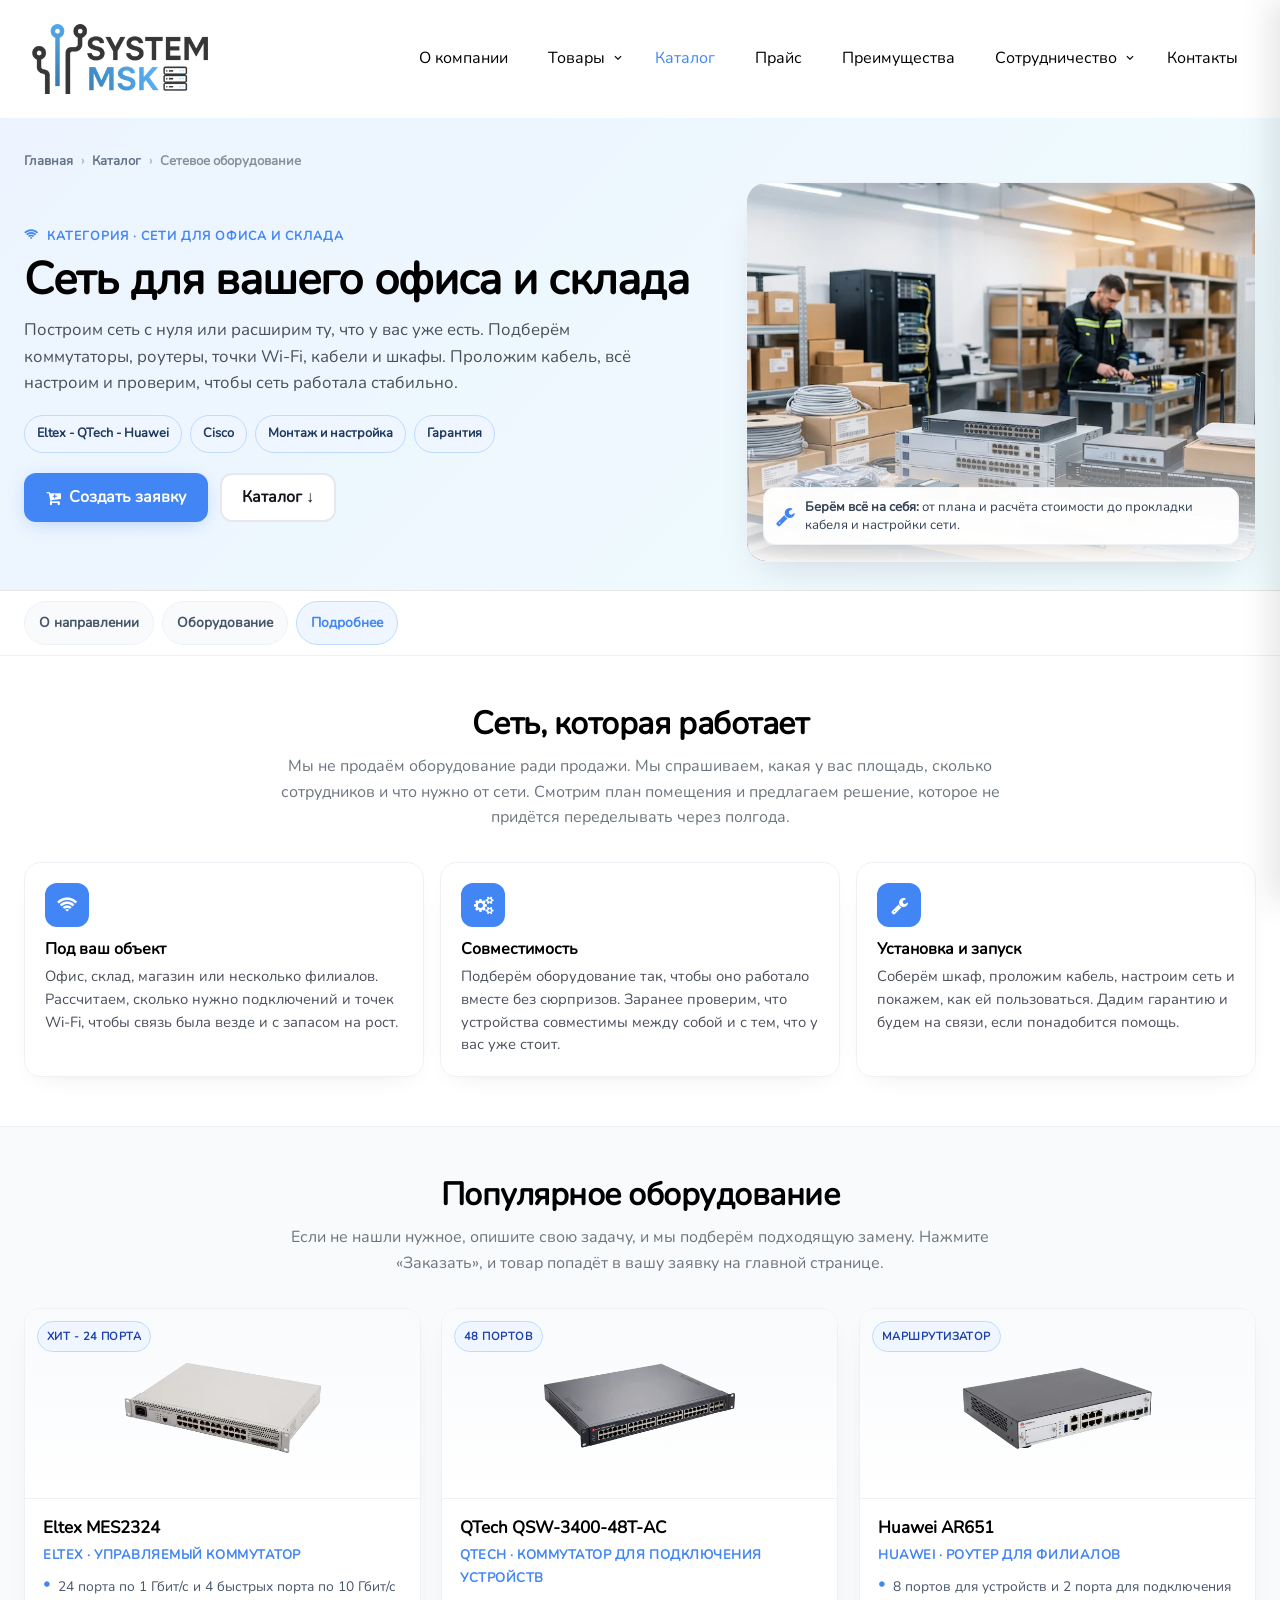
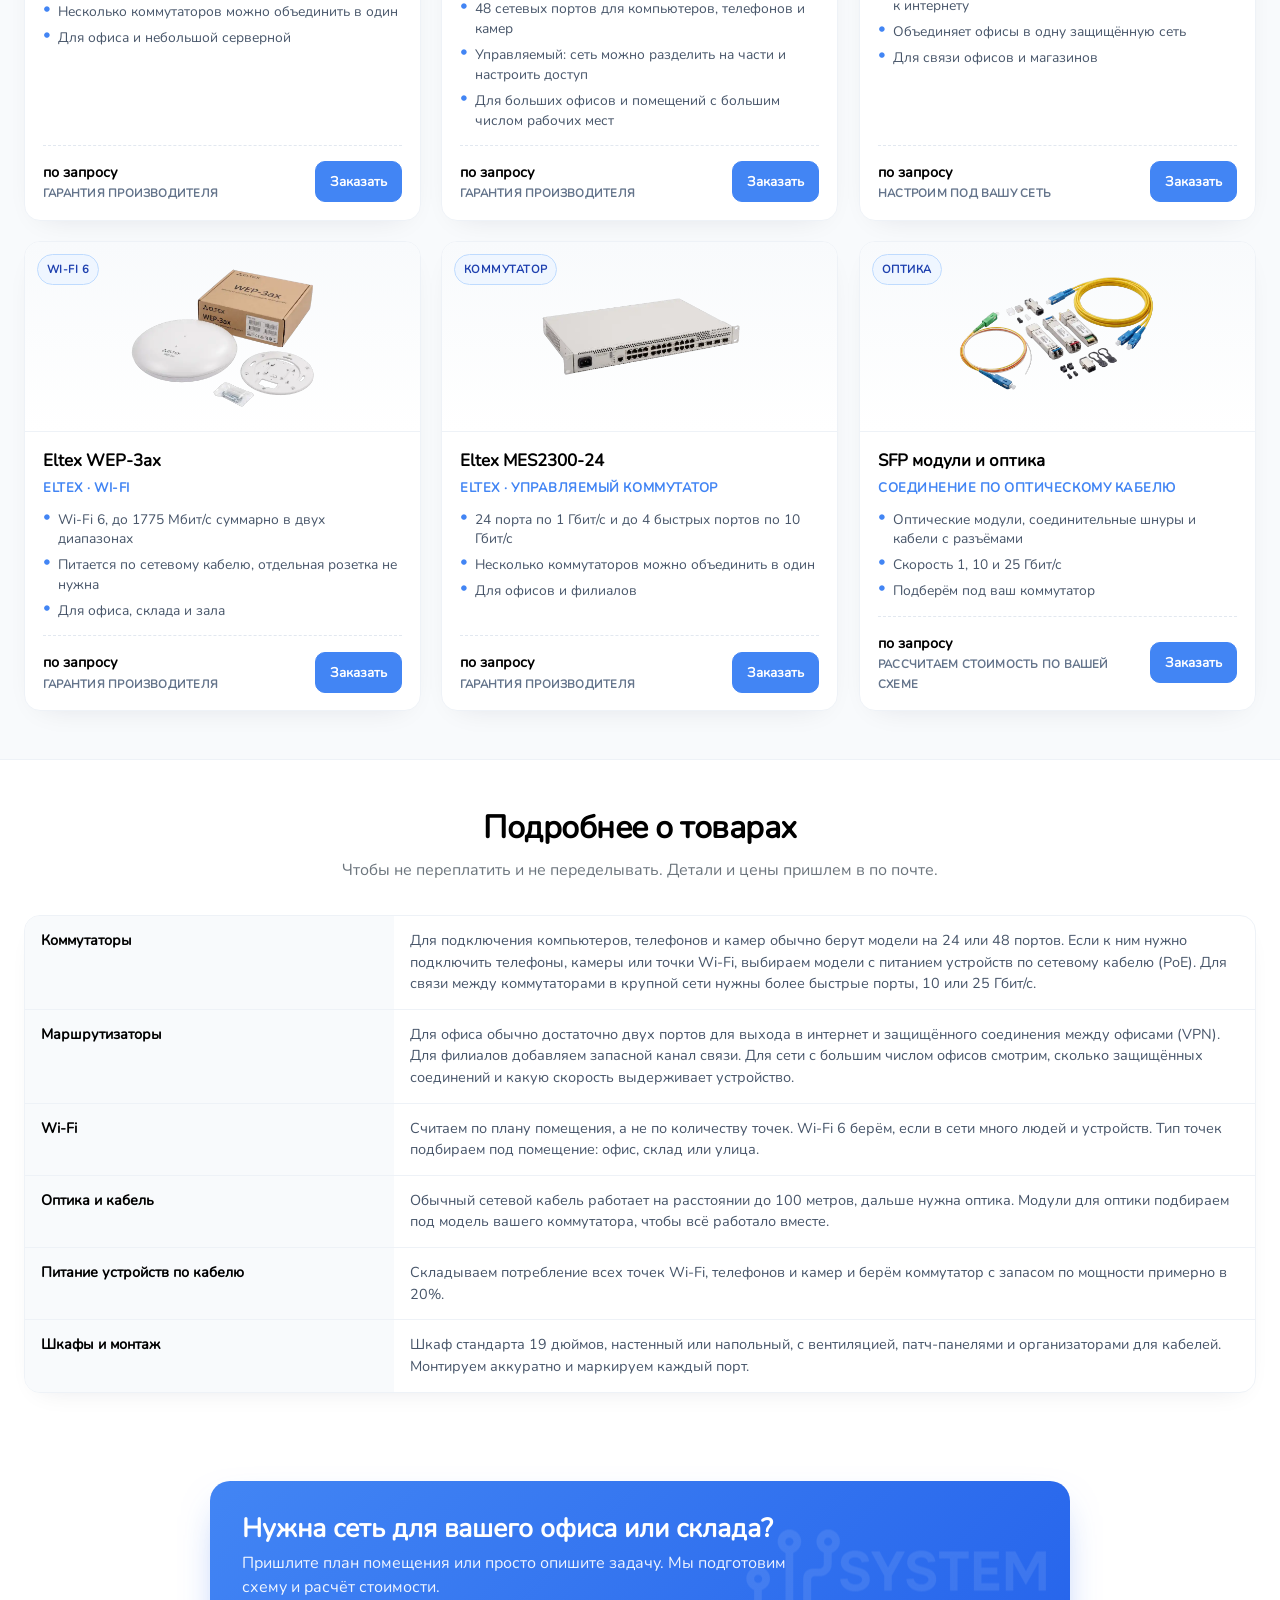
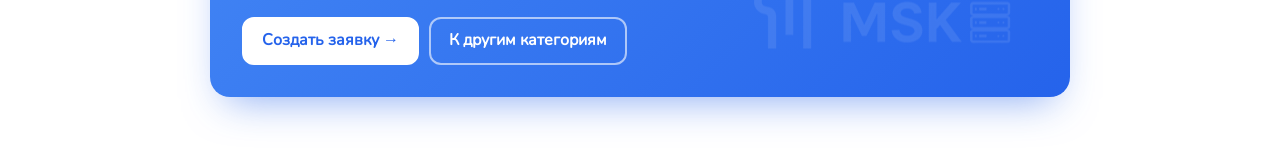
==== category-network.html @ f79fddb9 "Add files via upload" ====
﻿<!DOCTYPE html>
<html lang="ru" class="page--category">
<head>
  <meta charset="utf-8">
  <meta name="viewport" content="width=device-width, initial-scale=1">
  <title>Сетевое оборудование - System MSK</title>
  <link rel="shortcut icon" type="image/x-icon" href="images/Favicon.png">
  <link rel="icon" type="image/x-icon" href="images/Favicon.png">
  <link rel="preload" href="/fonts/bebas-neue-v16-latin-regular.woff2" as="font" type="font/woff2" crossorigin>
  <link rel="preload" href="/fonts/nunito-v32-cyrillic-ext_latin-regular.woff2" as="font" type="font/woff2" crossorigin>
  <link rel="stylesheet" href="css/styles.css">
  <link rel="stylesheet" href="fonts/icomoon/style.css" media="print" onload="this.media='all'">
  <noscript><link rel="stylesheet" href="fonts/icomoon/style.css"></noscript>
  <meta name="description" content="Сетевое оборудование System MSK: коммутаторы, маршрутизаторы, Wi-Fi, оптика. Eltex, QTech, Huawei, Cisco. Подбор, поставка, монтаж и настройка.">
</head>
<body class="page page--category">

  <header class="header" data-header role="banner">
    <div class="l-container header__inner">
      <h1 class="header__logo">
        <a class="header__logo-link" href="index.php">
          <img class="header__logo-image" src="images/logo.webp" alt="System MSK">
        </a>
      </h1>
      <nav class="header__nav" role="navigation" aria-label="Главное меню">
        <ul class="header__list" data-clone-nav>
          <li class="header__item"><a class="header__link" href="index.php#about">О компании</a></li>
          <li class="header__item header__item--has-children">
            <a class="header__link" href="index.php#products" data-slide="3">Товары</a>
            <ul class="header__dropdown">
              <li><a class="header__dropdown-link" href="category-servers.html">Серверное оборудование</a></li>
              <li><a class="header__dropdown-link" href="category-components.html">Комплектующие</a></li>
              <li><a class="header__dropdown-link" href="category-office.html">Оргтехника</a></li>
              <li><a class="header__dropdown-link" href="category-network.html">Сетевое оборудование</a></li>
              <li><a class="header__dropdown-link" href="category-software.html">ПО</a></li>
            </ul>
          </li>
          <li class="header__item"><a class="header__link header__link--active" href="catalog.html" aria-current="page">Каталог</a></li>
          <li class="header__item"><a class="header__link" href="images/ПРАЙС.xlsx">Прайс</a></li>
          <li class="header__item"><a class="header__link" href="index.php#features">Преимущества</a></li>
          <li class="header__item header__item--has-children">
            <a class="header__link" href="index.php#partners">Сотрудничество</a>
            <ul class="header__dropdown">
              <li><a class="header__dropdown-link" href="index.php#partners">Партнёры</a></li>
              <li><a class="header__dropdown-link" href="index.php#clients">Клиенты</a></li>
            </ul>
          </li>
          <li class="header__item"><a class="header__link" href="index.php#contact">Контакты</a></li>
        </ul>
      </nav>
      <button class="header__burger" type="button" data-menu-toggle aria-label="Открыть меню">
        <span class="icon-menu" aria-hidden="true"></span>
      </button>
    </div>
  </header>

  <aside class="mobile-menu" data-mobile-menu>
    <div class="mobile-menu__header">
      <button class="mobile-menu__close" type="button" data-menu-close aria-label="Закрыть меню">
        <span class="icon-close2" aria-hidden="true"></span>
      </button>
    </div>
    <div class="mobile-menu__body" data-mobile-menu-body></div>
  </aside>
  <div class="mobile-menu__overlay" data-menu-overlay></div>

  <main>

    <section class="cat-hero--servers">
      <div class="l-container">
        <div class="cat-crumbs">
          <a href="index.php">Главная</a><span>›</span>
          <a href="catalog.html">Каталог</a><span>›</span>
          <span style="color:#0f172a">Сетевое оборудование</span>
        </div>

        <div class="cat-hero-grid">
          <div>
            <span class="cat-hero__eyebrow"><span class="icon-wifi" aria-hidden="true"></span> Категория · Сети для офиса и склада</span>
            <h1 class="cat-hero__title">Сеть для вашего офиса и склада</h1>
            <p class="cat-hero__lead">Построим сеть с нуля или расширим ту, что у вас уже есть. Подберём коммутаторы, роутеры, точки Wi-Fi, кабели и шкафы. Проложим кабель, всё настроим и проверим, чтобы сеть работала стабильно.</p>
            <ul class="cat-hero__meta">
              <li>Eltex - QTech - Huawei</li>
              <li>Cisco</li>
              <li>Монтаж и настройка</li>
              <li>Гарантия</li>
            </ul>
            <div class="cat-hero__actions">
              <button class="button button--primary" type="button" data-catalog-order="Сетевое оборудование: запрос подбора"><span class="icon-cart-plus" aria-hidden="true"></span> Создать заявку</button>
              <a class="button" href="#models" style="background:#fff;border:2px solid #e6e8ee;color:#12151c;border-radius:12px">Каталог ↓</a>
            </div>
          </div>

          <div class="cat-hero__visual cat-hero__visual--cover">
            <img src="images/Catalog/category-network.webp" alt="Сетевое оборудование System MSK" loading="eager">
            <div class="cat-hero__note">
              <span class="icon-wrench" aria-hidden="true" style="font-size:20px;color:var(--color-primary)"></span>
              <span><strong>Берём всё на себя:</strong> от плана и расчёта стоимости до прокладки кабеля и настройки сети.</span>
            </div>
          </div>
        </div>
      </div>
    </section>

        <nav class="cat-nav" aria-label="Разделы категории">
      <div class="l-container">
        <div class="cat-nav__inner">
          <a class="cat-nav__link" href="#about-cat">О направлении</a>
          <a class="cat-nav__link" href="#models">Оборудование</a>
          <a class="cat-nav__link" href="#specs">Подробнее</a>
        </div>
      </div>
    </nav>

    <section class="cat-section" id="about-cat">
      <div class="l-container">
        <div class="cat-heading reveal">
          <h2>Сеть, которая работает</h2>
          <p>Мы не продаём оборудование ради продажи. Мы спрашиваем, какая у вас площадь, сколько сотрудников и что нужно от сети. Смотрим план помещения и предлагаем решение, которое не придётся переделывать через полгода.</p>
        </div>
        <div class="cat-kpi">
          <article class="cat-kpi__card reveal">
            <div class="cat-kpi__icon"><span class="icon-wifi" aria-hidden="true"></span></div>
            <h3 class="cat-kpi__title">Под ваш объект</h3>
            <p class="cat-kpi__text">Офис, склад, магазин или несколько филиалов. Рассчитаем, сколько нужно подключений и точек Wi-Fi, чтобы связь была везде и с запасом на рост.</p>
          </article>
          <article class="cat-kpi__card reveal" data-reveal-delay="100">
            <div class="cat-kpi__icon"><span class="icon-cogs" aria-hidden="true"></span></div>
            <h3 class="cat-kpi__title">Совместимость</h3>
            <p class="cat-kpi__text">Подберём оборудование так, чтобы оно работало вместе без сюрпризов. Заранее проверим, что устройства совместимы между собой и с тем, что у вас уже стоит.</p>
          </article>
          <article class="cat-kpi__card reveal" data-reveal-delay="200">
            <div class="cat-kpi__icon"><span class="icon-wrench" aria-hidden="true"></span></div>
            <h3 class="cat-kpi__title">Установка и запуск</h3>
            <p class="cat-kpi__text">Соберём шкаф, проложим кабель, настроим сеть и покажем, как ей пользоваться. Дадим гарантию и будем на связи, если понадобится помощь.</p>
          </article>
        </div>
      </div>
    </section>

    <section class="cat-section cat-section--muted" id="models">
      <div class="l-container">
        <div class="cat-heading reveal">
          <h2>Популярное оборудование</h2>
          <p>Если не нашли нужное, опишите свою задачу, и мы подберём подходящую замену. Нажмите «Заказать», и товар попадёт в вашу заявку на главной странице.</p>
        </div>

        <div class="models-grid">

          <article class="model-card reveal">
            <div class="model-card__media">
              <span class="model-card__badge">Хит - 24 порта</span>
              <img src="images/Catalog/category-network--Eltex MES2324.webp" alt="Eltex MES2324" loading="lazy">
            </div>
            <div class="model-card__body">
              <h3 class="model-card__title">Eltex MES2324</h3>
              <p class="model-card__vendor">ELTEX · УПРАВЛЯЕМЫЙ КОММУТАТОР</p>
              <ul class="model-card__specs">
                <li>24 порта по 1 Гбит/с и 4 быстрых порта по 10 Гбит/с</li>
                <li>Несколько коммутаторов можно объединить в один</li>
                <li>Для офиса и небольшой серверной</li>
              </ul>
              <div class="model-card__foot">
                <div class="model-card__price">по запросу <small>Гарантия производителя</small></div>
                <button class="model-card__btn" type="button" data-catalog-order="Сетевое оборудование: Eltex MES2324">Заказать</button>
              </div>
            </div>
          </article>

          <article class="model-card reveal" data-reveal-delay="100">
            <div class="model-card__media">
              <span class="model-card__badge">48 портов</span>
              <img src="images/Catalog/category-network--QTech QSW-3400-48T-AC.webp" alt="QTech QSW-3400" loading="lazy">
            </div>
            <div class="model-card__body">
              <h3 class="model-card__title">QTech QSW-3400-48T-AC</h3>
              <p class="model-card__vendor">QTECH · КОММУТАТОР ДЛЯ ПОДКЛЮЧЕНИЯ УСТРОЙСТВ</p>
              <ul class="model-card__specs">
                <li>48 сетевых портов для компьютеров, телефонов и камер</li>
                <li>Управляемый: сеть можно разделить на части и настроить доступ</li>
                <li>Для больших офисов и помещений с большим числом рабочих мест</li>
              </ul>
              <div class="model-card__foot">
                <div class="model-card__price">по запросу <small>Гарантия производителя</small></div>
                <button class="model-card__btn" type="button" data-catalog-order="Сетевое оборудование: QTech QSW-3400-48T">Заказать</button>
              </div>
            </div>
          </article>

          <article class="model-card reveal" data-reveal-delay="200">
            <div class="model-card__media">
              <span class="model-card__badge">Маршрутизатор</span>
              <img src="images/Catalog/category-network--Huawei AR651.webp" alt="Huawei AR651" loading="lazy">
            </div>
            <div class="model-card__body">
              <h3 class="model-card__title">Huawei AR651</h3>
              <p class="model-card__vendor">HUAWEI · РОУТЕР ДЛЯ ФИЛИАЛОВ</p>
              <ul class="model-card__specs">
                <li>8 портов для устройств и 2 порта для подключения к интернету</li>
                <li>Объединяет офисы в одну защищённую сеть</li>
                <li>Для связи офисов и магазинов</li>
              </ul>
              <div class="model-card__foot">
                <div class="model-card__price">по запросу <small>Настроим под вашу сеть</small></div>
                <button class="model-card__btn" type="button" data-catalog-order="Сетевое оборудование: Huawei AR651">Заказать</button>
              </div>
            </div>
          </article>

          <article class="model-card reveal">
            <div class="model-card__media">
              <span class="model-card__badge">Wi-Fi 6</span>
              <img src="images/Catalog/category-network--Eltex WEP-3ax.webp" alt="Eltex WEP-3ax" loading="lazy">
            </div>
            <div class="model-card__body">
              <h3 class="model-card__title">Eltex WEP-3ax</h3>
              <p class="model-card__vendor">ELTEX · WI-FI</p>
              <ul class="model-card__specs">
                <li>Wi-Fi 6, до 1775 Мбит/с суммарно в двух диапазонах</li>
                <li>Питается по сетевому кабелю, отдельная розетка не нужна</li>
                <li>Для офиса, склада и зала</li>
              </ul>
              <div class="model-card__foot">
                <div class="model-card__price">по запросу <small>Гарантия производителя</small></div>
                <button class="model-card__btn" type="button" data-catalog-order="Сетевое оборудование: Eltex WEP-3ax">Заказать</button>
              </div>
            </div>
          </article>

          <article class="model-card reveal" data-reveal-delay="100">
            <div class="model-card__media">
              <span class="model-card__badge">Коммутатор</span>
              <img src="images/Catalog/category-network--Eltex MES2300-24.webp" alt="SFP модули и патч-панели" loading="lazy">
            </div>
            <div class="model-card__body">
              <h3 class="model-card__title">Eltex MES2300-24</h3>
              <p class="model-card__vendor">ELTEX · УПРАВЛЯЕМЫЙ КОММУТАТОР</p>
              <ul class="model-card__specs">
                <li>24 порта по 1 Гбит/с и до 4 быстрых портов по 10 Гбит/с</li>
                <li>Несколько коммутаторов можно объединить в один</li>
                <li>Для офисов и филиалов</li>
              </ul>
              <div class="model-card__foot">
                <div class="model-card__price">по запросу <small>Гарантия производителя</small></div>
                <button class="model-card__btn" type="button" data-catalog-order="Сетевое оборудование: SFP и оптика">Заказать</button>
              </div>
            </div>
          </article>

          <article class="model-card reveal" data-reveal-delay="200">
            <div class="model-card__media">
              <span class="model-card__badge">Оптика</span>
              <img src="images/Catalog/category-network--SFP.webp" alt="Шкафы и монтаж" loading="lazy">
            </div>
            <div class="model-card__body">
              <h3 class="model-card__title">SFP модули и оптика</h3>
              <p class="model-card__vendor">СОЕДИНЕНИЕ ПО ОПТИЧЕСКОМУ КАБЕЛЮ</p>
              <ul class="model-card__specs">
                <li>Оптические модули, соединительные шнуры и кабели с разъёмами</li>
                <li>Скорость 1, 10 и 25 Гбит/с</li>
                <li>Подберём под ваш коммутатор</li>
              </ul>
              <div class="model-card__foot">
                <div class="model-card__price">по запросу <small>Рассчитаем стоимость по вашей схеме</small></div>
                <button class="model-card__btn" type="button" data-catalog-order="Сетевое оборудование: шкафы и монтаж">Заказать</button>
              </div>
            </div>
          </article>

        </div>
      </div>
    </section>

    <section class="cat-section" id="specs">
      <div class="l-container">
        <div class="cat-heading reveal">
          <h2>Подробнее о товарах</h2>
          <p>Чтобы не переплатить и не переделывать. Детали и цены пришлем в по почте.</p>
        </div>

        <div class="specs-wrap reveal">
          <table class="specs-table">
            <tbody>
              <tr>
                <th>Коммутаторы</th>
                <td>Для подключения компьютеров, телефонов и камер обычно берут модели на 24 или 48 портов. Если к ним нужно подключить телефоны, камеры или точки Wi-Fi, выбираем модели с питанием устройств по сетевому кабелю (PoE). Для связи между коммутаторами в крупной сети нужны более быстрые порты, 10 или 25 Гбит/с.</td>
              </tr>
              <tr>
                <th>Маршрутизаторы</th>
                <td>Для офиса обычно достаточно двух портов для выхода в интернет и защищённого соединения между офисами (VPN). Для филиалов добавляем запасной канал связи. Для сети с большим числом офисов смотрим, сколько защищённых соединений и какую скорость выдерживает устройство.</td>
              </tr>
              <tr>
                <th>Wi-Fi</th>
                <td>Считаем по плану помещения, а не по количеству точек. Wi-Fi 6 берём, если в сети много людей и устройств. Тип точек подбираем под помещение: офис, склад или улица.</td>
              </tr>
              <tr>
                <th>Оптика и кабель</th>
                <td>Обычный сетевой кабель работает на расстоянии до 100 метров, дальше нужна оптика. Модули для оптики подбираем под модель вашего коммутатора, чтобы всё работало вместе.</td>
              </tr>
              <tr>
                <th>Питание устройств по кабелю</th>
                <td>Складываем потребление всех точек Wi-Fi, телефонов и камер и берём коммутатор с запасом по мощности примерно в 20%.</td>
              </tr>
              <tr>
                <th>Шкафы и монтаж</th>
                <td>Шкаф стандарта 19 дюймов, настенный или напольный, с вентиляцией, патч-панелями и организаторами для кабелей. Монтируем аккуратно и маркируем каждый порт.</td>
              </tr>
            </tbody>
          </table>
        </div>
        <div class="specs-mob reveal" aria-label="Характеристики — мобильная версия">
          <div class="specs-mob__item"><button class="specs-mob__btn" type="button" aria-expanded="false">Коммутаторы</button><div class="specs-mob__panel"><div class="specs-mob__body">Для подключения компьютеров, телефонов и камер обычно берут модели на 24 или 48 портов. Если к ним нужно подключить телефоны, камеры или точки Wi-Fi, выбираем модели с питанием устройств по сетевому кабелю (PoE). Для связи между коммутаторами в крупной сети нужны более быстрые порты, 10 или 25 Гбит/с.</div></div></div>
          <div class="specs-mob__item"><button class="specs-mob__btn" type="button" aria-expanded="false">Маршрутизаторы</button><div class="specs-mob__panel"><div class="specs-mob__body">Для офиса обычно достаточно двух портов для выхода в интернет и защищённого соединения между офисами (VPN). Для филиалов добавляем запасной канал связи. Для сети с большим числом офисов смотрим, сколько защищённых соединений и какую скорость выдерживает устройство.</div></div></div>
          <div class="specs-mob__item"><button class="specs-mob__btn" type="button" aria-expanded="false">Wi-Fi</button><div class="specs-mob__panel"><div class="specs-mob__body">Считаем по плану помещения, а не по количеству точек. Wi-Fi 6 берём, если в сети много людей и устройств. Тип точек подбираем под помещение: офис, склад или улица.</div></div></div>
          <div class="specs-mob__item"><button class="specs-mob__btn" type="button" aria-expanded="false">Оптика и кабель</button><div class="specs-mob__panel"><div class="specs-mob__body">Обычный сетевой кабель работает на расстоянии до 100 метров, дальше нужна оптика. Модули для оптики подбираем под модель вашего коммутатора, чтобы всё работало вместе.</div></div></div>
          <div class="specs-mob__item"><button class="specs-mob__btn" type="button" aria-expanded="false">Питание устройств по кабелю</button><div class="specs-mob__panel"><div class="specs-mob__body">Складываем потребление всех точек Wi-Fi, телефонов и камер и берём коммутатор с запасом по мощности примерно в 20%.</div></div></div>
          <div class="specs-mob__item"><button class="specs-mob__btn" type="button" aria-expanded="false">Шкафы и монтаж</button><div class="specs-mob__panel"><div class="specs-mob__body">Шкаф стандарта 19 дюймов, настенный или напольный, с вентиляцией, патч-панелями и организаторами для кабелей. Монтируем аккуратно и маркируем каждый порт.</div></div></div>
        </div>
      </div>
    </section>

    <section class="cat-cta" id="cat-cta">
      <div class="l-container">
        <div class="cat-cta__card reveal">
          <div class="cat-cta__brand" aria-hidden="true"><img src="images/logo.webp" alt="" loading="lazy"></div>
          <div class="cat-cta__main">
            <h2>Нужна сеть для вашего офиса или склада?</h2>
            <p>Пришлите план помещения или просто опишите задачу. Мы подготовим схему и расчёт стоимости.
            <div class="cat-cta__actions"><button class="button" type="button" data-catalog-order="Сетевое оборудование: нужен расчет сети" style="background:#fff;color:#2563eb;border-color:#fff">Создать заявку →</button>
              <a class="button" href="catalog.html" style="background:transparent;border:2px solid rgba(255,255,255,.6);color:#fff">К другим категориям</a></div>
          </div>
</div>
      </div>
    </section>

  </main>

  <script src="js/app.js" defer></script>
  <script>
  (() => {
    const LS_KEY = 'systemamsk_catalog_category';
    const go = (cat) => {
      try { localStorage.setItem(LS_KEY, cat); } catch {}
      location.href = 'index.php?category=' + encodeURIComponent(cat) + '#contact';
    };
    document.addEventListener('DOMContentLoaded', () => {
      document.querySelectorAll('[data-catalog-order]').forEach(btn => {
        btn.addEventListener('click', () => go(btn.getAttribute('data-catalog-order') || 'Сетевое оборудование'));
      });
      document.querySelectorAll('.specs-mob__btn').forEach(btn => {
        btn.addEventListener('click', () => {
          const item = btn.closest('.specs-mob__item');
          const panel = item.querySelector('.specs-mob__panel');
          const open = item.classList.toggle('specs-mob__item--open');
          btn.setAttribute('aria-expanded', open ? 'true' : 'false');
          panel.style.maxHeight = open ? panel.scrollHeight + 'px' : '0';
        });
      });
      const links = Array.from(document.querySelectorAll('.cat-nav__link[href^=\"#\"]'));
      const ids = links.map(a => a.getAttribute('href').slice(1));
      const obs = new IntersectionObserver(entries => {
        entries.forEach(e => {
          if (!e.isIntersecting) return;
          links.forEach(a => a.classList.toggle('cat-nav__link--active', a.getAttribute('href') === '#' + e.target.id));
        });
      }, { rootMargin: '-45% 0px -50% 0px', threshold: 0 });
      ids.forEach(id => { const el = document.getElementById(id); if (el) obs.observe(el); });
    });
  })();
  </script>
</body>
</html>
---- css/styles.css ----
/* =============================================================================
   System MSK — основные стили (BEM)
   ----------------------------------------------------------------------------
   Структура файла:
     1.  Переменные и сброс
     2.  Базовая типографика и утилиты
     3.  Сетка (.l-grid)
     4.  Кнопка (.button)
     5.  Шапка / навигация (.header)
     6.  Мобильное меню (.mobile-menu)
     7.  Hero-секция (.hero)
     8.  Секция «О компании» (.about)
     9.  Карусель товаров (.products + .carousel + .product-card)
    10.  Преимущества (.features) и аккордеон (.accordion)
    11.  Партнёры и клиенты (.partners, .clients, .logo-card)
    12.  Контакты и форма (.contact, .form)
    13.  Анимация появления (.reveal)
    14.  Адаптив
   ========================================================================== */
/* opt ----------------------------------------------------- */
@font-face {
  font-family: 'Bebas Neue';
  font-style: normal;
  font-weight: 400;
  font-display: swap;
  src: url('../fonts/bebas-neue-v16-latin-regular.woff2') format('woff2'); 
}

@font-face {
  font-family: 'Nunito';
  font-style: normal;
  font-weight: 400;
  font-display: swap;
  src: url('../fonts/nunito-v32-cyrillic-ext_latin-regular.woff2') format('woff2');
}

@media (max-width: 480px) {
  #captcha-container {
    transform: scale(0.85);
    transform-origin: top left;
  }
}
@media (max-width: 480px) {
  .form__submit {
    width: 90%;      /* если раньше было 100% */
  }
}



/* 0. HoneyPOT ----------------------------------------------------- */

.form__label--hp {
  position: absolute;
  left: -9999px;
  top: -9999px;
  width: 1px;
  height: 1px;
  overflow: hidden;
  opacity: 0;
  pointer-events: none;
}

/* 0.1. Куки ----------------------------------------------------- */

.cookie-banner {
  position: fixed;
  right: 24px;
  bottom: 24px;
  z-index: 1000;
  max-width: 380px;
  width: calc(100% - 48px);
  display: none;
}

.cookie-banner--visible {
  display: block;
  animation: cookie-banner-in .35s ease both;
}

.cookie-banner__inner {
  background: #fff;
  border-radius: 16px;
  padding: 24px;
  box-shadow: 0 16px 40px rgba(15, 23, 42, .16);
}

.cookie-banner__title {
  margin: 0 0 8px;
  font-size: 20px;
  font-weight: 700;
}

.cookie-banner__text {
  margin: 0 0 20px;
  font-size: 14px;
  line-height: 1.5;
  color: #6b7280;
}

.cookie-banner__accept {
  width: 100%;
  justify-content: center;
}

.cookie-banner__hint {
  margin: 12px 0 0;
  font-size: 12px;
  line-height: 1.4;
  color: #9aa1b1;
}

@keyframes cookie-banner-in {
  from { opacity: 0; transform: translateY(12px); }
  to   { opacity: 1; transform: translateY(0); }
}

@media (max-width: 480px) {
  .cookie-banner {
    left: 12px;
    right: 12px;
    bottom: 12px;
    width: auto;
    max-width: none;
  }

  .cookie-banner__inner {
    padding: 14px 16px;
    border-radius: 12px;
  }

  .cookie-banner__title {
    font-size: 14px;
    margin: 0 0 4px;
  }

  .cookie-banner__text {
    font-size: 11px;
    line-height: 1.35;
    margin: 0 0 12px;
  }

  .cookie-banner__accept {
    padding: 8px 16px;
    font-size: 13px;
    min-height: auto;
  }

  .cookie-banner__hint {
    font-size: 10px;
    line-height: 1.3;
    margin: 8px 0 0;
  }
}

/* 02.10 ----------------------------------------------------- */
.form__submit:disabled { opacity: .5; cursor: not-allowed; }
.form__hint { margin: 8px 0 0; font-size: 14px; line-height: 1.4; color: #6b7280; }



/* 1. Переменные и сброс ----------------------------------------------------- */
:root {
  --color-primary: #4285f4;
  --color-primary-dark: #2563eb;
  --color-text: #212529;
  --color-muted: #6c757d;
  --color-bg: #ffffff;
  --color-border: #e6e6e6;
  --color-surface: rgba(255, 255, 255, 0.18);
  --color-surface-strong: rgba(255, 255, 255, 0.4);
  --color-overlay: rgba(0, 0, 0, 0.6);
  --color-dashed: rgba(11, 12, 14, 0.5);

  --header-height: 96px;

  --radius-sm: 8px;
  --radius-md: 16px;
  --radius-lg: 30px;

  --shadow-card: 0 4px 30px rgba(0, 0, 0, 0.1);
  --shadow-floating: 0 8px 24px rgba(0, 0, 0, 0.2);

  --font-base: "Nunito", -apple-system, BlinkMacSystemFont, "Segoe UI", Roboto,
    "Helvetica Neue", Arial, sans-serif;
  --font-display: "Bebas Neue", "Nunito", sans-serif;

  --container-width: 1280px;
  --container-padding: 24px;

  --transition-fast: 0.2s ease;
  --transition-base: 0.3s ease;
  --transition-slow: 0.5s ease-in-out;
}

*,
*::before,
*::after {
  box-sizing: border-box;
}

html {
  overflow-x: hidden;
  scroll-behavior: smooth;
}

html.page--catalog,
html.page--category {
  overflow-x: clip;
}

body {
  margin: 0;
  font-family: var(--font-base);
  font-size: 1rem;
  line-height: 1.7;
  color: var(--color-text);
  background: var(--color-bg);
  overflow-x: hidden;
}

/* Только для новых страниц (каталог/категории) — чинит "два скрола" и
   не ломает position: sticky у .cat-nav. clip не создаёт скролл-контейнер
   в отличие от hidden, фолбэк visible для очень старых браузеров. */
body.page--catalog,
body.page--category {
  overflow-x: visible;
  overflow-x: clip;
}

img,
svg,
video,
iframe {
  max-width: 100%;
  display: block;
}

button {
  font-family: inherit;
  cursor: pointer;
}

a {
  color: var(--color-primary);
  text-decoration: none;
  transition: color var(--transition-base);
}

a:hover {
  color: var(--color-primary-dark);
}

::selection {
  background: #000;
  color: #fff;
}


/* 2. Базовая типографика и утилиты ----------------------------------------- */
h1,
h2,
h3,
h4,
h5,
h6 {
  font-family: var(--font-base);
  margin: 0 0 0.6em;
  color: #000;
  line-height: 1.25;
}

p {
  margin: 0 0 1rem;
}

ul {
  margin: 0;
  padding: 0;
  list-style: none;
}

.is-hidden {
  display: none !important;
}

.visually-hidden {
  position: absolute !important;
  clip: rect(1px, 1px, 1px, 1px);
  width: 1px;
  height: 1px;
  overflow: hidden;
}


/* 3. Сетка (.l-grid) ------------------------------------------------------- */
.l-container {
  width: 100%;
  max-width: var(--container-width);
  margin: 0 auto;
  padding-left: var(--container-padding);
  padding-right: var(--container-padding);
}

.l-section {
  padding: 4em 0;
}


/* 4. Кнопка (.button) ------------------------------------------------------ */
.button {
  display: inline-flex;
  align-items: center;
  justify-content: center;
  gap: 8px;
  padding: 12px 32px;
  font-family: inherit;
  font-size: 1rem;
  font-weight: 600;
  line-height: 1.2;
  border: 2px solid transparent;
  border-radius: var(--radius-lg);
  background: transparent;
  color: inherit;
  text-decoration: none;
  cursor: pointer;
  transition: transform var(--transition-base),
    background var(--transition-base), color var(--transition-base),
    box-shadow var(--transition-base);
}

.button:focus {
  outline: none;
}

.button--primary {
  background: var(--color-primary);
  border-color: var(--color-primary);
  color: #fff;
  box-shadow: 0 4px 20px -5px rgba(66, 133, 244, 0.4);
}

.button--primary:hover {
  transform: translateY(-2px);
  background: var(--color-primary);
  color: #fff;
  box-shadow: 0 5px 30px -5px rgba(66, 133, 244, 0.7);
}


/* 5. Шапка / навигация (.header) ------------------------------------------- */
.header {
  position: fixed;
  top: 0;
  left: 0;
  width: 100%;
  z-index: 1000;
  background: #fff;
  transform: translateY(0);
  opacity: 1;
  transition: transform 0.4s cubic-bezier(0.33, 0.85, 0.56, 1.2),
    opacity var(--transition-base),
    padding var(--transition-base);
  will-change: transform, opacity;
  padding: 16px 0;
}

.header--shrink {
  padding: 8px 0;
  box-shadow: 0 4px 20px -10px rgba(0, 0, 0, 0.2);
}

.header--hidden {
  transform: translateY(-100%);
  opacity: 0;
  pointer-events: none;
}

.header__inner {
  display: flex;
  align-items: center;
  justify-content: space-between;
  gap: 24px;
}

.header__logo {
  margin: 0;
  font-size: 0;
  line-height: 0;
}

.header__logo-link {
  display: inline-block;
  padding: 8px;
}

.header__logo-image {
  height: 70px;
  width: auto;
}

.header__nav {
  display: flex;
  flex-grow: 1;
  justify-content: flex-end;
}

.header__list {
  display: flex;
  align-items: center;
  gap: 4px;
  margin: 0;
}

.header__item {
  position: relative;
}

.header__link {
  display: inline-block;
  padding: 12px 18px;
  color: #000;
  font-weight: 550;
  text-decoration: none;
}

.header__link:hover,
.header__link--active {
  color: var(--color-primary);
}

.header__item--has-children > .header__link {
  padding-right: 28px;
}

.header__item--has-children > .header__link::after {
  position: absolute;
  right: 8px;
  top: 50%;
  transform: translateY(-50%);
  content: "\e313";
  font-family: "icomoon";
  font-size: 14px;
  pointer-events: none;
}

.header__dropdown {
  position: absolute;
  top: 100%;
  left: 0;
  min-width: 240px;
  margin: 0;
  padding: 8px 0;
  background: #fff;
  border-radius: var(--radius-sm);
  box-shadow: 0 10px 30px rgba(0, 0, 0, 0.1);
  visibility: hidden;
  opacity: 0;
  transform: translateY(8px);
  transition: opacity var(--transition-fast), transform var(--transition-fast),
    visibility var(--transition-fast);
  z-index: 5;
}

.header__item--has-children:hover > .header__dropdown,
.header__item--has-children:focus-within > .header__dropdown {
  visibility: visible;
  opacity: 1;
  transform: translateY(0);
}

.header__dropdown-link {
  display: block;
  padding: 10px 20px;
  color: #343a40;
  text-decoration: none;
}

.header__dropdown-link:hover {
  background: #f4f5f9;
  color: var(--color-primary);
}

.header__burger {
  display: none;
  align-items: center;
  justify-content: center;
  width: 44px;
  height: 44px;
  background: transparent;
  border: none;
  color: #000;
  font-size: 28px;
  cursor: pointer;
}


/* 6. Мобильное меню (.mobile-menu) ----------------------------------------- */
.mobile-menu {
  position: fixed;
  top: 0;
  right: 0;
  width: 320px;
  max-width: 100vw;
  height: 100vh;
  background: #fff;
  z-index: 2200;
  transform: translateX(100%);
  transition: transform 0.4s ease;
  display: flex;
  flex-direction: column;
  overflow: hidden;
  box-shadow: -10px 0 30px rgba(0, 0, 0, 0.1);
}

.mobile-menu--open {
  transform: translateX(0);
}

.mobile-menu__header {
  display: flex;
  justify-content: flex-end;
  padding: 16px 20px;
}

.mobile-menu__close {
  background: none;
  border: none;
  font-size: 28px;
  cursor: pointer;
  color: #000;
  padding: 8px;
}

.mobile-menu__close:hover {
  color: var(--color-primary);
}

.mobile-menu__body {
  flex: 1;
  overflow-y: auto;
  padding: 0 20px 80px;
}

.mobile-menu__list {
  margin: 0;
  padding: 0;
}

.mobile-menu__item {
  position: relative;
  display: block;
  border-bottom: 1px solid #f3f3f4;
}

.mobile-menu__link {
  display: block;
  padding: 14px 0;
  color: #212529;
  font-size: 18px;
  text-decoration: none;
}

.mobile-menu__link:hover {
  color: var(--color-primary);
}

.mobile-menu__sublist {
  display: none;
  padding-left: 16px;
  border-top: 1px solid #f3f3f4;
}

.mobile-menu__item--open > .mobile-menu__sublist {
  display: block;
}

.mobile-menu__arrow {
  position: absolute;
  top: 8px;
  right: 0;
  width: 36px;
  height: 36px;
  background: transparent;
  border: none;
  border-radius: 50%;
  cursor: pointer;
  transition: background var(--transition-base);
}

.mobile-menu__arrow::before {
  content: "\e313";
  font-family: "icomoon";
  font-size: 14px;
  position: absolute;
  top: 50%;
  left: 50%;
  transform: translate(-50%, -50%) rotate(0deg);
  transition: transform var(--transition-base);
}

.mobile-menu__item--open > .mobile-menu__arrow::before {
  transform: translate(-50%, -50%) rotate(180deg);
}

.mobile-menu__arrow:hover {
  background: #f8f9fa;
}

.mobile-menu__overlay {
  position: fixed;
  inset: 0;
  background: rgba(0, 0, 0, 0.5);
  opacity: 0;
  visibility: hidden;
  transition: opacity var(--transition-base), visibility var(--transition-base);
  z-index: 2100;
}

.mobile-menu--open ~ .mobile-menu__overlay,
.page--menu-open .mobile-menu__overlay {
  opacity: 1;
  visibility: visible;
}

.page--menu-open {
  overflow: hidden;
}


/* 7. Hero-секция (.hero) --------------------------------------------------- */
.hero {
  position: relative;
  z-index: 100;
  padding-top: var(--header-height);
  min-height: 100vh;
  display: flex;
  align-items: center;
  overflow: hidden;
}

.hero__inner {
  display: grid;
  grid-template-columns: 1fr 1fr;
  align-items: center;
  gap: 32px;
  width: 100%;
}

.hero__content {
  order: 1;
}

.hero__media {
  order: 2;
}

.hero__title {
  font-size: clamp(2rem, 4vw, 3.5rem);
  /* font-weight: 900; */
  color: #000;
  line-height: 1.2;
  margin-bottom: 24px;
  min-height: 1.2em;
  word-break: break-word;
}

.hero__cursor {
  display: inline-block;
  font-weight: 400;
  animation: hero-cursor-blink 0.8s step-end infinite;
}

@keyframes hero-cursor-blink {
  50% {
    opacity: 0;
  }
}

.hero__cta {
  display: inline-flex;
  margin-top: 8px;
}

.hero__video {
  width: 100%;
  height: auto;
  mix-blend-mode: screen;
}


/* 8. Секция «О компании» (.about) ------------------------------------------ */
.about {
  position: relative;
  display: flex;
  flex-direction: column;
  align-items: center;
  justify-content: center;
  /* Секция выше 100vh, чтобы между сферой и карточкой был отступ
     и сфера/заголовок не перекрывались плавающей карточкой. */
  min-height: calc(100vh + 250px);
  padding: 4rem 0 200px;
  text-align: center;
  /* overflow visible — чтобы плавающая карточка свисала ниже секции;
     горизонтальное переполнение атома обрезается body { overflow-x: hidden } */
  overflow: visible;
}

.about__inner {
  position: relative;
  width: 100%;
}

.about__heading {
  display: inline-block;
  position: relative;
  padding: 3em 0;
  margin-bottom: 200px;
}

.about__subtitle {
  font-size: 1.25rem;
  font-weight: 600;
  color: #333;
  margin-bottom: 0.5rem;
}

.about__title {
  font-family: var(--font-display);
  font-size: clamp(8rem, 19vw, 18rem);
  line-height: 1;
  text-transform: uppercase;
  margin: 0;
  color: #000;
  white-space: nowrap;
  position: relative;
  z-index: 0;
}

.about__atom {
  position: absolute;
  top: 60%;
  left: 50%;
  width: 250%;
  height: 250%;
  transform: translate(-50%, -40%);
  z-index: 2;
  pointer-events: none;
  overflow: visible;
}

.about__atom canvas {
  width: 100% !important;
  height: 100% !important;
  background: transparent !important;
  display: block;
  /* Не даём CSS растягивать кадр, пока WebGL обновляет drawingBuffer */
  object-fit: contain;
}

.about__card-wrapper {
  position: absolute;
  bottom: 0;
  left: 0;
  width: 100%;
  display: flex;
  justify-content: center;
  pointer-events: none;
  z-index: 3;
}

.about__card {
  pointer-events: auto;
  width: calc(100% - 32px);
  max-width: 1000px;
  padding: 60px 50px;
  background: rgba(255, 255, 255, 0.15);
  backdrop-filter: blur(20px);
  -webkit-backdrop-filter: blur(16px);
  border-radius: 20px;
  border: 1px solid rgba(128, 128, 128, 0.3);
  color: #000;
  text-align: left;
  font-size: 1.35rem;
  box-shadow: var(--shadow-floating);
  opacity: 0;
  transform: translateY(140%);
  transition: opacity 0.6s ease, transform 0.6s ease;
}

.about__card--visible {
  opacity: 1;
  transform: translateY(5%);
}

/* Выход вверх: используется, когда пользователь проскроллил выше секции */
.about__card--exit-up {
  opacity: 0;
  transform: translateY(-140%);
}

.about__card-title {
  margin: 0 0 12px;
  font-size: 2rem;
  font-weight: 700;
}

.about__card-text {
  margin: 0 0 20px;
  font-size: 1.5rem;
  line-height: 1.6;
}

.about__card-list {
  list-style: disc;
  padding-left: 1.5em;
  margin: 0;
  font-size: 1.5rem;
  line-height: 1.6;
}

.about__card-list li {
  margin-bottom: 8px;
}

.about__card-link {
  color: var(--color-primary);
  text-decoration: none;
  border-bottom: 1px dashed transparent;
  transition: color var(--transition-base),
    border-color var(--transition-base);
}

.about__card-link:hover {
  color: var(--color-primary);
  border-color: var(--color-primary);
}


/* 9. Карусель товаров (.products + .carousel) ------------------------------ */
.products {
  position: relative;
  margin-top: 300px;
  padding: 80px 0 60px;
  background-image: url("../images/server-room.webp");
  background-size: cover;
  background-position: center;
  background-repeat: no-repeat;
}

.products::before {
  content: "";
  position: absolute;
  inset: 0;
  background: linear-gradient(to right, #4286f4 0%, #42e2f4 100%);
  opacity: 0.6;
  pointer-events: none;
}

.products > * {
  position: relative;
  z-index: 1;
}

.products__heading {
  text-align: center;
  padding: 0 16px;
  margin-bottom: 40px;
}

.products__title {
  font-size: clamp(1.8rem, 3vw, 2.5rem);
  font-weight: 700;
  color: #000;
  margin: 0 0 8px;
}

.products__lead {
  font-size: 1.1rem;
  color: #000;
  margin: 0;
}

.products__lead strong {
  font-weight: 700;
}

.carousel {
  position: relative;
}

.carousel__nav {
  position: absolute;
  top: 50%;
  transform: translateY(-50%);
  width: 56px;
  height: 56px;
  font-size: 28px;
  line-height: 1;
  color: #fff;
  background: rgba(255, 255, 255, 0.18);
  border: none;
  border-radius: var(--radius-md);
  backdrop-filter: blur(5.9px);
  -webkit-backdrop-filter: blur(5.9px);
  cursor: pointer;
  z-index: 10;
  transition: background var(--transition-base);
}

.carousel__nav:hover {
  background: rgba(255, 255, 255, 0.35);
}

.carousel__nav:focus,
.carousel__nav:active {
  outline: none;
}

.carousel__nav--prev {
  left: 5%;
}

.carousel__nav--next {
  right: 5%;
}

.carousel__viewport {
  overflow: hidden;
  cursor: grab;
  user-select: none;
  padding: 60px 0;
  /* Браузер сам обрабатывает вертикальный скролл страницы пальцем,
     а горизонтальные жесты доходят до Pointer Events нашей карусели.
     Без этого touch вертикально-доминантные свайпы могли бы быть
     перехвачены каруселью или, наоборот, скроллили страницу,
     даже когда мы хотим листать слайды. */
  touch-action: pan-y;
}

.carousel__viewport:active {
  cursor: grabbing;
}

.carousel__track {
  display: flex;
  transition: transform 0.5s ease-in-out;
}

.carousel__slide {
  flex: 0 0 480px;
  width: calc(100% - 10px);
  height: 680px;
  margin: 0 20px;
  position: relative;
  opacity: 0.5;
  transform: scale(0.8);
  transition: transform var(--transition-slow), opacity var(--transition-slow);
}

.carousel__slide--current {
  opacity: 1;
  transform: scale(1);
}

.product-card {
  position: absolute;
  inset: 0;
  display: block;
  overflow: hidden;
  border-radius: var(--radius-md);
  background: rgba(255, 255, 255, 0.18);
  border: 1px solid rgba(255, 255, 255, 0.31);
  box-shadow: var(--shadow-card);
  backdrop-filter: blur(5.9px);
  -webkit-backdrop-filter: blur(5.9px);
  text-decoration: none;
  color: #fff;
}

.product-card__bg {
  position: absolute;
  top: 0;
  left: 0;
  width: 100%;
  height: 98%;
  background-position: center;
  background-size: contain;
  background-repeat: no-repeat;
  filter: brightness(0.75) saturate(1.2) contrast(0.85);
  transition: transform 0.4s ease, filter 0.4s ease;
  will-change: transform;
}

.product-card:hover .product-card__bg {
  transform: scale(1.05);
  filter: none;
}

.product-card__content {
  position: absolute;
  bottom: 0;
  left: 0;
  width: 100%;
  padding: 24px;
  background: rgba(0, 0, 0, 0.3);
  color: #e1e1e1;
  z-index: 2;
}

.product-card__title {
  margin: 0 0 4px;
  font-size: 2rem;
  font-weight: 700;
  color: #fff;
}

.product-card__category {
  margin: 0;
  font-size: 0.9rem;
  text-transform: uppercase;
}


/* 10. Преимущества (.features) и аккордеон (.accordion) -------------------- */
.features {
  padding: 120px 0 80px;
}

.features__heading {
  max-width: 720px;
  margin: 0 auto 64px;
  text-align: center;
}

.features__title {
  font-size: clamp(1.8rem, 3vw, 2.5rem);
  font-weight: 700;
  margin: 0 0 16px;
  color: #000;
}

.features__lead {
  max-width: 540px;
  margin: 0 auto;
  font-size: 1.25rem;
  line-height: 1.5;
  color: var(--color-muted);
}

.features__grid {
  display: grid;
  grid-template-columns: repeat(3, minmax(0, 360px));
  justify-content: center;
  gap: 32px 32px;
}

/* Между двумя соседними рядами-сетками оставляем зазор, чтобы иконки
   второго ряда не наезжали на карточки первого (иконки выносятся
   на -40px над карточкой). */
.features__grid + .features__grid {
  margin-top: 72px;
}

.features__grid--center {
  margin-top: 72px;
  grid-template-columns: minmax(0, 360px);
}

.feature {
  position: relative;
  display: flex;
  flex-direction: column;
  height: 100%;
  min-height: 420px;
  padding: 70px 28px 36px;
  background: #f1f1f1;
  border: 1px solid #eee;
  border-radius: var(--radius-sm);
  text-align: center;
  transition: background var(--transition-base),
    box-shadow var(--transition-base), transform var(--transition-base);
}

.feature:hover {
  background: var(--color-primary);
  box-shadow: 0 4px 20px -5px rgba(66, 133, 244, 0.4);
  transform: translateY(-7px);
}

.feature__icon {
  position: absolute;
  top: -40px;
  left: 50%;
  transform: translateX(-50%);
  width: 80px;
  height: 80px;
  display: flex;
  align-items: center;
  justify-content: center;
  border-radius: 50%;
  background: var(--color-primary);
  box-shadow: 0 4px 20px -5px rgba(66, 133, 244, 0.4);
  transition: background var(--transition-base);
}

.feature:hover .feature__icon {
  background: #fff;
}

.feature__icon svg {
  width: 38px;
  height: 38px;
  fill: #fff;
  transition: fill var(--transition-base);
}

.feature:hover .feature__icon svg {
  fill: var(--color-primary);
}

.feature__body {
  margin-top: 24px;
  flex: 1;
  display: flex;
  flex-direction: column;
  justify-content: flex-start;
}

.feature__title {
  font-size: 1.125rem;
  margin: 0 0 12px;
  color: #000;
  transition: color var(--transition-base);
}

.feature:hover .feature__title {
  color: #fff;
}

.feature__text {
  margin: 0;
  font-weight: 300;
  color: var(--color-text);
  transition: color var(--transition-base);
}

.feature:hover .feature__text {
  color: rgba(255, 255, 255, 0.85);
}

.accordion {
  display: none;
  margin-top: 16px;
}

.accordion__item {
  margin-bottom: 12px;
  border-radius: var(--radius-md);
  overflow: hidden;
}

.accordion__button {
  width: 100%;
  text-align: left;
  background: var(--color-primary);
  color: #fff;
  border: none;
  padding: 18px 24px;
  font-size: 1rem;
  font-weight: 600;
  cursor: pointer;
  display: flex;
  align-items: center;
  justify-content: space-between;
  gap: 16px;
  transition: background var(--transition-base);
}

.accordion__button::after {
  content: "+";
  font-size: 1.3rem;
  font-weight: 400;
  transition: transform var(--transition-base);
}

.accordion__button--active::after {
  transform: rotate(45deg);
}

.accordion__panel {
  max-height: 0;
  overflow: hidden;
  transition: max-height 0.4s ease;
  background: #f7f9ff;
}

.accordion__body {
  padding: 18px 24px;
  color: #000;
}


/* 11. Партнёры и клиенты --------------------------------------------------- */
.partners,
.clients {
  padding: 40px 0;
}

/* Контейнеры партнёров и клиентов повторяют ширину Bootstrap 4 `.container`
   (1140px на xl) с оригинала systemamsk.ru. На очень широких экранах ниже
   действует отдельное правило, которое расширяет только `.partners` до
   1600px (как `#our-team-section .container { max-width: 1600px }`). */
.partners .l-container,
.clients .l-container {
  max-width: 1140px;
}

.partners__heading,
.clients__heading {
  max-width: 720px;
  margin: 0 auto 40px;
  text-align: center;
}

.partners__title,
.clients__title {
  font-size: clamp(1.8rem, 3vw, 2.5rem);
  font-weight: 700;
  color: #000;
  margin: 0 0 8px;
}

.partners__lead,
.clients__lead {
  margin: 0;
  font-size: 1.05rem;
  color: var(--color-muted);
}

/* Сетка партнёров и клиентов реализована на flex. Выравнивание по умолчанию
   (`flex-start`) повторяет поведение Bootstrap-сеток оригинала: неполный
   последний ряд прижимается влево, а если нужно сместить карточки к центру —
   используется пустой спейсер `.logo-card--spacer` в разметке. */
.partners__grid,
.clients__grid {
  display: flex;
  flex-wrap: wrap;
  gap: 16px;
}

/* Партнёры — 5 колонок на lg и выше. */
.partners__grid > .logo-card {
  flex: 0 0 calc((100% - 64px) / 5);
  max-width: calc((100% - 64px) / 5);
}

/* Клиенты — 4 колонки на lg и выше (визуально секция уже партнёрской). */
.clients__grid > .logo-card {
  flex: 0 0 calc((100% - 48px) / 4);
  max-width: calc((100% - 48px) / 4);
}

/* Пустая карточка-спейсер: занимает место в флекс-сетке, но не показывает
   контента. Используется, чтобы сдвинуть последние карточки клиентов
   ко второй колонке — повторяет приём оригинала
   `<div class="col-lg-3 d-none d-md-block">`. На мобильных (<768) скрывается,
   чтобы не ломать 2-колоночную сетку. */
.logo-card--spacer {
  visibility: hidden;
  pointer-events: none;
}

@media (max-width: 767.98px) {
  .logo-card--spacer {
    display: none;
  }
}

/* Кнопка «Ещё» нужна только на мобильных, где часть карточек скрыта через
   `partners__cell--hidden` / `clients__cell--hidden`. На десктопе все
   карточки видны сразу, поэтому кнопка не имеет смысла и скрывается. */
.partners__more,
.clients__more {
  display: none;
  justify-content: center;
  margin-top: 24px;
}

@media (max-width: 767.98px) {
  .partners__more,
  .clients__more {
    display: flex;
  }
}

/* Размеры карточек повторяют исходный дизайн systemamsk.ru:
   `.person { padding: 15px }` и `.bio-img { height: 120px }`. */
.logo-card {
  position: relative;
  text-align: center;
  padding: 15px;
}

/* Контейнер логотипа с фиксированной высотой — все логотипы выглядят
   одинакового размера независимо от собственных пропорций. Ширина
   тянется на всю ячейку грида, чтобы логотипы распределялись по всей
   ширине секции. */
.logo-card__media {
  position: relative;
  display: flex;
  align-items: center;
  justify-content: center;
  width: 100%;
  height: 120px;
  margin: 0 auto 16px;
  overflow: hidden;
}

.logo-card__image {
  max-width: 150px;
  max-height: 120px;
  width: auto;
  height: auto;
  object-fit: contain;
  transition: transform var(--transition-base), filter var(--transition-base);
}

/* Клиентские логотипы меньше партнёрских и обесцвечены — повторяет
   `#clients-section .bio-img img { max-width: 80%; max-height: 80px;
   filter: grayscale(100%) }` оригинала. Цветной возврат и лёгкое
   увеличение появляются на hover. */
.logo-card--client .logo-card__image {
  max-width: 120px;
  max-height: 80px;
  filter: grayscale(100%);
}

.logo-card--client:hover .logo-card__image {
  filter: grayscale(0%);
  transform: scale(1.1);
}

.logo-card:hover .logo-card__image {
  transform: scale(1.05);
}

/* Шторка с иконкой-глобусом. Изначально спрятана снизу, выезжает при
   наведении на карточку. */
.logo-card__overlay {
  position: absolute;
  inset: auto 0 0;
  display: flex;
  align-items: center;
  justify-content: center;
  height: 32px;
  background: var(--color-primary);
  color: #fff;
  font-size: 1rem;
  text-decoration: none;
  transform: translateY(100%);
  opacity: 0;
  transition: transform var(--transition-base), opacity var(--transition-base);
}

.logo-card:hover .logo-card__overlay {
  transform: translateY(0);
  opacity: 1;
}

/* Иконка-глобус всегда белая (даже при наведении на саму шторку), а на hover
   получает лёгкое свечение вместо синего затемнения. */
.logo-card__overlay .icon-globe {
  color: #fff;
  transition: text-shadow var(--transition-base);
}

.logo-card__overlay:hover .icon-globe {
  text-shadow:
    0 0 6px rgba(255, 255, 255, 0.9),
    0 0 12px rgba(255, 255, 255, 0.6);
}

.logo-card__name {
  margin: 0;
  font-size: 1rem;
  font-weight: 700;
  color: #000;
}


/* 12. Контакты и форма (.contact, .form) ----------------------------------- */
/* Секция повторяет вёрстку референса (`d:\project\maks\realese\System MSK`):
   - `.contact-page` (внешняя обёртка) → padding 20px, flex-центрирование;
   - `.contact-card` → max-width 1500px, glassmorphism;
   - порядок элементов в левой колонке: Contact → интро → КПП-блок → карта
     (последняя через `order: 2` на `.calendar-wrapper`). */
.contact {
  padding: 60px 0;
}

/* В референсе `.contact-page` не упирается в Bootstrap-контейнер: только
   `padding: 20px` от краёв страницы. Поэтому отключаем max-width у нашего
   `.l-container` внутри секции, чтобы карточка достигала оригинальных
   1500px на широких экранах. */
.contact .l-container {
  max-width: none;
  padding: 0 20px;
}

.contact__card {
  display: flex;
  flex-direction: column;
  gap: 40px;
  width: 100%;
  max-width: 1500px;
  margin: 0 auto;
  padding: 60px;
  background: rgba(255, 255, 255, 0.15);
  backdrop-filter: blur(15px);
  -webkit-backdrop-filter: blur(15px);
  border-radius: 30px;
  border: 1px solid rgba(255, 255, 255, 0.1);
  box-shadow: 0 8px 32px rgba(0, 0, 0, 0.5);
  color: #e2e8f0;
}

.contact__row {
  display: flex;
  justify-content: space-between;
  align-items: flex-start;
  gap: 40px;
}

.contact__column {
  display: flex;
  flex-direction: column;
  gap: 20px;
  flex: 1 1 0;
  min-width: 0;
}

.contact__heading {
  display: flex;
  align-items: center;
  gap: 20px;
}

.contact__title {
  font-family: var(--font-display);
  font-size: clamp(4rem, 11vw, 11rem);
  font-weight: 900;
  color: #000;
  line-height: 1;
  margin: 0;
  user-select: none;
}

.contact__logo {
  width: 80px;
  height: auto;
  margin-bottom: 4%;
}

.contact__intro {
  max-width: 500px;
  font-size: 1.3rem;
  line-height: 1.5;
  color: #000;
  margin: 0;
}


.contact__map {
  position: relative;
  width: 100%;
  max-width: 550px;
  
  margin-left: -1vh;
}

.contact__map-screen {
  position: absolute;
  top: 8%;
  left: 3%;
  width: 95%;
  height: 84%;
  overflow: hidden;
  border-radius: 16px;
  z-index: 2;
}

.contact__map-screen iframe {
  width: 100%;
  height: 100%;
  border: 0;
}

.contact__map-image {
  display: block;
  width: 100%;
  height: auto;
  position: absolute;
  top: 7px;
  left: 7px;
  z-index: 3;
  pointer-events: none;
}

.contact__map-aspect {
  width: 100%;
  /* Соотношение сторон ровно как у `images/iPad Pro 11.png`
     (1520 / 2101 ≈ 0.7235). Раньше было 60%, и картинка планшета,
     заданная как `position: absolute; width: 100%; height: auto`,
     торчала ~12% ниже контейнера и наезжала на нижний блок КПП. */
  padding-top: 75%;
}

/* КПП/ИНН/ОГРН/График работы — белая карточка с тенью.
   Стоит в HTML сразу после `.contact__map`, поэтому отдельные
   margin-ы не нужны: `gap: 20px` у `.contact__column` сам отделяет
   блок от карты сверху. */
.contact__info {
  display: grid;
  grid-template-columns: repeat(2, 1fr);
  column-gap: 40px;
  row-gap: 12px;
  width: 75%;
  padding: 20px;
  background: rgb(255, 255, 255);
  border-radius: 12px;
  box-shadow: 0 8px 24px rgba(0, 0, 0, 0.15);
}

.contact__item {
  padding-bottom: 12px;
  border-bottom: 1px dashed rgba(0, 0, 0, 1);
}

.contact__item:last-child,
.contact__item:nth-last-child(2) {
  border-bottom: 1px dashed rgba(0, 0, 0, 1);
}

.contact__label {
  display: block;
  font-size: 0.85rem;
  color: #000;
  margin-bottom: 4px;
}

.contact__value {
  font-size: 1.05rem;
  font-weight: 600;
  color: #000;
}

.contact__value a {
  color: #0b3541;
  text-decoration: none;
}

.contact__value a:hover {
  text-decoration: underline;
}

.form {
  display: flex;
  flex-direction: column;
  gap: 24px;
  flex: 0 1 600px;
}

.form__fields {
  display: flex;
  flex-direction: column;
  gap: 9px;
}

.form__label {
  display: block;
  font-weight: 700;
  font-size: 2.4rem;
  color: #000;
}

.form__input,
.form__textarea {
  width: 100%;
  padding: 12px 16px;
  border: none;
  border-bottom: 1px dashed #475569;
  background: transparent;
  color: #000;
  font-size: 1rem;
  font-family: inherit;
  resize: none;
  transition: border-color var(--transition-base),
    box-shadow var(--transition-base);
}

.form__textarea {
  min-height: 120px;
}

.form__input:focus,
.form__textarea:focus {
  outline: none;
  border-color: var(--color-primary);
  box-shadow: 0 0 0 3px rgba(59, 130, 246, 0.2);
}

.form__footer {
  display: flex;
  align-items: flex-start;
  justify-content: space-between;
  gap: 24px;
}

.form__actions {
  display: flex;
  flex-direction: column;
  gap: 12px;
}

.form__file-label {
  display: inline-block;
  padding: 6px 12px;
  font-size: 0.75rem;
  font-weight: 500;
  background-color: rgba(255, 255, 255, 0.1);
  color: #000;
  border: 1px dashed var(--color-dashed);
  border-radius: 6px;
  cursor: pointer;
  transition: background var(--transition-base),
    color var(--transition-base), border-color var(--transition-base);
  max-width: 180px;
  white-space: nowrap;
  overflow: hidden;
  text-overflow: ellipsis;
}

.form__file-label:hover {
  background: rgba(59, 130, 246, 0.1);
  border-color: var(--color-primary);
  color: var(--color-primary);
}

.form__submit {
  padding: 14px 24px;
  border-radius: 12px;
  background-color: var(--color-primary);
  color: #fff;
  font-size: 1rem;
  font-weight: 700;
  border: none;
  cursor: pointer;
  transition: background var(--transition-base);
}

.form__submit:hover {
  background-color: var(--color-primary-dark);
}

.form__contacts {
  display: flex;
  flex-direction: column;
  gap: 8px;
  text-align: right;
}


/* 13. Анимация появления (.reveal) ----------------------------------------- */
.reveal {
  opacity: 0;
  transform: translateY(60px);
  transition: opacity 0.7s ease-out, transform 0.7s ease-out;
  will-change: opacity, transform;
}

.reveal--in {
  opacity: 1;
  transform: translateY(0);
}

.reveal[data-reveal-delay="100"] {
  transition-delay: 0.1s;
}

.reveal[data-reveal-delay="200"] {
  transition-delay: 0.2s;
}

.reveal[data-reveal-delay="300"] {
  transition-delay: 0.3s;
}


/* 14. Адаптив -------------------------------------------------------------- */

/* На очень широких экранах ТОЛЬКО секция партнёров расширяется до 1600px
   (повторяет правило `#our-team-section .container { max-width: 1600px }`
   с оригинального сайта). Клиенты остаются в стандартном контейнере, поэтому
   секция «Наши клиенты» визуально уже секции «Наши партнёры». */
@media (min-width: 1600px) {
  .partners .l-container {
    max-width: 1600px;
  }
}

@media (max-width: 1399.98px) {
  .logo-card__media {
    height: 110px;
  }
}

@media (max-width: 1199.98px) {
  .logo-card__media {
    height: 100px;
  }
}

@media (max-width: 991.98px) {
  :root {
    --header-height: 80px;
  }

  .header__nav {
    display: none;
  }

  .header__burger {
    display: inline-flex;
  }

  .hero__inner {
    grid-template-columns: 1fr;
  }

  .hero__content {
    order: 2;
  }

  .hero__media {
    order: 1;
  }

  .hero__title {
    font-size: 2rem;
  }

  .hero__cta {
    justify-content: center;
    width: 100%;
  }

  .features__grid {
    grid-template-columns: repeat(2, 1fr);
  }

  .partners__grid > .logo-card,
  .clients__grid > .logo-card {
    flex-basis: calc((100% - 32px) / 3);
    max-width: calc((100% - 32px) / 3);
  }

  .logo-card__media {
    height: 90px;
  }

  .contact__row {
    flex-direction: column;
  }

  .contact__card {
    padding: 40px 24px;
  }

  .form__label {
    font-size: 1.5rem;
  }
}

/* ==========================================================================
   Мобильные адаптации (350–767px)

   Каскад идёт по нарастающей жёсткости: 767 → 549 → 449 → 375.
   В каждом следующем брейкпоинте — ТОЛЬКО то, что реально меняется
   на этой ширине относительно предыдущего. Дубликаты не повторяем.
   ========================================================================== */

/* --------------------------------------------------------------------------
   ≤ 767px — базовый мобильный «слой»: одна колонка, аккордеон вместо сетки,
   карусель на всю ширину, секция «О компании» компактнее, секция
   «Контакты» развёрнута через display:contents + order для перестановки
   блоков (форма → телефоны → карта → реквизиты).
   -------------------------------------------------------------------------- */
@media (max-width: 767.98px) {
  

  .about__title {
    font-size: clamp(6rem, 17vw, 10rem);
  }
  .about {
    margin-top: -30vh;
    padding-top: 1rem;
    min-height: 88vh;
  }
  
  .about__card--visible {
    transform: translateY(16%);
  }


  .carousel__slide {
    flex: 0 0 57vh;
    width: calc(100% - 10px);
    height: 77vh;
    margin-top: 3vh;
  }

  .logo-card__image {
    max-width: 40%;
    max-height: 100%;
  }

  .form__fields {
    width: 100%;
  }
  
  .form__footer {
    gap: 25vw;
  }

  .contact__info {
    display: grid;
    grid-template-columns: repeat(2, 1fr);
    column-gap: 40px;
    row-gap: 12px;
    width: 100%;
  }

  .l-section {
    padding: 2.5em 0;
  }

  /* --- Преимущества: десктоп-сетка скрыта, показываем аккордеон --- */
  .features {
    padding: 60px 0 20px;
  }

  .features__grid {
    display: none;
  }

  .accordion {
    display: block;
  }

  /* --- Партнёры/клиенты: 2 колонки, прячем «лишние» ячейки --- */
  .partners__grid > .logo-card,
  .clients__grid > .logo-card {
    flex-basis: calc((100% - 16px) / 2);
    max-width: calc((100% - 16px) / 2);
  }

  .partners__cell--hidden,
  .clients__cell--hidden {
    display: none;
  }

  .logo-card__media {
    height: 80px;
  }

  /* --- Каталог + карусель --- */
  .products {
    margin-top: 200px;
  }

  .products__heading {
    text-align: center;
    padding: 0 16px;
    margin-bottom: -55px;
  }

  .carousel__viewport {
    padding: 0;
  }

  .product-card__title {
    font-size: 1.6rem;
  }

  /* --- Секция «О компании» --- */
  .about {
    margin-top: -20vh;
    padding-top: 1rem;
    min-height: 70vh;
  }

  .about__title {
    font-size: clamp(5rem, 17vw, 10rem);
  }

  .about__heading {
    margin: 60px 0 40px;
  }

  .about__atom {
    top: 50%;
    width: 200%;
    height: 200%;
  }

  .about__card {
    padding: 32px 20px;
    font-size: 1rem;
  }

  .about__card-title {
    font-size: 1.6rem;
  }

  .about__card-text,
  .about__card-list {
    font-size: 1.1rem;
  }

  .about__card--visible {
    transform: translateY(15%);
  }

  /* --- Секция «Контакты» --- */
  .contact__map iframe {
    height: 300px !important;
  }

  .contact__logo {
    width: 40px;
  }

  /* Реорганизация порядка блоков. В HTML структура: левая колонка
     (CONTACT + intro + iPad + КПП) + форма (поля + footer с actions/contacts).
     По дизайну на мобильной нужен порядок:
       1) CONTACT + intro
       2) поля формы
       3) actions + contacts (одной строкой через `.form__footer`)
       4) планшет с картой
       5) КПП/ИНН/ОГРН/график
     Через `display: contents` «растворяем» `.contact__column` и `.form`,
     их потомки становятся flex-детьми `.contact__row`, а `order` уводит
     карту и реквизиты в конец. На submit формы это не влияет —
     `<form>` остаётся в DOM. */
  .contact__column,
  .form {
    display: contents;
  }

  .contact__row {
    gap: 24px;
  }

  .contact__map {
    order: 1;
  }

  .contact__info {
    grid-template-columns: 1fr;
    width: 100%;
    order: 2;
  }

  /* Контакты в footer формы: справа, мельче. */
  .form__contacts {
    text-align: right;
  }

  .form__contacts .contact__label {
    font-size: 0.7rem;
  }

  .form__contacts .contact__value,
  .form__contacts .contact__value a {
    font-size: 0.9rem;
  }

  /* Кнопки формы — компактнее, чтобы помещались рядом с контактами. */
  .form__submit {
    padding: 10px 16px;
    font-size: 0.8rem;
  }

  .form__file-label {
    max-width: 130px;
  }

  .form__actions {
    gap: 8px;
  }
}
/* --------------------------------------------------------------------------
   обработка обратной связи
   -------------------------------------------------------------------------- */
/* 10. Согласие на обработку персональных данных (форма Contact) ---------- */
.form__consent {
  margin: 8px 0 4px;
}

.form__checkbox {
  display: flex;
  align-items: flex-start;
  gap: 10px;
  cursor: pointer;
  font-size: 0.85rem;
  line-height: 1.4;
}

.form__checkbox input[type="checkbox"] {
  position: absolute;
  opacity: 0;
  width: 1px;
  height: 1px;
  pointer-events: none;
}

.form__checkbox-box {
  flex: 0 0 18px;
  width: 18px;
  height: 18px;
  margin-top: 2px;
  border: 1.5px solid rgba(0, 0, 0, 0.3);
  border-radius: 4px;
  position: relative;
  transition: background var(--transition-base), border-color var(--transition-base);
}

.form__checkbox-box::after {
  content: "";
  position: absolute;
  inset: 0;
  margin: auto;
  width: 10px;
  height: 6px;
  border-left: 2px solid #fff;
  border-bottom: 2px solid #fff;
  transform: rotate(-45deg) scale(0);
  transition: transform var(--transition-base);
}

.form__checkbox input:checked + .form__checkbox-box {
  background: #4286f4;
  border-color: #4286f4;
}

.form__checkbox input:checked + .form__checkbox-box::after {
  transform: rotate(-45deg) scale(1);
}

.form__checkbox input:focus-visible + .form__checkbox-box {
  outline: 2px solid #4286f4;
  outline-offset: 2px;
}

.form__checkbox--invalid .form__checkbox-box {
  border-color: #e4483c;
}

.form__checkbox-text a {
  color: inherit;
  text-decoration: underline;
  text-underline-offset: 2px;
}

.form__consent-error {
  margin: 6px 0 0;
  font-size: 0.8rem;
  color: #e4483c;
}





/* --------------------------------------------------------------------------
   ≤ 549px — типичные смартфоны: стрелки карусели в самый край, активный
   слайд чуть мельче, партнёры/клиенты плотнее, преимущества в 1 колонку.
   -------------------------------------------------------------------------- */
@media (max-width: 549.98px) {
  
  .about__title {
    font-size: clamp(8rem, 17vw, 10rem);
  }
  .about {
    margin-top: -30vh;
    padding-top: 1rem;
    min-height: 100vh;
  }
  
  .about__card--visible {
    transform: translateY(25%);
  }
  
  .carousel__nav--prev {
    left: 0;
  }

  .carousel__nav--next {
    right: 0;
  }

  .carousel__slide--current {
    transform: scale(0.9);
  }

  .partners__grid,
  .clients__grid {
    gap: 12px;
  }

  .partners__grid > .logo-card,
  .clients__grid > .logo-card {
    flex-basis: calc((100% - 12px) / 2);
    max-width: calc((100% - 12px) / 2);
  }

  .features__grid {
    grid-template-columns: 1fr;
  }

  .contact__value {
    margin-left: 0vh;
}

  .form__submit {
    padding: 10px 16px;
    font-size: 0.69rem;
  }

  .form__fields {
    width: 100%;
  }
}

/* --------------------------------------------------------------------------
   ≤ 449px — узкие смартфоны: карточка «О компании» плотнее, активный
   слайд карусели ещё мельче, кнопка «ОТПРАВИТЬ» уменьшается.
   -------------------------------------------------------------------------- */
@media (max-width: 449.98px) {
  .carousel__slide--current {
    transform: scale(0.75);
  }


  .about__title {
    font-size: clamp(5.7rem, 17vw, 10rem);
  }
  .about {
    margin-top: -30vh;
    padding-top: 1rem;
    min-height: 95vh;
  }
  .about__card--visible {
    transform: translateY(20%);
  }
  .about__card {
    padding: 32px 16px;
  }

  .about__card-text,
  .about__card-list {
    font-size: 0.95rem;
  }

  .logo-card__image {
    max-width: 60%;
    max-height: 100%;
  }


  .form__submit {
    font-size: 0.75rem;
  }
  .form__fields {
    width: 100%;
  }

}

/* --------------------------------------------------------------------------
   ≤ 375px — самые узкие экраны (iPhone SE и т.п.): footer формы уже не
   помещается в одну строку, складываем в колонку.
   -------------------------------------------------------------------------- */
@media (max-width: 400px) {

    .about__title {
      font-size: clamp(5.6rem, 17vw, 10rem);
    }

    .about__card--visible {
      transform: translateY(23%);
    }
    .logo-card__image {
      max-width: 70%;
      max-height: 100%;
    }

    .form__fields {
      width: 100%;
    }

  .form__footer {
    align-items: stretch;
  }

  .form__contacts {
    text-align: left;
  }

  .form__footer {
    gap: 14vw;
  }

}


@media (max-width: 360px) {

    .about {
      margin-top: -30vh;
      padding-top: 1rem;
      min-height: 108vh;
    }
    .about__title {
      font-size: clamp(5.2rem, 17vw, 10rem);
    }

    .about__card--visible {
      transform: translateY(26%);
    }

    .carousel__slide {
      flex: 0 0 55vh;
    }

    .logo-card__image {
      max-width: 75%;
      max-height: 100%;
    }

    .form__fields {
      width: 100%;
    }
    .logo-card__image {
      max-width: 70%;
      max-height: 100%;
    }

  .form__footer {
    align-items: stretch;
  }

  .form__contacts {
    text-align: left;
  }

  .form__footer {
    gap: 5vw;
  }

}

/* 15. Каталог — сетка категорий (.catalog) ---------------------------------- */
.catalog-hero {
  padding: calc(var(--header-height) + 32px) 0 28px;
  background: linear-gradient(135deg, rgba(66,134,244,.08), rgba(66,226,244,.08));
  border-bottom: 1px solid var(--color-border);
}

.catalog-hero__eyebrow {
  display: inline-flex;
  align-items: center;
  gap: 8px;
  font-size: .78rem;
  font-weight: 700;
  letter-spacing: .08em;
  text-transform: uppercase;
  color: var(--color-primary);
  margin-bottom: 10px;
}

.catalog-hero__title {
  margin: 0 0 10px;
  font-size: clamp(1.8rem, 3.5vw, 2.6rem);
  font-weight: 800;
  letter-spacing: -.015em;
  color: #000;
  line-height: 1.15;
}

.catalog-hero__lead {
  max-width: 760px;
  margin: 0;
  font-size: 1.05rem;
  line-height: 1.6;
  color: var(--color-muted);
}

.catalog {
  padding: 40px 0 64px;
}

.catalog__grid {
  display: grid;
  grid-template-columns: repeat(3, minmax(0, 1fr));
  gap: 24px;
}

.catalog-card {
  position: relative;
  display: flex;
  flex-direction: column;
  min-height: 360px;
  padding: 28px 24px 22px;
  background: #f1f1f1;
  border: 1px solid #eee;
  border-radius: var(--radius-md);
  overflow: hidden;
  transition: transform var(--transition-base), box-shadow var(--transition-base), background var(--transition-base), border-color var(--transition-base);
}

.catalog-card:hover {
  transform: translateY(-6px);
  background: #fff;
  border-color: rgba(66,134,244,.18);
  box-shadow: 0 18px 40px -18px rgba(15,23,42,.18);
}

.catalog-card__top {
  display: flex;
  align-items: flex-start;
  justify-content: space-between;
  gap: 16px;
  margin-bottom: 16px;
}

.catalog-card__icon {
  flex: 0 0 56px;
  width: 56px;
  height: 56px;
  display: flex;
  align-items: center;
  justify-content: center;
  border-radius: 14px;
  background: var(--color-primary);
  color: #fff;
  font-size: 22px;
  box-shadow: 0 8px 22px rgba(66,133,244,.35);
}

.catalog-card__badge {
  flex-shrink: 0;
  padding: 6px 10px;
  font-size: .72rem;
  font-weight: 700;
  letter-spacing: .04em;
  text-transform: uppercase;
  color: var(--color-primary);
  background: rgba(66,134,244,.10);
  border: 1px solid rgba(66,134,244,.18);
  border-radius: 999px;
  white-space: nowrap;
}

.catalog-card__title {
  margin: 0 0 10px;
  font-size: 1.22rem;
  font-weight: 800;
  line-height: 1.25;
  color: #000;
}

.catalog-card__text {
  margin: 0 0 18px;
  font-size: .95rem;
  line-height: 1.55;
  color: #4a4f5c;
  flex: 1;
}

.catalog-card__meta {
  display: flex;
  flex-wrap: wrap;
  gap: 8px;
  margin: 0 0 18px;
  padding: 0;
  list-style: none;
}

.catalog-card__meta li {
  padding: 6px 10px;
  font-size: .78rem;
  font-weight: 600;
  color: #344054;
  background: #fff;
  border: 1px solid #eef2f7;
  border-radius: 999px;
}

.catalog-card__actions {
  display: grid;
  grid-template-columns: 1fr 1fr;
  gap: 10px;
  margin-top: auto;
}

.catalog-card__btn {
  display: inline-flex;
  align-items: center;
  justify-content: center;
  gap: 8px;
  min-height: 44px;
  padding: 10px 14px;
  font-size: .92rem;
  font-weight: 700;
  line-height: 1.1;
  border-radius: 12px;
  border: 2px solid transparent;
  cursor: pointer;
  text-decoration: none;
  transition: transform var(--transition-base), background var(--transition-base), color var(--transition-base), box-shadow var(--transition-base), border-color var(--transition-base);
}

.catalog-card__btn:active { transform: translateY(1px); }

.catalog-card__btn--primary {
  background: var(--color-primary);
  border-color: var(--color-primary);
  color: #fff;
  box-shadow: 0 8px 22px -10px rgba(66,133,244,.6);
}

.catalog-card__btn--primary:hover {
  background: var(--color-primary-dark);
  border-color: var(--color-primary-dark);
  color: #fff;
  box-shadow: 0 10px 26px -10px rgba(66,133,244,.7);
}

.catalog-card__btn--ghost {
  background: #fff;
  border-color: #e6e8ee;
  color: #12151c;
}

.catalog-card__btn--ghost:hover {
  border-color: var(--color-primary);
  color: var(--color-primary);
  background: rgba(66,134,244,.06);
}

/* Чип выбранной категории на главной — вставляется над полем СООБЩЕНИЕ */
.form__category-chip {
  display: inline-flex;
  align-items: center;
  gap: 10px;
  max-width: 100%;
  padding: 10px 12px;
  margin: 0 0 12px;
  background: #eff6ff;
  border: 1px solid #bfdbfe;
  border-radius: 12px;
  color: #1e40af;
  font-size: .92rem;
  line-height: 1.3;
  animation: chip-in .28s ease both;
}

.form__category-chip strong {
  font-weight: 800;
}

.form__category-chip button {
  flex: 0 0 auto;
  width: 28px;
  height: 28px;
  display: inline-flex;
  align-items: center;
  justify-content: center;
  border: none;
  border-radius: 999px;
  background: #fff;
  color: #1e40af;
  font-size: 14px;
  cursor: pointer;
  box-shadow: 0 1px 6px rgba(0,0,0,.08);
}

.form__category-chip button:hover {
  background: #1e40af;
  color: #fff;
}

@keyframes chip-in {
  from { opacity: 0; transform: translateY(-6px); }
  to   { opacity: 1; transform: translateY(0); }
}

@media (max-width: 991.98px) {
  .catalog__grid { grid-template-columns: repeat(2, minmax(0, 1fr)); }
  .catalog__grid > .catalog-card:last-child { grid-column: auto; }
}

@media (max-width: 639.98px) {
  .catalog { padding: 28px 0 48px; }
  .catalog__grid { grid-template-columns: 1fr; }
  .catalog__grid > .catalog-card:last-child { grid-column: auto; }
  .catalog-card { min-height: auto; }
  .catalog-card__actions { grid-template-columns: 1fr; }
}

/* 16. Страница категории — серверное оборудование (.cat-*) ------------------ */
.cat-hero--servers { padding: calc(var(--header-height) + 18px) 0 28px; background: linear-gradient(135deg, rgba(66,134,244,.10), rgba(66,226,244,.08)); border-bottom: 1px solid var(--color-border); }
.cat-hero--servers .cat-crumbs { display:flex; gap:8px; flex-wrap:wrap; align-items:center; font-size:.82rem; font-weight:700; color:#64748b; margin-top: 4vh;
    margin-bottom: 10px; }
.cat-hero--servers .cat-crumbs a { color:#64748b; text-decoration:none; }
.cat-hero--servers .cat-crumbs a:hover { color:var(--color-primary); }
.cat-hero--servers .cat-crumbs span { opacity:.45; }
.cat-hero-grid { display:grid; grid-template-columns: 1.15fr .85fr; gap:32px; align-items:center; }
.cat-hero__eyebrow { display:inline-flex; align-items:center; gap:8px; font-size:.78rem; font-weight:800; letter-spacing:.08em; text-transform:uppercase; color:var(--color-primary); margin-bottom:10px; }
.cat-hero__title { margin:0 0 12px; font-size: clamp(1.9rem, 3.6vw, 2.8rem); font-weight:800; letter-spacing:-.02em; line-height:1.08; color:#000; }
.cat-hero__lead { margin:0 0 18px; max-width:640px; font-size:1.05rem; line-height:1.6; color:#4a4f5c; }
.cat-hero__meta { display:flex; flex-wrap:wrap; gap:8px; margin:0 0 20px; padding:0; list-style:none; }
.cat-hero__meta li { padding:7px 12px; font-size:.8rem; font-weight:700; color:#1e3a5f; background:#eff6ff; border:1px solid #bfdbfe; border-radius:999px; }
.cat-hero__actions { display:flex; flex-wrap:wrap; gap:12px; }
.cat-hero__actions .button { border-radius:12px; padding:13px 20px; font-weight:700; }
.cat-hero__visual { position:relative; display:flex; align-items:center; justify-content:center; min-height:320px; background:#fff; border:1px solid #eef2f7; border-radius:20px; overflow:hidden; box-shadow:0 18px 40px -18px rgba(15,23,42,.18); padding:18px; }
.cat-hero__visual img { 
    position: absolute;
    inset: 0;
    width: 100%;
    height: 100%;
    object-fit: cover;
    object-position: center;
}
.cat-hero__visual--cover { padding:0; display:block; min-height:380px; }
.cat-hero__visual--cover img { position:absolute; inset:0; width:100%; height:100%; object-fit:cover; object-position:center; }
.cat-hero__visual::after{content:"";position:absolute;inset:auto 0 0;height:44%;background:linear-gradient(to top, rgba(255,255,255,.95), transparent);pointer-events:none;}
.cat-hero__note{position:absolute;left:16px;right:16px;bottom:16px;z-index:2;display:flex;gap:10px;align-items:center;padding:10px 12px;background:rgba(255,255,255,.96);border:1px solid #eef2f7;border-radius:12px;font-size:.82rem;line-height:1.4;color:#334155;box-shadow:0 8px 22px rgba(15,23,42,.08);}
.cat-nav{position:sticky;top:var(--header-height);z-index:20;background:rgba(255,255,255,.92);backdrop-filter:blur(10px);-webkit-backdrop-filter:blur(10px);border-bottom:1px solid #eef2f7;}
.cat-nav__inner{display:flex;gap:8px;overflow:auto;scrollbar-width:none;padding:10px 0;}
.cat-nav__inner::-webkit-scrollbar{display:none;}
.cat-nav__link{flex:0 0 auto;padding:9px 14px;font-size:.86rem;font-weight:700;color:#475569;background:#f8fafc;border:1px solid #eef2f7;border-radius:999px;text-decoration:none;white-space:nowrap;}
.cat-nav__link:hover,.cat-nav__link--active{color:var(--color-primary);background:#eff6ff;border-color:#bfdbfe;}
.cat-section{padding:48px 0;}
.cat-section--muted{background:#f8fafc;border-top:1px solid #eef2f7;border-bottom:1px solid #eef2f7;}
.cat-heading{max-width:760px;margin:0 auto 32px;text-align:center;}
.cat-heading h2{margin:0 0 10px;font-size:clamp(1.5rem,2.6vw,2rem);font-weight:800;color:#000;letter-spacing:-.015em;}
.cat-heading p{margin:0;font-size:1rem;line-height:1.6;color:var(--color-muted);}
.cat-kpi{display:grid;grid-template-columns:repeat(3,1fr);gap:16px;}
.cat-kpi__card{padding:20px;background:#fff;border:1px solid #eef2f7;border-radius:16px;box-shadow:0 10px 26px -16px rgba(15,23,42,.12);}
.cat-kpi__icon{width:44px;height:44px;display:flex;align-items:center;justify-content:center;border-radius:12px;background:var(--color-primary);color:#fff;font-size:18px;margin-bottom:12px;}
.cat-kpi__title{margin:0 0 6px;font-size:1rem;font-weight:800;color:#000;}
.cat-kpi__text{margin:0;font-size:.92rem;line-height:1.55;color:#4a4f5c;}
.models-grid{display:grid;grid-template-columns:repeat(3, minmax(0,1fr));gap:20px;}
.model-card{display:flex;flex-direction:column;background:#fff;border:1px solid #eef2f7;border-radius:16px;overflow:hidden;box-shadow:0 10px 30px -18px rgba(15,23,42,.14);transition:transform var(--transition-base), box-shadow var(--transition-base), border-color var(--transition-base);}
.model-card:hover{transform:translateY(-4px);border-color:rgba(66,134,244,.22);box-shadow:0 18px 36px -16px rgba(15,23,42,.18);}
.model-card__media{position:relative;height:190px;display:flex;align-items:center;justify-content:center;background:linear-gradient(180deg,#f8fafc 0%, #fff 100%);border-bottom:1px solid #eef2f7;padding:16px;overflow:hidden;}
.model-card__media img{width:100%;height:100%;object-fit:contain;}
.model-card__badge{position:absolute;left:12px;top:12px;padding:5px 9px;font-size:.7rem;font-weight:800;letter-spacing:.04em;text-transform:uppercase;color:#1e40af;background:#eff6ff;border:1px solid #bfdbfe;border-radius:999px;}
.model-card__body{padding:18px 18px 16px;display:flex;flex-direction:column;flex:1;}
.model-card__title{margin:0 0 6px;font-size:1.06rem;font-weight:800;color:#000;line-height:1.25;}
.model-card__vendor{margin:0 0 10px;font-size:.82rem;font-weight:700;letter-spacing:.04em;text-transform:uppercase;color:var(--color-primary);}
.model-card__specs{margin:0 0 14px;padding:0;list-style:none;display:grid;gap:6px;}
.model-card__specs li{display:flex;gap:8px;align-items:flex-start;font-size:.86rem;line-height:1.45;color:#475569;}
.model-card__specs li::before{content:"•";color:var(--color-primary);font-weight:900;line-height:1;}
.model-card__foot{display:flex;align-items:center;justify-content:space-between;gap:10px;margin-top:auto;padding-top:14px;border-top:1px dashed #e2e8f0;}
.model-card__price{font-size:.9rem;font-weight:800;color:#000;}
.model-card__price small{display:block;font-size:.72rem;font-weight:600;color:#64748b;letter-spacing:.02em;text-transform:uppercase;}
.model-card__btn{padding:10px 14px;font-size:.84rem;font-weight:800;border-radius:10px;background:var(--color-primary);color:#fff;border:1px solid var(--color-primary);cursor:pointer;white-space:nowrap;}
.model-card__btn:hover{background:var(--color-primary-dark);border-color:var(--color-primary-dark);}
.specs-wrap{background:#fff;border:1px solid #eef2f7;border-radius:16px;overflow:hidden;box-shadow:0 10px 26px -16px rgba(15,23,42,.12);}
.specs-table{width:100%;border-collapse:collapse;}
.specs-table th,.specs-table td{padding:14px 16px;text-align:left;font-size:.9rem;line-height:1.5;border-bottom:1px solid #eef2f7;vertical-align:top;}
.specs-table th{width:30%;font-weight:800;color:#000;background:#f8fafc;white-space:nowrap;}
.specs-table td{color:#475569;}
.specs-table tr:last-child th,.specs-table tr:last-child td{border-bottom:none;}

/* Мобильные карточки для specs — на десктопе скрыты, на мобилке заменяют таблицу */
.specs-mob{display:none;}
.specs-mob__item{border:1px solid #eef2f7;border-radius:16px;overflow:hidden;background:#fff;box-shadow:0 10px 26px -16px rgba(15,23,42,.12);}
.specs-mob__btn{width:100%;display:flex;align-items:center;justify-content:space-between;gap:12px;padding:14px 16px;background:#fff;border:none;text-align:left;font-weight:800;font-size:.94rem;color:#000;cursor:pointer;}
.specs-mob__btn::after{content:"+";flex:0 0 28px;width:28px;height:28px;display:flex;align-items:center;justify-content:center;border-radius:999px;background:#f1f5f9;color:#334155;font-weight:800;font-size:1.05rem;line-height:1;}
.specs-mob__item--open .specs-mob__btn::after{content:"−";background:var(--color-primary);color:#fff;}
.specs-mob__panel{max-height:0;overflow:hidden;transition:max-height .35s ease;background:#f7f9ff;border-top:1px solid transparent;}
.specs-mob__item--open .specs-mob__panel{border-top-color:#eef2f7;}
.specs-mob__body{padding:12px 16px 14px;font-size:.92rem;line-height:1.6;color:#475569;}
.cat-steps{display:grid;grid-template-columns:repeat(4,1fr);gap:16px;}
.cat-step{position:relative;padding:20px;background:#fff;border:1px solid #eef2f7;border-radius:16px;}
.cat-step__num{width:36px;height:36px;display:flex;align-items:center;justify-content:center;border-radius:999px;background:#000;color:#fff;font-weight:800;font-size:.9rem;margin-bottom:10px;}
.cat-step h3{margin:0 0 6px;font-size:.98rem;font-weight:800;color:#000;}
.cat-step p{margin:0;font-size:.88rem;line-height:1.5;color:#64748b;}
.cat-faq{max-width:860px;margin:0 auto;display:grid;gap:10px;}
.cat-faq details{background:#fff;border:1px solid #eef2f7;border-radius:12px;padding:0 16px;}
.cat-faq summary{list-style:none;cursor:pointer;padding:16px 0;font-weight:800;color:#000;display:flex;align-items:center;justify-content:space-between;gap:12px;}
.cat-faq summary::-webkit-details-marker{display:none;}
.cat-faq summary::after{content:"+";width:28px;height:28px;flex:0 0 28px;display:flex;align-items:center;justify-content:center;border-radius:999px;background:#f1f5f9;color:#334155;font-weight:800;}
.cat-faq details[open] summary::after{content:"−";background:var(--color-primary);color:#fff;}
.cat-faq__body{padding:0 0 16px;color:#475569;font-size:.92rem;line-height:1.6;}
.cat-cta{padding:40px 0 56px;}
.cat-cta__card{position:relative;display:flex;align-items:center;justify-content:flex-start;gap:24px;min-height:176px;padding:32px;background:linear-gradient(135deg,#4285f4 0%, #2563eb 100%);border-radius:20px;color:#fff;box-shadow:0 18px 40px -16px rgba(37,99,235,.55);overflow:hidden;width:min(860px,100%);margin-inline:auto;box-sizing:border-box;}
.cat-cta__card h2{margin:0 0 8px;font-size:clamp(1.4rem,2.6vw,1.65rem);font-weight:800;color:#fff;line-height:1.15;}
.cat-cta__card p{margin:0 0 18px;color:rgba(255,255,255,.92);line-height:1.5;max-width:560px;}
.cat-cta__main{position:relative;z-index:1;display:flex;flex-direction:column;align-items:flex-start;max-width:620px;width:100%;min-width:0;}
.cat-cta__brand{position:absolute;right:24px;top:50%;transform:translateY(-50%);opacity:.09;pointer-events:none;z-index:0;line-height:0;}
.cat-cta__brand img{width:300px;height:auto;display:block;filter:brightness(0) invert(1);}
.cat-cta__actions{display:flex;flex-wrap:wrap;gap:10px;}
.cat-cta__actions .button{border-radius:12px;font-weight:800;padding:12px 18px;}
@media (max-width: 991.98px){
  .cat-hero-grid{grid-template-columns:1fr;}
  .cat-hero__visual{order:-1;min-height:260px;}
  .cat-hero__visual--cover{min-height:300px;}
  .cat-hero__visual img{height:260px;}
  .cat-hero__visual--cover img{height:100%;}
  .models-grid{grid-template-columns:repeat(2,1fr);}
  .cat-kpi{grid-template-columns:1fr;}
  .cat-steps{grid-template-columns:repeat(2,1fr);}
  .cat-cta__brand img{width:240px;}
}
@media (max-width: 767.98px){
  .specs-wrap{display:none;}
  .specs-mob{display:grid;gap:10px;}
}
@media (max-width: 639.98px){
  .models-grid{grid-template-columns:1fr;}
  .cat-steps{grid-template-columns:1fr;}
  .specs-table th{width:38%;}
  .cat-hero-grid{gap:18px;}
  .cat-cta__brand{display:none;}
  .cat-cta{padding:28px 0 36px;}
  .cat-cta__card{padding:22px;border-radius:18px;}
  .cat-cta__actions .button{width:100%;justify-content:center;}
}
---- fonts/icomoon/style.css ----
@font-face {
  font-family: 'icomoon';
  src:  url('fonts/icomoon.eot?10si43');
  src:  url('fonts/icomoon.eot?10si43#iefix') format('embedded-opentype'),
    url('fonts/icomoon.ttf?10si43') format('truetype'),
    url('fonts/icomoon.woff?10si43') format('woff'),
    url('fonts/icomoon.svg?10si43#icomoon') format('svg');
  font-weight: normal;
  font-style: normal;
  font-display: swap;
}

[class^="icon-"], [class*=" icon-"] {
  /* use !important to prevent issues with browser extensions that change fonts */
  font-family: 'icomoon' !important;
  speak: none;
  font-style: normal;
  font-weight: normal;
  font-variant: normal;
  text-transform: none;
  line-height: 1;

  /* Better Font Rendering =========== */
  -webkit-font-smoothing: antialiased;
  -moz-osx-font-smoothing: grayscale;
}

.icon-asterisk:before {
  content: "\f069";
}
.icon-plus:before {
  content: "\f067";
}
.icon-question:before {
  content: "\f128";
}
.icon-minus:before {
  content: "\f068";
}
.icon-glass:before {
  content: "\f000";
}
.icon-music:before {
  content: "\f001";
}
.icon-search:before {
  content: "\f002";
}
.icon-envelope-o:before {
  content: "\f003";
}
.icon-heart:before {
  content: "\f004";
}
.icon-star:before {
  content: "\f005";
}
.icon-star-o:before {
  content: "\f006";
}
.icon-user:before {
  content: "\f007";
}
.icon-film:before {
  content: "\f008";
}
.icon-th-large:before {
  content: "\f009";
}
.icon-th:before {
  content: "\f00a";
}
.icon-th-list:before {
  content: "\f00b";
}
.icon-check:before {
  content: "\f00c";
}
.icon-close:before {
  content: "\f00d";
}
.icon-remove:before {
  content: "\f00d";
}
.icon-times:before {
  content: "\f00d";
}
.icon-search-plus:before {
  content: "\f00e";
}
.icon-search-minus:before {
  content: "\f010";
}
.icon-power-off:before {
  content: "\f011";
}
.icon-signal:before {
  content: "\f012";
}
.icon-cog:before {
  content: "\f013";
}
.icon-gear:before {
  content: "\f013";
}
.icon-trash-o:before {
  content: "\f014";
}
.icon-home:before {
  content: "\f015";
}
.icon-file-o:before {
  content: "\f016";
}
.icon-clock-o:before {
  content: "\f017";
}
.icon-road:before {
  content: "\f018";
}
.icon-download:before {
  content: "\f019";
}
.icon-arrow-circle-o-down:before {
  content: "\f01a";
}
.icon-arrow-circle-o-up:before {
  content: "\f01b";
}
.icon-inbox:before {
  content: "\f01c";
}
.icon-play-circle-o:before {
  content: "\f01d";
}
.icon-repeat:before {
  content: "\f01e";
}
.icon-rotate-right:before {
  content: "\f01e";
}
.icon-refresh:before {
  content: "\f021";
}
.icon-list-alt:before {
  content: "\f022";
}
.icon-lock:before {
  content: "\f023";
}
.icon-flag:before {
  content: "\f024";
}
.icon-headphones:before {
  content: "\f025";
}
.icon-volume-off:before {
  content: "\f026";
}
.icon-volume-down:before {
  content: "\f027";
}
.icon-volume-up:before {
  content: "\f028";
}
.icon-qrcode:before {
  content: "\f029";
}
.icon-barcode:before {
  content: "\f02a";
}
.icon-tag:before {
  content: "\f02b";
}
.icon-tags:before {
  content: "\f02c";
}
.icon-book:before {
  content: "\f02d";
}
.icon-bookmark:before {
  content: "\f02e";
}
.icon-print:before {
  content: "\f02f";
}
.icon-camera:before {
  content: "\f030";
}
.icon-font:before {
  content: "\f031";
}
.icon-bold:before {
  content: "\f032";
}
.icon-italic:before {
  content: "\f033";
}
.icon-text-height:before {
  content: "\f034";
}
.icon-text-width:before {
  content: "\f035";
}
.icon-align-left:before {
  content: "\f036";
}
.icon-align-center:before {
  content: "\f037";
}
.icon-align-right:before {
  content: "\f038";
}
.icon-align-justify:before {
  content: "\f039";
}
.icon-list:before {
  content: "\f03a";
}
.icon-dedent:before {
  content: "\f03b";
}
.icon-outdent:before {
  content: "\f03b";
}
.icon-indent:before {
  content: "\f03c";
}
.icon-video-camera:before {
  content: "\f03d";
}
.icon-image:before {
  content: "\f03e";
}
.icon-photo:before {
  content: "\f03e";
}
.icon-picture-o:before {
  content: "\f03e";
}
.icon-pencil:before {
  content: "\f040";
}
.icon-map-marker:before {
  content: "\f041";
}
.icon-adjust:before {
  content: "\f042";
}
.icon-tint:before {
  content: "\f043";
}
.icon-edit:before {
  content: "\f044";
}
.icon-pencil-square-o:before {
  content: "\f044";
}
.icon-share-square-o:before {
  content: "\f045";
}
.icon-check-square-o:before {
  content: "\f046";
}
.icon-arrows:before {
  content: "\f047";
}
.icon-step-backward:before {
  content: "\f048";
}
.icon-fast-backward:before {
  content: "\f049";
}
.icon-backward:before {
  content: "\f04a";
}
.icon-play:before {
  content: "\f04b";
}
.icon-pause:before {
  content: "\f04c";
}
.icon-stop:before {
  content: "\f04d";
}
.icon-forward:before {
  content: "\f04e";
}
.icon-fast-forward:before {
  content: "\f050";
}
.icon-step-forward:before {
  content: "\f051";
}
.icon-eject:before {
  content: "\f052";
}
.icon-chevron-left:before {
  content: "\f053";
}
.icon-chevron-right:before {
  content: "\f054";
}
.icon-plus-circle:before {
  content: "\f055";
}
.icon-minus-circle:before {
  content: "\f056";
}
.icon-times-circle:before {
  content: "\f057";
}
.icon-check-circle:before {
  content: "\f058";
}
.icon-question-circle:before {
  content: "\f059";
}
.icon-info-circle:before {
  content: "\f05a";
}
.icon-crosshairs:before {
  content: "\f05b";
}
.icon-times-circle-o:before {
  content: "\f05c";
}
.icon-check-circle-o:before {
  content: "\f05d";
}
.icon-ban:before {
  content: "\f05e";
}
.icon-arrow-left:before {
  content: "\f060";
}
.icon-arrow-right:before {
  content: "\f061";
}
.icon-arrow-up:before {
  content: "\f062";
}
.icon-arrow-down:before {
  content: "\f063";
}
.icon-mail-forward:before {
  content: "\f064";
}
.icon-share:before {
  content: "\f064";
}
.icon-expand:before {
  content: "\f065";
}
.icon-compress:before {
  content: "\f066";
}
.icon-exclamation-circle:before {
  content: "\f06a";
}
.icon-gift:before {
  content: "\f06b";
}
.icon-leaf:before {
  content: "\f06c";
}
.icon-fire:before {
  content: "\f06d";
}
.icon-eye:before {
  content: "\f06e";
}
.icon-eye-slash:before {
  content: "\f070";
}
.icon-exclamation-triangle:before {
  content: "\f071";
}
.icon-warning:before {
  content: "\f071";
}
.icon-plane:before {
  content: "\f072";
}
.icon-calendar:before {
  content: "\f073";
}
.icon-random:before {
  content: "\f074";
}
.icon-comment:before {
  content: "\f075";
}
.icon-magnet:before {
  content: "\f076";
}
.icon-chevron-up:before {
  content: "\f077";
}
.icon-chevron-down:before {
  content: "\f078";
}
.icon-retweet:before {
  content: "\f079";
}
.icon-shopping-cart:before {
  content: "\f07a";
}
.icon-folder:before {
  content: "\f07b";
}
.icon-folder-open:before {
  content: "\f07c";
}
.icon-arrows-v:before {
  content: "\f07d";
}
.icon-arrows-h:before {
  content: "\f07e";
}
.icon-bar-chart:before {
  content: "\f080";
}
.icon-bar-chart-o:before {
  content: "\f080";
}
.icon-twitter-square:before {
  content: "\f081";
}
.icon-facebook-square:before {
  content: "\f082";
}
.icon-camera-retro:before {
  content: "\f083";
}
.icon-key:before {
  content: "\f084";
}
.icon-cogs:before {
  content: "\f085";
}
.icon-gears:before {
  content: "\f085";
}
.icon-comments:before {
  content: "\f086";
}
.icon-thumbs-o-up:before {
  content: "\f087";
}
.icon-thumbs-o-down:before {
  content: "\f088";
}
.icon-star-half:before {
  content: "\f089";
}
.icon-heart-o:before {
  content: "\f08a";
}
.icon-sign-out:before {
  content: "\f08b";
}
.icon-linkedin-square:before {
  content: "\f08c";
}
.icon-thumb-tack:before {
  content: "\f08d";
}
.icon-external-link:before {
  content: "\f08e";
}
.icon-sign-in:before {
  content: "\f090";
}
.icon-trophy:before {
  content: "\f091";
}
.icon-github-square:before {
  content: "\f092";
}
.icon-upload:before {
  content: "\f093";
}
.icon-lemon-o:before {
  content: "\f094";
}
.icon-phone:before {
  content: "\f095";
}
.icon-square-o:before {
  content: "\f096";
}
.icon-bookmark-o:before {
  content: "\f097";
}
.icon-phone-square:before {
  content: "\f098";
}
.icon-twitter:before {
  content: "\f099";
}
.icon-facebook:before {
  content: "\f09a";
}
.icon-facebook-f:before {
  content: "\f09a";
}
.icon-github:before {
  content: "\f09b";
}
.icon-unlock:before {
  content: "\f09c";
}
.icon-credit-card:before {
  content: "\f09d";
}
.icon-feed:before {
  content: "\f09e";
}
.icon-rss:before {
  content: "\f09e";
}
.icon-hdd-o:before {
  content: "\f0a0";
}
.icon-bullhorn:before {
  content: "\f0a1";
}
.icon-bell-o:before {
  content: "\f0a2";
}
.icon-certificate:before {
  content: "\f0a3";
}
.icon-hand-o-right:before {
  content: "\f0a4";
}
.icon-hand-o-left:before {
  content: "\f0a5";
}
.icon-hand-o-up:before {
  content: "\f0a6";
}
.icon-hand-o-down:before {
  content: "\f0a7";
}
.icon-arrow-circle-left:before {
  content: "\f0a8";
}
.icon-arrow-circle-right:before {
  content: "\f0a9";
}
.icon-arrow-circle-up:before {
  content: "\f0aa";
}
.icon-arrow-circle-down:before {
  content: "\f0ab";
}
.icon-globe:before {
  content: "\f0ac";
}
.icon-wrench:before {
  content: "\f0ad";
}
.icon-tasks:before {
  content: "\f0ae";
}
.icon-filter:before {
  content: "\f0b0";
}
.icon-briefcase:before {
  content: "\f0b1";
}
.icon-arrows-alt:before {
  content: "\f0b2";
}
.icon-group:before {
  content: "\f0c0";
}
.icon-users:before {
  content: "\f0c0";
}
.icon-chain:before {
  content: "\f0c1";
}
.icon-link:before {
  content: "\f0c1";
}
.icon-cloud:before {
  content: "\f0c2";
}
.icon-flask:before {
  content: "\f0c3";
}
.icon-cut:before {
  content: "\f0c4";
}
.icon-scissors:before {
  content: "\f0c4";
}
.icon-copy:before {
  content: "\f0c5";
}
.icon-files-o:before {
  content: "\f0c5";
}
.icon-paperclip:before {
  content: "\f0c6";
}
.icon-floppy-o:before {
  content: "\f0c7";
}
.icon-save:before {
  content: "\f0c7";
}
.icon-square:before {
  content: "\f0c8";
}
.icon-bars:before {
  content: "\f0c9";
}
.icon-navicon:before {
  content: "\f0c9";
}
.icon-reorder:before {
  content: "\f0c9";
}
.icon-list-ul:before {
  content: "\f0ca";
}
.icon-list-ol:before {
  content: "\f0cb";
}
.icon-strikethrough:before {
  content: "\f0cc";
}
.icon-underline:before {
  content: "\f0cd";
}
.icon-table:before {
  content: "\f0ce";
}
.icon-magic:before {
  content: "\f0d0";
}
.icon-truck:before {
  content: "\f0d1";
}
.icon-pinterest:before {
  content: "\f0d2";
}
.icon-pinterest-square:before {
  content: "\f0d3";
}
.icon-google-plus-square:before {
  content: "\f0d4";
}
.icon-google-plus:before {
  content: "\f0d5";
}
.icon-money:before {
  content: "\f0d6";
}
.icon-caret-down:before {
  content: "\f0d7";
}
.icon-caret-up:before {
  content: "\f0d8";
}
.icon-caret-left:before {
  content: "\f0d9";
}
.icon-caret-right:before {
  content: "\f0da";
}
.icon-columns:before {
  content: "\f0db";
}
.icon-sort:before {
  content: "\f0dc";
}
.icon-unsorted:before {
  content: "\f0dc";
}
.icon-sort-desc:before {
  content: "\f0dd";
}
.icon-sort-down:before {
  content: "\f0dd";
}
.icon-sort-asc:before {
  content: "\f0de";
}
.icon-sort-up:before {
  content: "\f0de";
}
.icon-envelope:before {
  content: "\f0e0";
}
.icon-linkedin:before {
  content: "\f0e1";
}
.icon-rotate-left:before {
  content: "\f0e2";
}
.icon-undo:before {
  content: "\f0e2";
}
.icon-gavel:before {
  content: "\f0e3";
}
.icon-legal:before {
  content: "\f0e3";
}
.icon-dashboard:before {
  content: "\f0e4";
}
.icon-tachometer:before {
  content: "\f0e4";
}
.icon-comment-o:before {
  content: "\f0e5";
}
.icon-comments-o:before {
  content: "\f0e6";
}
.icon-bolt:before {
  content: "\f0e7";
}
.icon-flash:before {
  content: "\f0e7";
}
.icon-sitemap:before {
  content: "\f0e8";
}
.icon-umbrella:before {
  content: "\f0e9";
}
.icon-clipboard:before {
  content: "\f0ea";
}
.icon-paste:before {
  content: "\f0ea";
}
.icon-lightbulb-o:before {
  content: "\f0eb";
}
.icon-exchange:before {
  content: "\f0ec";
}
.icon-cloud-download:before {
  content: "\f0ed";
}
.icon-cloud-upload:before {
  content: "\f0ee";
}
.icon-user-md:before {
  content: "\f0f0";
}
.icon-stethoscope:before {
  content: "\f0f1";
}
.icon-suitcase:before {
  content: "\f0f2";
}
.icon-bell:before {
  content: "\f0f3";
}
.icon-coffee:before {
  content: "\f0f4";
}
.icon-cutlery:before {
  content: "\f0f5";
}
.icon-file-text-o:before {
  content: "\f0f6";
}
.icon-building-o:before {
  content: "\f0f7";
}
.icon-hospital-o:before {
  content: "\f0f8";
}
.icon-ambulance:before {
  content: "\f0f9";
}
.icon-medkit:before {
  content: "\f0fa";
}
.icon-fighter-jet:before {
  content: "\f0fb";
}
.icon-beer:before {
  content: "\f0fc";
}
.icon-h-square:before {
  content: "\f0fd";
}
.icon-plus-square:before {
  content: "\f0fe";
}
.icon-angle-double-left:before {
  content: "\f100";
}
.icon-angle-double-right:before {
  content: "\f101";
}
.icon-angle-double-up:before {
  content: "\f102";
}
.icon-angle-double-down:before {
  content: "\f103";
}
.icon-angle-left:before {
  content: "\f104";
}
.icon-angle-right:before {
  content: "\f105";
}
.icon-angle-up:before {
  content: "\f106";
}
.icon-angle-down:before {
  content: "\f107";
}
.icon-desktop:before {
  content: "\f108";
}
.icon-laptop:before {
  content: "\f109";
}
.icon-tablet:before {
  content: "\f10a";
}
.icon-mobile:before {
  content: "\f10b";
}
.icon-mobile-phone:before {
  content: "\f10b";
}
.icon-circle-o:before {
  content: "\f10c";
}
.icon-quote-left:before {
  content: "\f10d";
}
.icon-quote-right:before {
  content: "\f10e";
}
.icon-spinner:before {
  content: "\f110";
}
.icon-circle:before {
  content: "\f111";
}
.icon-mail-reply:before {
  content: "\f112";
}
.icon-reply:before {
  content: "\f112";
}
.icon-github-alt:before {
  content: "\f113";
}
.icon-folder-o:before {
  content: "\f114";
}
.icon-folder-open-o:before {
  content: "\f115";
}
.icon-smile-o:before {
  content: "\f118";
}
.icon-frown-o:before {
  content: "\f119";
}
.icon-meh-o:before {
  content: "\f11a";
}
.icon-gamepad:before {
  content: "\f11b";
}
.icon-keyboard-o:before {
  content: "\f11c";
}
.icon-flag-o:before {
  content: "\f11d";
}
.icon-flag-checkered:before {
  content: "\f11e";
}
.icon-terminal:before {
  content: "\f120";
}
.icon-code:before {
  content: "\f121";
}
.icon-mail-reply-all:before {
  content: "\f122";
}
.icon-reply-all:before {
  content: "\f122";
}
.icon-star-half-empty:before {
  content: "\f123";
}
.icon-star-half-full:before {
  content: "\f123";
}
.icon-star-half-o:before {
  content: "\f123";
}
.icon-location-arrow:before {
  content: "\f124";
}
.icon-crop:before {
  content: "\f125";
}
.icon-code-fork:before {
  content: "\f126";
}
.icon-chain-broken:before {
  content: "\f127";
}
.icon-unlink:before {
  content: "\f127";
}
.icon-info:before {
  content: "\f129";
}
.icon-exclamation:before {
  content: "\f12a";
}
.icon-superscript:before {
  content: "\f12b";
}
.icon-subscript:before {
  content: "\f12c";
}
.icon-eraser:before {
  content: "\f12d";
}
.icon-puzzle-piece:before {
  content: "\f12e";
}
.icon-microphone:before {
  content: "\f130";
}
.icon-microphone-slash:before {
  content: "\f131";
}
.icon-shield:before {
  content: "\f132";
}
.icon-calendar-o:before {
  content: "\f133";
}
.icon-fire-extinguisher:before {
  content: "\f134";
}
.icon-rocket:before {
  content: "\f135";
}
.icon-maxcdn:before {
  content: "\f136";
}
.icon-chevron-circle-left:before {
  content: "\f137";
}
.icon-chevron-circle-right:before {
  content: "\f138";
}
.icon-chevron-circle-up:before {
  content: "\f139";
}
.icon-chevron-circle-down:before {
  content: "\f13a";
}
.icon-html5:before {
  content: "\f13b";
}
.icon-css3:before {
  content: "\f13c";
}
.icon-anchor:before {
  content: "\f13d";
}
.icon-unlock-alt:before {
  content: "\f13e";
}
.icon-bullseye:before {
  content: "\f140";
}
.icon-ellipsis-h:before {
  content: "\f141";
}
.icon-ellipsis-v:before {
  content: "\f142";
}
.icon-rss-square:before {
  content: "\f143";
}
.icon-play-circle:before {
  content: "\f144";
}
.icon-ticket:before {
  content: "\f145";
}
.icon-minus-square:before {
  content: "\f146";
}
.icon-minus-square-o:before {
  content: "\f147";
}
.icon-level-up:before {
  content: "\f148";
}
.icon-level-down:before {
  content: "\f149";
}
.icon-check-square:before {
  content: "\f14a";
}
.icon-pencil-square:before {
  content: "\f14b";
}
.icon-external-link-square:before {
  content: "\f14c";
}
.icon-share-square:before {
  content: "\f14d";
}
.icon-compass:before {
  content: "\f14e";
}
.icon-caret-square-o-down:before {
  content: "\f150";
}
.icon-toggle-down:before {
  content: "\f150";
}
.icon-caret-square-o-up:before {
  content: "\f151";
}
.icon-toggle-up:before {
  content: "\f151";
}
.icon-caret-square-o-right:before {
  content: "\f152";
}
.icon-toggle-right:before {
  content: "\f152";
}
.icon-eur:before {
  content: "\f153";
}
.icon-euro:before {
  content: "\f153";
}
.icon-gbp:before {
  content: "\f154";
}
.icon-dollar:before {
  content: "\f155";
}
.icon-usd:before {
  content: "\f155";
}
.icon-inr:before {
  content: "\f156";
}
.icon-rupee:before {
  content: "\f156";
}
.icon-cny:before {
  content: "\f157";
}
.icon-jpy:before {
  content: "\f157";
}
.icon-rmb:before {
  content: "\f157";
}
.icon-yen:before {
  content: "\f157";
}
.icon-rouble:before {
  content: "\f158";
}
.icon-rub:before {
  content: "\f158";
}
.icon-ruble:before {
  content: "\f158";
}
.icon-krw:before {
  content: "\f159";
}
.icon-won:before {
  content: "\f159";
}
.icon-bitcoin:before {
  content: "\f15a";
}
.icon-btc:before {
  content: "\f15a";
}
.icon-file:before {
  content: "\f15b";
}
.icon-file-text:before {
  content: "\f15c";
}
.icon-sort-alpha-asc:before {
  content: "\f15d";
}
.icon-sort-alpha-desc:before {
  content: "\f15e";
}
.icon-sort-amount-asc:before {
  content: "\f160";
}
.icon-sort-amount-desc:before {
  content: "\f161";
}
.icon-sort-numeric-asc:before {
  content: "\f162";
}
.icon-sort-numeric-desc:before {
  content: "\f163";
}
.icon-thumbs-up:before {
  content: "\f164";
}
.icon-thumbs-down:before {
  content: "\f165";
}
.icon-youtube-square:before {
  content: "\f166";
}
.icon-youtube:before {
  content: "\f167";
}
.icon-xing:before {
  content: "\f168";
}
.icon-xing-square:before {
  content: "\f169";
}
.icon-youtube-play:before {
  content: "\f16a";
}
.icon-dropbox:before {
  content: "\f16b";
}
.icon-stack-overflow:before {
  content: "\f16c";
}
.icon-instagram:before {
  content: "\f16d";
}
.icon-flickr:before {
  content: "\f16e";
}
.icon-adn:before {
  content: "\f170";
}
.icon-bitbucket:before {
  content: "\f171";
}
.icon-bitbucket-square:before {
  content: "\f172";
}
.icon-tumblr:before {
  content: "\f173";
}
.icon-tumblr-square:before {
  content: "\f174";
}
.icon-long-arrow-down:before {
  content: "\f175";
}
.icon-long-arrow-up:before {
  content: "\f176";
}
.icon-long-arrow-left:before {
  content: "\f177";
}
.icon-long-arrow-right:before {
  content: "\f178";
}
.icon-apple:before {
  content: "\f179";
}
.icon-windows:before {
  content: "\f17a";
}
.icon-android:before {
  content: "\f17b";
}
.icon-linux:before {
  content: "\f17c";
}
.icon-dribbble:before {
  content: "\f17d";
}
.icon-skype:before {
  content: "\f17e";
}
.icon-foursquare:before {
  content: "\f180";
}
.icon-trello:before {
  content: "\f181";
}
.icon-female:before {
  content: "\f182";
}
.icon-male:before {
  content: "\f183";
}
.icon-gittip:before {
  content: "\f184";
}
.icon-gratipay:before {
  content: "\f184";
}
.icon-sun-o:before {
  content: "\f185";
}
.icon-moon-o:before {
  content: "\f186";
}
.icon-archive:before {
  content: "\f187";
}
.icon-bug:before {
  content: "\f188";
}
.icon-vk:before {
  content: "\f189";
}
.icon-weibo:before {
  content: "\f18a";
}
.icon-renren:before {
  content: "\f18b";
}
.icon-pagelines:before {
  content: "\f18c";
}
.icon-stack-exchange:before {
  content: "\f18d";
}
.icon-arrow-circle-o-right:before {
  content: "\f18e";
}
.icon-arrow-circle-o-left:before {
  content: "\f190";
}
.icon-caret-square-o-left:before {
  content: "\f191";
}
.icon-toggle-left:before {
  content: "\f191";
}
.icon-dot-circle-o:before {
  content: "\f192";
}
.icon-wheelchair:before {
  content: "\f193";
}
.icon-vimeo-square:before {
  content: "\f194";
}
.icon-try:before {
  content: "\f195";
}
.icon-turkish-lira:before {
  content: "\f195";
}
.icon-plus-square-o:before {
  content: "\f196";
}
.icon-space-shuttle:before {
  content: "\f197";
}
.icon-slack:before {
  content: "\f198";
}
.icon-envelope-square:before {
  content: "\f199";
}
.icon-wordpress:before {
  content: "\f19a";
}
.icon-openid:before {
  content: "\f19b";
}
.icon-bank:before {
  content: "\f19c";
}
.icon-institution:before {
  content: "\f19c";
}
.icon-university:before {
  content: "\f19c";
}
.icon-graduation-cap:before {
  content: "\f19d";
}
.icon-mortar-board:before {
  content: "\f19d";
}
.icon-yahoo:before {
  content: "\f19e";
}
.icon-google:before {
  content: "\f1a0";
}
.icon-reddit:before {
  content: "\f1a1";
}
.icon-reddit-square:before {
  content: "\f1a2";
}
.icon-stumbleupon-circle:before {
  content: "\f1a3";
}
.icon-stumbleupon:before {
  content: "\f1a4";
}
.icon-delicious:before {
  content: "\f1a5";
}
.icon-digg:before {
  content: "\f1a6";
}
.icon-pied-piper-pp:before {
  content: "\f1a7";
}
.icon-pied-piper-alt:before {
  content: "\f1a8";
}
.icon-drupal:before {
  content: "\f1a9";
}
.icon-joomla:before {
  content: "\f1aa";
}
.icon-language:before {
  content: "\f1ab";
}
.icon-fax:before {
  content: "\f1ac";
}
.icon-building:before {
  content: "\f1ad";
}
.icon-child:before {
  content: "\f1ae";
}
.icon-paw:before {
  content: "\f1b0";
}
.icon-spoon:before {
  content: "\f1b1";
}
.icon-cube:before {
  content: "\f1b2";
}
.icon-cubes:before {
  content: "\f1b3";
}
.icon-behance:before {
  content: "\f1b4";
}
.icon-behance-square:before {
  content: "\f1b5";
}
.icon-steam:before {
  content: "\f1b6";
}
.icon-steam-square:before {
  content: "\f1b7";
}
.icon-recycle:before {
  content: "\f1b8";
}
.icon-automobile:before {
  content: "\f1b9";
}
.icon-car:before {
  content: "\f1b9";
}
.icon-cab:before {
  content: "\f1ba";
}
.icon-taxi:before {
  content: "\f1ba";
}
.icon-tree:before {
  content: "\f1bb";
}
.icon-spotify:before {
  content: "\f1bc";
}
.icon-deviantart:before {
  content: "\f1bd";
}
.icon-soundcloud:before {
  content: "\f1be";
}
.icon-database:before {
  content: "\f1c0";
}
.icon-file-pdf-o:before {
  content: "\f1c1";
}
.icon-file-word-o:before {
  content: "\f1c2";
}
.icon-file-excel-o:before {
  content: "\f1c3";
}
.icon-file-powerpoint-o:before {
  content: "\f1c4";
}
.icon-file-image-o:before {
  content: "\f1c5";
}
.icon-file-photo-o:before {
  content: "\f1c5";
}
.icon-file-picture-o:before {
  content: "\f1c5";
}
.icon-file-archive-o:before {
  content: "\f1c6";
}
.icon-file-zip-o:before {
  content: "\f1c6";
}
.icon-file-audio-o:before {
  content: "\f1c7";
}
.icon-file-sound-o:before {
  content: "\f1c7";
}
.icon-file-movie-o:before {
  content: "\f1c8";
}
.icon-file-video-o:before {
  content: "\f1c8";
}
.icon-file-code-o:before {
  content: "\f1c9";
}
.icon-vine:before {
  content: "\f1ca";
}
.icon-codepen:before {
  content: "\f1cb";
}
.icon-jsfiddle:before {
  content: "\f1cc";
}
.icon-life-bouy:before {
  content: "\f1cd";
}
.icon-life-buoy:before {
  content: "\f1cd";
}
.icon-life-ring:before {
  content: "\f1cd";
}
.icon-life-saver:before {
  content: "\f1cd";
}
.icon-support:before {
  content: "\f1cd";
}
.icon-circle-o-notch:before {
  content: "\f1ce";
}
.icon-ra:before {
  content: "\f1d0";
}
.icon-rebel:before {
  content: "\f1d0";
}
.icon-resistance:before {
  content: "\f1d0";
}
.icon-empire:before {
  content: "\f1d1";
}
.icon-ge:before {
  content: "\f1d1";
}
.icon-git-square:before {
  content: "\f1d2";
}
.icon-git:before {
  content: "\f1d3";
}
.icon-hacker-news:before {
  content: "\f1d4";
}
.icon-y-combinator-square:before {
  content: "\f1d4";
}
.icon-yc-square:before {
  content: "\f1d4";
}
.icon-tencent-weibo:before {
  content: "\f1d5";
}
.icon-qq:before {
  content: "\f1d6";
}
.icon-wechat:before {
  content: "\f1d7";
}
.icon-weixin:before {
  content: "\f1d7";
}
.icon-paper-plane:before {
  content: "\f1d8";
}
.icon-send:before {
  content: "\f1d8";
}
.icon-paper-plane-o:before {
  content: "\f1d9";
}
.icon-send-o:before {
  content: "\f1d9";
}
.icon-history:before {
  content: "\f1da";
}
.icon-circle-thin:before {
  content: "\f1db";
}
.icon-header:before {
  content: "\f1dc";
}
.icon-paragraph:before {
  content: "\f1dd";
}
.icon-sliders:before {
  content: "\f1de";
}
.icon-share-alt:before {
  content: "\f1e0";
}
.icon-share-alt-square:before {
  content: "\f1e1";
}
.icon-bomb:before {
  content: "\f1e2";
}
.icon-futbol-o:before {
  content: "\f1e3";
}
.icon-soccer-ball-o:before {
  content: "\f1e3";
}
.icon-tty:before {
  content: "\f1e4";
}
.icon-binoculars:before {
  content: "\f1e5";
}
.icon-plug:before {
  content: "\f1e6";
}
.icon-slideshare:before {
  content: "\f1e7";
}
.icon-twitch:before {
  content: "\f1e8";
}
.icon-yelp:before {
  content: "\f1e9";
}
.icon-newspaper-o:before {
  content: "\f1ea";
}
.icon-wifi:before {
  content: "\f1eb";
}
.icon-calculator:before {
  content: "\f1ec";
}
.icon-paypal:before {
  content: "\f1ed";
}
.icon-google-wallet:before {
  content: "\f1ee";
}
.icon-cc-visa:before {
  content: "\f1f0";
}
.icon-cc-mastercard:before {
  content: "\f1f1";
}
.icon-cc-discover:before {
  content: "\f1f2";
}
.icon-cc-amex:before {
  content: "\f1f3";
}
.icon-cc-paypal:before {
  content: "\f1f4";
}
.icon-cc-stripe:before {
  content: "\f1f5";
}
.icon-bell-slash:before {
  content: "\f1f6";
}
.icon-bell-slash-o:before {
  content: "\f1f7";
}
.icon-trash:before {
  content: "\f1f8";
}
.icon-copyright:before {
  content: "\f1f9";
}
.icon-at:before {
  content: "\f1fa";
}
.icon-eyedropper:before {
  content: "\f1fb";
}
.icon-paint-brush:before {
  content: "\f1fc";
}
.icon-birthday-cake:before {
  content: "\f1fd";
}
.icon-area-chart:before {
  content: "\f1fe";
}
.icon-pie-chart:before {
  content: "\f200";
}
.icon-line-chart:before {
  content: "\f201";
}
.icon-lastfm:before {
  content: "\f202";
}
.icon-lastfm-square:before {
  content: "\f203";
}
.icon-toggle-off:before {
  content: "\f204";
}
.icon-toggle-on:before {
  content: "\f205";
}
.icon-bicycle:before {
  content: "\f206";
}
.icon-bus:before {
  content: "\f207";
}
.icon-ioxhost:before {
  content: "\f208";
}
.icon-angellist:before {
  content: "\f209";
}
.icon-cc:before {
  content: "\f20a";
}
.icon-ils:before {
  content: "\f20b";
}
.icon-shekel:before {
  content: "\f20b";
}
.icon-sheqel:before {
  content: "\f20b";
}
.icon-meanpath:before {
  content: "\f20c";
}
.icon-buysellads:before {
  content: "\f20d";
}
.icon-connectdevelop:before {
  content: "\f20e";
}
.icon-dashcube:before {
  content: "\f210";
}
.icon-forumbee:before {
  content: "\f211";
}
.icon-leanpub:before {
  content: "\f212";
}
.icon-sellsy:before {
  content: "\f213";
}
.icon-shirtsinbulk:before {
  content: "\f214";
}
.icon-simplybuilt:before {
  content: "\f215";
}
.icon-skyatlas:before {
  content: "\f216";
}
.icon-cart-plus:before {
  content: "\f217";
}
.icon-cart-arrow-down:before {
  content: "\f218";
}
.icon-diamond:before {
  content: "\f219";
}
.icon-ship:before {
  content: "\f21a";
}
.icon-user-secret:before {
  content: "\f21b";
}
.icon-motorcycle:before {
  content: "\f21c";
}
.icon-street-view:before {
  content: "\f21d";
}
.icon-heartbeat:before {
  content: "\f21e";
}
.icon-venus:before {
  content: "\f221";
}
.icon-mars:before {
  content: "\f222";
}
.icon-mercury:before {
  content: "\f223";
}
.icon-intersex:before {
  content: "\f224";
}
.icon-transgender:before {
  content: "\f224";
}
.icon-transgender-alt:before {
  content: "\f225";
}
.icon-venus-double:before {
  content: "\f226";
}
.icon-mars-double:before {
  content: "\f227";
}
.icon-venus-mars:before {
  content: "\f228";
}
.icon-mars-stroke:before {
  content: "\f229";
}
.icon-mars-stroke-v:before {
  content: "\f22a";
}
.icon-mars-stroke-h:before {
  content: "\f22b";
}
.icon-neuter:before {
  content: "\f22c";
}
.icon-genderless:before {
  content: "\f22d";
}
.icon-facebook-official:before {
  content: "\f230";
}
.icon-pinterest-p:before {
  content: "\f231";
}
.icon-whatsapp:before {
  content: "\f232";
}
.icon-server:before {
  content: "\f233";
}
.icon-user-plus:before {
  content: "\f234";
}
.icon-user-times:before {
  content: "\f235";
}
.icon-bed:before {
  content: "\f236";
}
.icon-hotel:before {
  content: "\f236";
}
.icon-viacoin:before {
  content: "\f237";
}
.icon-train:before {
  content: "\f238";
}
.icon-subway:before {
  content: "\f239";
}
.icon-medium:before {
  content: "\f23a";
}
.icon-y-combinator:before {
  content: "\f23b";
}
.icon-yc:before {
  content: "\f23b";
}
.icon-optin-monster:before {
  content: "\f23c";
}
.icon-opencart:before {
  content: "\f23d";
}
.icon-expeditedssl:before {
  content: "\f23e";
}
.icon-battery:before {
  content: "\f240";
}
.icon-battery-4:before {
  content: "\f240";
}
.icon-battery-full:before {
  content: "\f240";
}
.icon-battery-3:before {
  content: "\f241";
}
.icon-battery-three-quarters:before {
  content: "\f241";
}
.icon-battery-2:before {
  content: "\f242";
}
.icon-battery-half:before {
  content: "\f242";
}
.icon-battery-1:before {
  content: "\f243";
}
.icon-battery-quarter:before {
  content: "\f243";
}
.icon-battery-0:before {
  content: "\f244";
}
.icon-battery-empty:before {
  content: "\f244";
}
.icon-mouse-pointer:before {
  content: "\f245";
}
.icon-i-cursor:before {
  content: "\f246";
}
.icon-object-group:before {
  content: "\f247";
}
.icon-object-ungroup:before {
  content: "\f248";
}
.icon-sticky-note:before {
  content: "\f249";
}
.icon-sticky-note-o:before {
  content: "\f24a";
}
.icon-cc-jcb:before {
  content: "\f24b";
}
.icon-cc-diners-club:before {
  content: "\f24c";
}
.icon-clone:before {
  content: "\f24d";
}
.icon-balance-scale:before {
  content: "\f24e";
}
.icon-hourglass-o:before {
  content: "\f250";
}
.icon-hourglass-1:before {
  content: "\f251";
}
.icon-hourglass-start:before {
  content: "\f251";
}
.icon-hourglass-2:before {
  content: "\f252";
}
.icon-hourglass-half:before {
  content: "\f252";
}
.icon-hourglass-3:before {
  content: "\f253";
}
.icon-hourglass-end:before {
  content: "\f253";
}
.icon-hourglass:before {
  content: "\f254";
}
.icon-hand-grab-o:before {
  content: "\f255";
}
.icon-hand-rock-o:before {
  content: "\f255";
}
.icon-hand-paper-o:before {
  content: "\f256";
}
.icon-hand-stop-o:before {
  content: "\f256";
}
.icon-hand-scissors-o:before {
  content: "\f257";
}
.icon-hand-lizard-o:before {
  content: "\f258";
}
.icon-hand-spock-o:before {
  content: "\f259";
}
.icon-hand-pointer-o:before {
  content: "\f25a";
}
.icon-hand-peace-o:before {
  content: "\f25b";
}
.icon-trademark:before {
  content: "\f25c";
}
.icon-registered:before {
  content: "\f25d";
}
.icon-creative-commons:before {
  content: "\f25e";
}
.icon-gg:before {
  content: "\f260";
}
.icon-gg-circle:before {
  content: "\f261";
}
.icon-tripadvisor:before {
  content: "\f262";
}
.icon-odnoklassniki:before {
  content: "\f263";
}
.icon-odnoklassniki-square:before {
  content: "\f264";
}
.icon-get-pocket:before {
  content: "\f265";
}
.icon-wikipedia-w:before {
  content: "\f266";
}
.icon-safari:before {
  content: "\f267";
}
.icon-chrome:before {
  content: "\f268";
}
.icon-firefox:before {
  content: "\f269";
}
.icon-opera:before {
  content: "\f26a";
}
.icon-internet-explorer:before {
  content: "\f26b";
}
.icon-television:before {
  content: "\f26c";
}
.icon-tv:before {
  content: "\f26c";
}
.icon-contao:before {
  content: "\f26d";
}
.icon-500px:before {
  content: "\f26e";
}
.icon-amazon:before {
  content: "\f270";
}
.icon-calendar-plus-o:before {
  content: "\f271";
}
.icon-calendar-minus-o:before {
  content: "\f272";
}
.icon-calendar-times-o:before {
  content: "\f273";
}
.icon-calendar-check-o:before {
  content: "\f274";
}
.icon-industry:before {
  content: "\f275";
}
.icon-map-pin:before {
  content: "\f276";
}
.icon-map-signs:before {
  content: "\f277";
}
.icon-map-o:before {
  content: "\f278";
}
.icon-map:before {
  content: "\f279";
}
.icon-commenting:before {
  content: "\f27a";
}
.icon-commenting-o:before {
  content: "\f27b";
}
.icon-houzz:before {
  content: "\f27c";
}
.icon-vimeo:before {
  content: "\f27d";
}
.icon-black-tie:before {
  content: "\f27e";
}
.icon-fonticons:before {
  content: "\f280";
}
.icon-reddit-alien:before {
  content: "\f281";
}
.icon-edge:before {
  content: "\f282";
}
.icon-credit-card-alt:before {
  content: "\f283";
}
.icon-codiepie:before {
  content: "\f284";
}
.icon-modx:before {
  content: "\f285";
}
.icon-fort-awesome:before {
  content: "\f286";
}
.icon-usb:before {
  content: "\f287";
}
.icon-product-hunt:before {
  content: "\f288";
}
.icon-mixcloud:before {
  content: "\f289";
}
.icon-scribd:before {
  content: "\f28a";
}
.icon-pause-circle:before {
  content: "\f28b";
}
.icon-pause-circle-o:before {
  content: "\f28c";
}
.icon-stop-circle:before {
  content: "\f28d";
}
.icon-stop-circle-o:before {
  content: "\f28e";
}
.icon-shopping-bag:before {
  content: "\f290";
}
.icon-shopping-basket:before {
  content: "\f291";
}
.icon-hashtag:before {
  content: "\f292";
}
.icon-bluetooth:before {
  content: "\f293";
}
.icon-bluetooth-b:before {
  content: "\f294";
}
.icon-percent:before {
  content: "\f295";
}
.icon-gitlab:before {
  content: "\f296";
}
.icon-wpbeginner:before {
  content: "\f297";
}
.icon-wpforms:before {
  content: "\f298";
}
.icon-envira:before {
  content: "\f299";
}
.icon-universal-access:before {
  content: "\f29a";
}
.icon-wheelchair-alt:before {
  content: "\f29b";
}
.icon-question-circle-o:before {
  content: "\f29c";
}
.icon-blind:before {
  content: "\f29d";
}
.icon-audio-description:before {
  content: "\f29e";
}
.icon-volume-control-phone:before {
  content: "\f2a0";
}
.icon-braille:before {
  content: "\f2a1";
}
.icon-assistive-listening-systems:before {
  content: "\f2a2";
}
.icon-american-sign-language-interpreting:before {
  content: "\f2a3";
}
.icon-asl-interpreting:before {
  content: "\f2a3";
}
.icon-deaf:before {
  content: "\f2a4";
}
.icon-deafness:before {
  content: "\f2a4";
}
.icon-hard-of-hearing:before {
  content: "\f2a4";
}
.icon-glide:before {
  content: "\f2a5";
}
.icon-glide-g:before {
  content: "\f2a6";
}
.icon-sign-language:before {
  content: "\f2a7";
}
.icon-signing:before {
  content: "\f2a7";
}
.icon-low-vision:before {
  content: "\f2a8";
}
.icon-viadeo:before {
  content: "\f2a9";
}
.icon-viadeo-square:before {
  content: "\f2aa";
}
.icon-snapchat:before {
  content: "\f2ab";
}
.icon-snapchat-ghost:before {
  content: "\f2ac";
}
.icon-snapchat-square:before {
  content: "\f2ad";
}
.icon-pied-piper:before {
  content: "\f2ae";
}
.icon-first-order:before {
  content: "\f2b0";
}
.icon-yoast:before {
  content: "\f2b1";
}
.icon-themeisle:before {
  content: "\f2b2";
}
.icon-google-plus-circle:before {
  content: "\f2b3";
}
.icon-google-plus-official:before {
  content: "\f2b3";
}
.icon-fa:before {
  content: "\f2b4";
}
.icon-font-awesome:before {
  content: "\f2b4";
}
.icon-handshake-o:before {
  content: "\f2b5";
}
.icon-envelope-open:before {
  content: "\f2b6";
}
.icon-envelope-open-o:before {
  content: "\f2b7";
}
.icon-linode:before {
  content: "\f2b8";
}
.icon-address-book:before {
  content: "\f2b9";
}
.icon-address-book-o:before {
  content: "\f2ba";
}
.icon-address-card:before {
  content: "\f2bb";
}
.icon-vcard:before {
  content: "\f2bb";
}
.icon-address-card-o:before {
  content: "\f2bc";
}
.icon-vcard-o:before {
  content: "\f2bc";
}
.icon-user-circle:before {
  content: "\f2bd";
}
.icon-user-circle-o:before {
  content: "\f2be";
}
.icon-user-o:before {
  content: "\f2c0";
}
.icon-id-badge:before {
  content: "\f2c1";
}
.icon-drivers-license:before {
  content: "\f2c2";
}
.icon-id-card:before {
  content: "\f2c2";
}
.icon-drivers-license-o:before {
  content: "\f2c3";
}
.icon-id-card-o:before {
  content: "\f2c3";
}
.icon-quora:before {
  content: "\f2c4";
}
.icon-free-code-camp:before {
  content: "\f2c5";
}
.icon-telegram:before {
  content: "\f2c6";
}
.icon-thermometer:before {
  content: "\f2c7";
}
.icon-thermometer-4:before {
  content: "\f2c7";
}
.icon-thermometer-full:before {
  content: "\f2c7";
}
.icon-thermometer-3:before {
  content: "\f2c8";
}
.icon-thermometer-three-quarters:before {
  content: "\f2c8";
}
.icon-thermometer-2:before {
  content: "\f2c9";
}
.icon-thermometer-half:before {
  content: "\f2c9";
}
.icon-thermometer-1:before {
  content: "\f2ca";
}
.icon-thermometer-quarter:before {
  content: "\f2ca";
}
.icon-thermometer-0:before {
  content: "\f2cb";
}
.icon-thermometer-empty:before {
  content: "\f2cb";
}
.icon-shower:before {
  content: "\f2cc";
}
.icon-bath:before {
  content: "\f2cd";
}
.icon-bathtub:before {
  content: "\f2cd";
}
.icon-s15:before {
  content: "\f2cd";
}
.icon-podcast:before {
  content: "\f2ce";
}
.icon-window-maximize:before {
  content: "\f2d0";
}
.icon-window-minimize:before {
  content: "\f2d1";
}
.icon-window-restore:before {
  content: "\f2d2";
}
.icon-times-rectangle:before {
  content: "\f2d3";
}
.icon-window-close:before {
  content: "\f2d3";
}
.icon-times-rectangle-o:before {
  content: "\f2d4";
}
.icon-window-close-o:before {
  content: "\f2d4";
}
.icon-bandcamp:before {
  content: "\f2d5";
}
.icon-grav:before {
  content: "\f2d6";
}
.icon-etsy:before {
  content: "\f2d7";
}
.icon-imdb:before {
  content: "\f2d8";
}
.icon-ravelry:before {
  content: "\f2d9";
}
.icon-eercast:before {
  content: "\f2da";
}
.icon-microchip:before {
  content: "\f2db";
}
.icon-snowflake-o:before {
  content: "\f2dc";
}
.icon-superpowers:before {
  content: "\f2dd";
}
.icon-wpexplorer:before {
  content: "\f2de";
}
.icon-meetup:before {
  content: "\f2e0";
}
.icon-3d_rotation:before {
  content: "\e84d";
}
.icon-ac_unit:before {
  content: "\eb3b";
}
.icon-alarm:before {
  content: "\e855";
}
.icon-access_alarms:before {
  content: "\e191";
}
.icon-schedule:before {
  content: "\e8b5";
}
.icon-accessibility:before {
  content: "\e84e";
}
.icon-accessible:before {
  content: "\e914";
}
.icon-account_balance:before {
  content: "\e84f";
}
.icon-account_balance_wallet:before {
  content: "\e850";
}
.icon-account_box:before {
  content: "\e851";
}
.icon-account_circle:before {
  content: "\e853";
}
.icon-adb:before {
  content: "\e60e";
}
.icon-add:before {
  content: "\e145";
}
.icon-add_a_photo:before {
  content: "\e439";
}
.icon-alarm_add:before {
  content: "\e856";
}
.icon-add_alert:before {
  content: "\e003";
}
.icon-add_box:before {
  content: "\e146";
}
.icon-add_circle:before {
  content: "\e147";
}
.icon-control_point:before {
  content: "\e3ba";
}
.icon-add_location:before {
  content: "\e567";
}
.icon-add_shopping_cart:before {
  content: "\e854";
}
.icon-queue:before {
  content: "\e03c";
}
.icon-add_to_queue:before {
  content: "\e05c";
}
.icon-adjust2:before {
  content: "\e39e";
}
.icon-airline_seat_flat:before {
  content: "\e630";
}
.icon-airline_seat_flat_angled:before {
  content: "\e631";
}
.icon-airline_seat_individual_suite:before {
  content: "\e632";
}
.icon-airline_seat_legroom_extra:before {
  content: "\e633";
}
.icon-airline_seat_legroom_normal:before {
  content: "\e634";
}
.icon-airline_seat_legroom_reduced:before {
  content: "\e635";
}
.icon-airline_seat_recline_extra:before {
  content: "\e636";
}
.icon-airline_seat_recline_normal:before {
  content: "\e637";
}
.icon-flight:before {
  content: "\e539";
}
.icon-airplanemode_inactive:before {
  content: "\e194";
}
.icon-airplay:before {
  content: "\e055";
}
.icon-airport_shuttle:before {
  content: "\eb3c";
}
.icon-alarm_off:before {
  content: "\e857";
}
.icon-alarm_on:before {
  content: "\e858";
}
.icon-album:before {
  content: "\e019";
}
.icon-all_inclusive:before {
  content: "\eb3d";
}
.icon-all_out:before {
  content: "\e90b";
}
.icon-android2:before {
  content: "\e859";
}
.icon-announcement:before {
  content: "\e85a";
}
.icon-apps:before {
  content: "\e5c3";
}
.icon-archive2:before {
  content: "\e149";
}
.icon-arrow_back:before {
  content: "\e5c4";
}
.icon-arrow_downward:before {
  content: "\e5db";
}
.icon-arrow_drop_down:before {
  content: "\e5c5";
}
.icon-arrow_drop_down_circle:before {
  content: "\e5c6";
}
.icon-arrow_drop_up:before {
  content: "\e5c7";
}
.icon-arrow_forward:before {
  content: "\e5c8";
}
.icon-arrow_upward:before {
  content: "\e5d8";
}
.icon-art_track:before {
  content: "\e060";
}
.icon-aspect_ratio:before {
  content: "\e85b";
}
.icon-poll:before {
  content: "\e801";
}
.icon-assignment:before {
  content: "\e85d";
}
.icon-assignment_ind:before {
  content: "\e85e";
}
.icon-assignment_late:before {
  content: "\e85f";
}
.icon-assignment_return:before {
  content: "\e860";
}
.icon-assignment_returned:before {
  content: "\e861";
}
.icon-assignment_turned_in:before {
  content: "\e862";
}
.icon-assistant:before {
  content: "\e39f";
}
.icon-flag2:before {
  content: "\e153";
}
.icon-attach_file:before {
  content: "\e226";
}
.icon-attach_money:before {
  content: "\e227";
}
.icon-attachment:before {
  content: "\e2bc";
}
.icon-audiotrack:before {
  content: "\e3a1";
}
.icon-autorenew:before {
  content: "\e863";
}
.icon-av_timer:before {
  content: "\e01b";
}
.icon-backspace:before {
  content: "\e14a";
}
.icon-cloud_upload:before {
  content: "\e2c3";
}
.icon-battery_alert:before {
  content: "\e19c";
}
.icon-battery_charging_full:before {
  content: "\e1a3";
}
.icon-battery_std:before {
  content: "\e1a5";
}
.icon-battery_unknown:before {
  content: "\e1a6";
}
.icon-beach_access:before {
  content: "\eb3e";
}
.icon-beenhere:before {
  content: "\e52d";
}
.icon-block:before {
  content: "\e14b";
}
.icon-bluetooth2:before {
  content: "\e1a7";
}
.icon-bluetooth_searching:before {
  content: "\e1aa";
}
.icon-bluetooth_connected:before {
  content: "\e1a8";
}
.icon-bluetooth_disabled:before {
  content: "\e1a9";
}
.icon-blur_circular:before {
  content: "\e3a2";
}
.icon-blur_linear:before {
  content: "\e3a3";
}
.icon-blur_off:before {
  content: "\e3a4";
}
.icon-blur_on:before {
  content: "\e3a5";
}
.icon-class:before {
  content: "\e86e";
}
.icon-turned_in:before {
  content: "\e8e6";
}
.icon-turned_in_not:before {
  content: "\e8e7";
}
.icon-border_all:before {
  content: "\e228";
}
.icon-border_bottom:before {
  content: "\e229";
}
.icon-border_clear:before {
  content: "\e22a";
}
.icon-border_color:before {
  content: "\e22b";
}
.icon-border_horizontal:before {
  content: "\e22c";
}
.icon-border_inner:before {
  content: "\e22d";
}
.icon-border_left:before {
  content: "\e22e";
}
.icon-border_outer:before {
  content: "\e22f";
}
.icon-border_right:before {
  content: "\e230";
}
.icon-border_style:before {
  content: "\e231";
}
.icon-border_top:before {
  content: "\e232";
}
.icon-border_vertical:before {
  content: "\e233";
}
.icon-branding_watermark:before {
  content: "\e06b";
}
.icon-brightness_1:before {
  content: "\e3a6";
}
.icon-brightness_2:before {
  content: "\e3a7";
}
.icon-brightness_3:before {
  content: "\e3a8";
}
.icon-brightness_4:before {
  content: "\e3a9";
}
.icon-brightness_low:before {
  content: "\e1ad";
}
.icon-brightness_medium:before {
  content: "\e1ae";
}
.icon-brightness_high:before {
  content: "\e1ac";
}
.icon-brightness_auto:before {
  content: "\e1ab";
}
.icon-broken_image:before {
  content: "\e3ad";
}
.icon-brush:before {
  content: "\e3ae";
}
.icon-bubble_chart:before {
  content: "\e6dd";
}
.icon-bug_report:before {
  content: "\e868";
}
.icon-build:before {
  content: "\e869";
}
.icon-burst_mode:before {
  content: "\e43c";
}
.icon-domain:before {
  content: "\e7ee";
}
.icon-business_center:before {
  content: "\eb3f";
}
.icon-cached:before {
  content: "\e86a";
}
.icon-cake:before {
  content: "\e7e9";
}
.icon-phone2:before {
  content: "\e0cd";
}
.icon-call_end:before {
  content: "\e0b1";
}
.icon-call_made:before {
  content: "\e0b2";
}
.icon-merge_type:before {
  content: "\e252";
}
.icon-call_missed:before {
  content: "\e0b4";
}
.icon-call_missed_outgoing:before {
  content: "\e0e4";
}
.icon-call_received:before {
  content: "\e0b5";
}
.icon-call_split:before {
  content: "\e0b6";
}
.icon-call_to_action:before {
  content: "\e06c";
}
.icon-camera2:before {
  content: "\e3af";
}
.icon-photo_camera:before {
  content: "\e412";
}
.icon-camera_enhance:before {
  content: "\e8fc";
}
.icon-camera_front:before {
  content: "\e3b1";
}
.icon-camera_rear:before {
  content: "\e3b2";
}
.icon-camera_roll:before {
  content: "\e3b3";
}
.icon-cancel:before {
  content: "\e5c9";
}
.icon-redeem:before {
  content: "\e8b1";
}
.icon-card_membership:before {
  content: "\e8f7";
}
.icon-card_travel:before {
  content: "\e8f8";
}
.icon-casino:before {
  content: "\eb40";
}
.icon-cast:before {
  content: "\e307";
}
.icon-cast_connected:before {
  content: "\e308";
}
.icon-center_focus_strong:before {
  content: "\e3b4";
}
.icon-center_focus_weak:before {
  content: "\e3b5";
}
.icon-change_history:before {
  content: "\e86b";
}
.icon-chat:before {
  content: "\e0b7";
}
.icon-chat_bubble:before {
  content: "\e0ca";
}
.icon-chat_bubble_outline:before {
  content: "\e0cb";
}
.icon-check2:before {
  content: "\e5ca";
}
.icon-check_box:before {
  content: "\e834";
}
.icon-check_box_outline_blank:before {
  content: "\e835";
}
.icon-check_circle:before {
  content: "\e86c";
}
.icon-navigate_before:before {
  content: "\e408";
}
.icon-navigate_next:before {
  content: "\e409";
}
.icon-child_care:before {
  content: "\eb41";
}
.icon-child_friendly:before {
  content: "\eb42";
}
.icon-chrome_reader_mode:before {
  content: "\e86d";
}
.icon-close2:before {
  content: "\e5cd";
}
.icon-clear_all:before {
  content: "\e0b8";
}
.icon-closed_caption:before {
  content: "\e01c";
}
.icon-wb_cloudy:before {
  content: "\e42d";
}
.icon-cloud_circle:before {
  content: "\e2be";
}
.icon-cloud_done:before {
  content: "\e2bf";
}
.icon-cloud_download:before {
  content: "\e2c0";
}
.icon-cloud_off:before {
  content: "\e2c1";
}
.icon-cloud_queue:before {
  content: "\e2c2";
}
.icon-code2:before {
  content: "\e86f";
}
.icon-photo_library:before {
  content: "\e413";
}
.icon-collections_bookmark:before {
  content: "\e431";
}
.icon-palette:before {
  content: "\e40a";
}
.icon-colorize:before {
  content: "\e3b8";
}
.icon-comment2:before {
  content: "\e0b9";
}
.icon-compare:before {
  content: "\e3b9";
}
.icon-compare_arrows:before {
  content: "\e915";
}
.icon-laptop2:before {
  content: "\e31e";
}
.icon-confirmation_number:before {
  content: "\e638";
}
.icon-contact_mail:before {
  content: "\e0d0";
}
.icon-contact_phone:before {
  content: "\e0cf";
}
.icon-contacts:before {
  content: "\e0ba";
}
.icon-content_copy:before {
  content: "\e14d";
}
.icon-content_cut:before {
  content: "\e14e";
}
.icon-content_paste:before {
  content: "\e14f";
}
.icon-control_point_duplicate:before {
  content: "\e3bb";
}
.icon-copyright2:before {
  content: "\e90c";
}
.icon-mode_edit:before {
  content: "\e254";
}
.icon-create_new_folder:before {
  content: "\e2cc";
}
.icon-payment:before {
  content: "\e8a1";
}
.icon-crop2:before {
  content: "\e3be";
}
.icon-crop_16_9:before {
  content: "\e3bc";
}
.icon-crop_3_2:before {
  content: "\e3bd";
}
.icon-crop_landscape:before {
  content: "\e3c3";
}
.icon-crop_7_5:before {
  content: "\e3c0";
}
.icon-crop_din:before {
  content: "\e3c1";
}
.icon-crop_free:before {
  content: "\e3c2";
}
.icon-crop_original:before {
  content: "\e3c4";
}
.icon-crop_portrait:before {
  content: "\e3c5";
}
.icon-crop_rotate:before {
  content: "\e437";
}
.icon-crop_square:before {
  content: "\e3c6";
}
.icon-dashboard2:before {
  content: "\e871";
}
.icon-data_usage:before {
  content: "\e1af";
}
.icon-date_range:before {
  content: "\e916";
}
.icon-dehaze:before {
  content: "\e3c7";
}
.icon-delete:before {
  content: "\e872";
}
.icon-delete_forever:before {
  content: "\e92b";
}
.icon-delete_sweep:before {
  content: "\e16c";
}
.icon-description:before {
  content: "\e873";
}
.icon-desktop_mac:before {
  content: "\e30b";
}
.icon-desktop_windows:before {
  content: "\e30c";
}
.icon-details:before {
  content: "\e3c8";
}
.icon-developer_board:before {
  content: "\e30d";
}
.icon-developer_mode:before {
  content: "\e1b0";
}
.icon-device_hub:before {
  content: "\e335";
}
.icon-phonelink:before {
  content: "\e326";
}
.icon-devices_other:before {
  content: "\e337";
}
.icon-dialer_sip:before {
  content: "\e0bb";
}
.icon-dialpad:before {
  content: "\e0bc";
}
.icon-directions:before {
  content: "\e52e";
}
.icon-directions_bike:before {
  content: "\e52f";
}
.icon-directions_boat:before {
  content: "\e532";
}
.icon-directions_bus:before {
  content: "\e530";
}
.icon-directions_car:before {
  content: "\e531";
}
.icon-directions_railway:before {
  content: "\e534";
}
.icon-directions_run:before {
  content: "\e566";
}
.icon-directions_transit:before {
  content: "\e535";
}
.icon-directions_walk:before {
  content: "\e536";
}
.icon-disc_full:before {
  content: "\e610";
}
.icon-dns:before {
  content: "\e875";
}
.icon-not_interested:before {
  content: "\e033";
}
.icon-do_not_disturb_alt:before {
  content: "\e611";
}
.icon-do_not_disturb_off:before {
  content: "\e643";
}
.icon-remove_circle:before {
  content: "\e15c";
}
.icon-dock:before {
  content: "\e30e";
}
.icon-done:before {
  content: "\e876";
}
.icon-done_all:before {
  content: "\e877";
}
.icon-donut_large:before {
  content: "\e917";
}
.icon-donut_small:before {
  content: "\e918";
}
.icon-drafts:before {
  content: "\e151";
}
.icon-drag_handle:before {
  content: "\e25d";
}
.icon-time_to_leave:before {
  content: "\e62c";
}
.icon-dvr:before {
  content: "\e1b2";
}
.icon-edit_location:before {
  content: "\e568";
}
.icon-eject2:before {
  content: "\e8fb";
}
.icon-markunread:before {
  content: "\e159";
}
.icon-enhanced_encryption:before {
  content: "\e63f";
}
.icon-equalizer:before {
  content: "\e01d";
}
.icon-error:before {
  content: "\e000";
}
.icon-error_outline:before {
  content: "\e001";
}
.icon-euro_symbol:before {
  content: "\e926";
}
.icon-ev_station:before {
  content: "\e56d";
}
.icon-insert_invitation:before {
  content: "\e24f";
}
.icon-event_available:before {
  content: "\e614";
}
.icon-event_busy:before {
  content: "\e615";
}
.icon-event_note:before {
  content: "\e616";
}
.icon-event_seat:before {
  content: "\e903";
}
.icon-exit_to_app:before {
  content: "\e879";
}
.icon-expand_less:before {
  content: "\e5ce";
}
.icon-expand_more:before {
  content: "\e5cf";
}
.icon-explicit:before {
  content: "\e01e";
}
.icon-explore:before {
  content: "\e87a";
}
.icon-exposure:before {
  content: "\e3ca";
}
.icon-exposure_neg_1:before {
  content: "\e3cb";
}
.icon-exposure_neg_2:before {
  content: "\e3cc";
}
.icon-exposure_plus_1:before {
  content: "\e3cd";
}
.icon-exposure_plus_2:before {
  content: "\e3ce";
}
.icon-exposure_zero:before {
  content: "\e3cf";
}
.icon-extension:before {
  content: "\e87b";
}
.icon-face:before {
  content: "\e87c";
}
.icon-fast_forward:before {
  content: "\e01f";
}
.icon-fast_rewind:before {
  content: "\e020";
}
.icon-favorite:before {
  content: "\e87d";
}
.icon-favorite_border:before {
  content: "\e87e";
}
.icon-featured_play_list:before {
  content: "\e06d";
}
.icon-featured_video:before {
  content: "\e06e";
}
.icon-sms_failed:before {
  content: "\e626";
}
.icon-fiber_dvr:before {
  content: "\e05d";
}
.icon-fiber_manual_record:before {
  content: "\e061";
}
.icon-fiber_new:before {
  content: "\e05e";
}
.icon-fiber_pin:before {
  content: "\e06a";
}
.icon-fiber_smart_record:before {
  content: "\e062";
}
.icon-get_app:before {
  content: "\e884";
}
.icon-file_upload:before {
  content: "\e2c6";
}
.icon-filter2:before {
  content: "\e3d3";
}
.icon-filter_1:before {
  content: "\e3d0";
}
.icon-filter_2:before {
  content: "\e3d1";
}
.icon-filter_3:before {
  content: "\e3d2";
}
.icon-filter_4:before {
  content: "\e3d4";
}
.icon-filter_5:before {
  content: "\e3d5";
}
.icon-filter_6:before {
  content: "\e3d6";
}
.icon-filter_7:before {
  content: "\e3d7";
}
.icon-filter_8:before {
  content: "\e3d8";
}
.icon-filter_9:before {
  content: "\e3d9";
}
.icon-filter_9_plus:before {
  content: "\e3da";
}
.icon-filter_b_and_w:before {
  content: "\e3db";
}
.icon-filter_center_focus:before {
  content: "\e3dc";
}
.icon-filter_drama:before {
  content: "\e3dd";
}
.icon-filter_frames:before {
  content: "\e3de";
}
.icon-terrain:before {
  content: "\e564";
}
.icon-filter_list:before {
  content: "\e152";
}
.icon-filter_none:before {
  content: "\e3e0";
}
.icon-filter_tilt_shift:before {
  content: "\e3e2";
}
.icon-filter_vintage:before {
  content: "\e3e3";
}
.icon-find_in_page:before {
  content: "\e880";
}
.icon-find_replace:before {
  content: "\e881";
}
.icon-fingerprint:before {
  content: "\e90d";
}
.icon-first_page:before {
  content: "\e5dc";
}
.icon-fitness_center:before {
  content: "\eb43";
}
.icon-flare:before {
  content: "\e3e4";
}
.icon-flash_auto:before {
  content: "\e3e5";
}
.icon-flash_off:before {
  content: "\e3e6";
}
.icon-flash_on:before {
  content: "\e3e7";
}
.icon-flight_land:before {
  content: "\e904";
}
.icon-flight_takeoff:before {
  content: "\e905";
}
.icon-flip:before {
  content: "\e3e8";
}
.icon-flip_to_back:before {
  content: "\e882";
}
.icon-flip_to_front:before {
  content: "\e883";
}
.icon-folder2:before {
  content: "\e2c7";
}
.icon-folder_open:before {
  content: "\e2c8";
}
.icon-folder_shared:before {
  content: "\e2c9";
}
.icon-folder_special:before {
  content: "\e617";
}
.icon-font_download:before {
  content: "\e167";
}
.icon-format_align_center:before {
  content: "\e234";
}
.icon-format_align_justify:before {
  content: "\e235";
}
.icon-format_align_left:before {
  content: "\e236";
}
.icon-format_align_right:before {
  content: "\e237";
}
.icon-format_bold:before {
  content: "\e238";
}
.icon-format_clear:before {
  content: "\e239";
}
.icon-format_color_fill:before {
  content: "\e23a";
}
.icon-format_color_reset:before {
  content: "\e23b";
}
.icon-format_color_text:before {
  content: "\e23c";
}
.icon-format_indent_decrease:before {
  content: "\e23d";
}
.icon-format_indent_increase:before {
  content: "\e23e";
}
.icon-format_italic:before {
  content: "\e23f";
}
.icon-format_line_spacing:before {
  content: "\e240";
}
.icon-format_list_bulleted:before {
  content: "\e241";
}
.icon-format_list_numbered:before {
  content: "\e242";
}
.icon-format_paint:before {
  content: "\e243";
}
.icon-format_quote:before {
  content: "\e244";
}
.icon-format_shapes:before {
  content: "\e25e";
}
.icon-format_size:before {
  content: "\e245";
}
.icon-format_strikethrough:before {
  content: "\e246";
}
.icon-format_textdirection_l_to_r:before {
  content: "\e247";
}
.icon-format_textdirection_r_to_l:before {
  content: "\e248";
}
.icon-format_underlined:before {
  content: "\e249";
}
.icon-question_answer:before {
  content: "\e8af";
}
.icon-forward2:before {
  content: "\e154";
}
.icon-forward_10:before {
  content: "\e056";
}
.icon-forward_30:before {
  content: "\e057";
}
.icon-forward_5:before {
  content: "\e058";
}
.icon-free_breakfast:before {
  content: "\eb44";
}
.icon-fullscreen:before {
  content: "\e5d0";
}
.icon-fullscreen_exit:before {
  content: "\e5d1";
}
.icon-functions:before {
  content: "\e24a";
}
.icon-g_translate:before {
  content: "\e927";
}
.icon-games:before {
  content: "\e021";
}
.icon-gavel2:before {
  content: "\e90e";
}
.icon-gesture:before {
  content: "\e155";
}
.icon-gif:before {
  content: "\e908";
}
.icon-goat:before {
  content: "\e900";
}
.icon-golf_course:before {
  content: "\eb45";
}
.icon-my_location:before {
  content: "\e55c";
}
.icon-location_searching:before {
  content: "\e1b7";
}
.icon-location_disabled:before {
  content: "\e1b6";
}
.icon-star2:before {
  content: "\e838";
}
.icon-gradient:before {
  content: "\e3e9";
}
.icon-grain:before {
  content: "\e3ea";
}
.icon-graphic_eq:before {
  content: "\e1b8";
}
.icon-grid_off:before {
  content: "\e3eb";
}
.icon-grid_on:before {
  content: "\e3ec";
}
.icon-people:before {
  content: "\e7fb";
}
.icon-group_add:before {
  content: "\e7f0";
}
.icon-group_work:before {
  content: "\e886";
}
.icon-hd:before {
  content: "\e052";
}
.icon-hdr_off:before {
  content: "\e3ed";
}
.icon-hdr_on:before {
  content: "\e3ee";
}
.icon-hdr_strong:before {
  content: "\e3f1";
}
.icon-hdr_weak:before {
  content: "\e3f2";
}
.icon-headset:before {
  content: "\e310";
}
.icon-headset_mic:before {
  content: "\e311";
}
.icon-healing:before {
  content: "\e3f3";
}
.icon-hearing:before {
  content: "\e023";
}
.icon-help:before {
  content: "\e887";
}
.icon-help_outline:before {
  content: "\e8fd";
}
.icon-high_quality:before {
  content: "\e024";
}
.icon-highlight:before {
  content: "\e25f";
}
.icon-highlight_off:before {
  content: "\e888";
}
.icon-restore:before {
  content: "\e8b3";
}
.icon-home2:before {
  content: "\e88a";
}
.icon-hot_tub:before {
  content: "\eb46";
}
.icon-local_hotel:before {
  content: "\e549";
}
.icon-hourglass_empty:before {
  content: "\e88b";
}
.icon-hourglass_full:before {
  content: "\e88c";
}
.icon-http:before {
  content: "\e902";
}
.icon-lock2:before {
  content: "\e897";
}
.icon-photo2:before {
  content: "\e410";
}
.icon-image_aspect_ratio:before {
  content: "\e3f5";
}
.icon-import_contacts:before {
  content: "\e0e0";
}
.icon-import_export:before {
  content: "\e0c3";
}
.icon-important_devices:before {
  content: "\e912";
}
.icon-inbox2:before {
  content: "\e156";
}
.icon-indeterminate_check_box:before {
  content: "\e909";
}
.icon-info2:before {
  content: "\e88e";
}
.icon-info_outline:before {
  content: "\e88f";
}
.icon-input:before {
  content: "\e890";
}
.icon-insert_comment:before {
  content: "\e24c";
}
.icon-insert_drive_file:before {
  content: "\e24d";
}
.icon-tag_faces:before {
  content: "\e420";
}
.icon-link2:before {
  content: "\e157";
}
.icon-invert_colors:before {
  content: "\e891";
}
.icon-invert_colors_off:before {
  content: "\e0c4";
}
.icon-iso:before {
  content: "\e3f6";
}
.icon-keyboard:before {
  content: "\e312";
}
.icon-keyboard_arrow_down:before {
  content: "\e313";
}
.icon-keyboard_arrow_left:before {
  content: "\e314";
}
.icon-keyboard_arrow_right:before {
  content: "\e315";
}
.icon-keyboard_arrow_up:before {
  content: "\e316";
}
.icon-keyboard_backspace:before {
  content: "\e317";
}
.icon-keyboard_capslock:before {
  content: "\e318";
}
.icon-keyboard_hide:before {
  content: "\e31a";
}
.icon-keyboard_return:before {
  content: "\e31b";
}
.icon-keyboard_tab:before {
  content: "\e31c";
}
.icon-keyboard_voice:before {
  content: "\e31d";
}
.icon-kitchen:before {
  content: "\eb47";
}
.icon-label:before {
  content: "\e892";
}
.icon-label_outline:before {
  content: "\e893";
}
.icon-language2:before {
  content: "\e894";
}
.icon-laptop_chromebook:before {
  content: "\e31f";
}
.icon-laptop_mac:before {
  content: "\e320";
}
.icon-laptop_windows:before {
  content: "\e321";
}
.icon-last_page:before {
  content: "\e5dd";
}
.icon-open_in_new:before {
  content: "\e89e";
}
.icon-layers:before {
  content: "\e53b";
}
.icon-layers_clear:before {
  content: "\e53c";
}
.icon-leak_add:before {
  content: "\e3f8";
}
.icon-leak_remove:before {
  content: "\e3f9";
}
.icon-lens:before {
  content: "\e3fa";
}
.icon-library_books:before {
  content: "\e02f";
}
.icon-library_music:before {
  content: "\e030";
}
.icon-lightbulb_outline:before {
  content: "\e90f";
}
.icon-line_style:before {
  content: "\e919";
}
.icon-line_weight:before {
  content: "\e91a";
}
.icon-linear_scale:before {
  content: "\e260";
}
.icon-linked_camera:before {
  content: "\e438";
}
.icon-list2:before {
  content: "\e896";
}
.icon-live_help:before {
  content: "\e0c6";
}
.icon-live_tv:before {
  content: "\e639";
}
.icon-local_play:before {
  content: "\e553";
}
.icon-local_airport:before {
  content: "\e53d";
}
.icon-local_atm:before {
  content: "\e53e";
}
.icon-local_bar:before {
  content: "\e540";
}
.icon-local_cafe:before {
  content: "\e541";
}
.icon-local_car_wash:before {
  content: "\e542";
}
.icon-local_convenience_store:before {
  content: "\e543";
}
.icon-restaurant_menu:before {
  content: "\e561";
}
.icon-local_drink:before {
  content: "\e544";
}
.icon-local_florist:before {
  content: "\e545";
}
.icon-local_gas_station:before {
  content: "\e546";
}
.icon-shopping_cart:before {
  content: "\e8cc";
}
.icon-local_hospital:before {
  content: "\e548";
}
.icon-local_laundry_service:before {
  content: "\e54a";
}
.icon-local_library:before {
  content: "\e54b";
}
.icon-local_mall:before {
  content: "\e54c";
}
.icon-theaters:before {
  content: "\e8da";
}
.icon-local_offer:before {
  content: "\e54e";
}
.icon-local_parking:before {
  content: "\e54f";
}
.icon-local_pharmacy:before {
  content: "\e550";
}
.icon-local_pizza:before {
  content: "\e552";
}
.icon-print2:before {
  content: "\e8ad";
}
.icon-local_shipping:before {
  content: "\e558";
}
.icon-local_taxi:before {
  content: "\e559";
}
.icon-location_city:before {
  content: "\e7f1";
}
.icon-location_off:before {
  content: "\e0c7";
}
.icon-room:before {
  content: "\e8b4";
}
.icon-lock_open:before {
  content: "\e898";
}
.icon-lock_outline:before {
  content: "\e899";
}
.icon-looks:before {
  content: "\e3fc";
}
.icon-looks_3:before {
  content: "\e3fb";
}
.icon-looks_4:before {
  content: "\e3fd";
}
.icon-looks_5:before {
  content: "\e3fe";
}
.icon-looks_6:before {
  content: "\e3ff";
}
.icon-looks_one:before {
  content: "\e400";
}
.icon-looks_two:before {
  content: "\e401";
}
.icon-sync:before {
  content: "\e627";
}
.icon-loupe:before {
  content: "\e402";
}
.icon-low_priority:before {
  content: "\e16d";
}
.icon-loyalty:before {
  content: "\e89a";
}
.icon-mail_outline:before {
  content: "\e0e1";
}
.icon-map2:before {
  content: "\e55b";
}
.icon-markunread_mailbox:before {
  content: "\e89b";
}
.icon-memory:before {
  content: "\e322";
}
.icon-menu:before {
  content: "\e5d2";
}
.icon-message:before {
  content: "\e0c9";
}
.icon-mic:before {
  content: "\e029";
}
.icon-mic_none:before {
  content: "\e02a";
}
.icon-mic_off:before {
  content: "\e02b";
}
.icon-mms:before {
  content: "\e618";
}
.icon-mode_comment:before {
  content: "\e253";
}
.icon-monetization_on:before {
  content: "\e263";
}
.icon-money_off:before {
  content: "\e25c";
}
.icon-monochrome_photos:before {
  content: "\e403";
}
.icon-mood_bad:before {
  content: "\e7f3";
}
.icon-more:before {
  content: "\e619";
}
.icon-more_horiz:before {
  content: "\e5d3";
}
.icon-more_vert:before {
  content: "\e5d4";
}
.icon-motorcycle2:before {
  content: "\e91b";
}
.icon-mouse:before {
  content: "\e323";
}
.icon-move_to_inbox:before {
  content: "\e168";
}
.icon-movie_creation:before {
  content: "\e404";
}
.icon-movie_filter:before {
  content: "\e43a";
}
.icon-multiline_chart:before {
  content: "\e6df";
}
.icon-music_note:before {
  content: "\e405";
}
.icon-music_video:before {
  content: "\e063";
}
.icon-nature:before {
  content: "\e406";
}
.icon-nature_people:before {
  content: "\e407";
}
.icon-navigation:before {
  content: "\e55d";
}
.icon-near_me:before {
  content: "\e569";
}
.icon-network_cell:before {
  content: "\e1b9";
}
.icon-network_check:before {
  content: "\e640";
}
.icon-network_locked:before {
  content: "\e61a";
}
.icon-network_wifi:before {
  content: "\e1ba";
}
.icon-new_releases:before {
  content: "\e031";
}
.icon-next_week:before {
  content: "\e16a";
}
.icon-nfc:before {
  content: "\e1bb";
}
.icon-no_encryption:before {
  content: "\e641";
}
.icon-signal_cellular_no_sim:before {
  content: "\e1ce";
}
.icon-note:before {
  content: "\e06f";
}
.icon-note_add:before {
  content: "\e89c";
}
.icon-notifications:before {
  content: "\e7f4";
}
.icon-notifications_active:before {
  content: "\e7f7";
}
.icon-notifications_none:before {
  content: "\e7f5";
}
.icon-notifications_off:before {
  content: "\e7f6";
}
.icon-notifications_paused:before {
  content: "\e7f8";
}
.icon-offline_pin:before {
  content: "\e90a";
}
.icon-ondemand_video:before {
  content: "\e63a";
}
.icon-opacity:before {
  content: "\e91c";
}
.icon-open_in_browser:before {
  content: "\e89d";
}
.icon-open_with:before {
  content: "\e89f";
}
.icon-pages:before {
  content: "\e7f9";
}
.icon-pageview:before {
  content: "\e8a0";
}
.icon-pan_tool:before {
  content: "\e925";
}
.icon-panorama:before {
  content: "\e40b";
}
.icon-radio_button_unchecked:before {
  content: "\e836";
}
.icon-panorama_horizontal:before {
  content: "\e40d";
}
.icon-panorama_vertical:before {
  content: "\e40e";
}
.icon-panorama_wide_angle:before {
  content: "\e40f";
}
.icon-party_mode:before {
  content: "\e7fa";
}
.icon-pause2:before {
  content: "\e034";
}
.icon-pause_circle_filled:before {
  content: "\e035";
}
.icon-pause_circle_outline:before {
  content: "\e036";
}
.icon-people_outline:before {
  content: "\e7fc";
}
.icon-perm_camera_mic:before {
  content: "\e8a2";
}
.icon-perm_contact_calendar:before {
  content: "\e8a3";
}
.icon-perm_data_setting:before {
  content: "\e8a4";
}
.icon-perm_device_information:before {
  content: "\e8a5";
}
.icon-person_outline:before {
  content: "\e7ff";
}
.icon-perm_media:before {
  content: "\e8a7";
}
.icon-perm_phone_msg:before {
  content: "\e8a8";
}
.icon-perm_scan_wifi:before {
  content: "\e8a9";
}
.icon-person:before {
  content: "\e7fd";
}
.icon-person_add:before {
  content: "\e7fe";
}
.icon-person_pin:before {
  content: "\e55a";
}
.icon-person_pin_circle:before {
  content: "\e56a";
}
.icon-personal_video:before {
  content: "\e63b";
}
.icon-pets:before {
  content: "\e91d";
}
.icon-phone_android:before {
  content: "\e324";
}
.icon-phone_bluetooth_speaker:before {
  content: "\e61b";
}
.icon-phone_forwarded:before {
  content: "\e61c";
}
.icon-phone_in_talk:before {
  content: "\e61d";
}
.icon-phone_iphone:before {
  content: "\e325";
}
.icon-phone_locked:before {
  content: "\e61e";
}
.icon-phone_missed:before {
  content: "\e61f";
}
.icon-phone_paused:before {
  content: "\e620";
}
.icon-phonelink_erase:before {
  content: "\e0db";
}
.icon-phonelink_lock:before {
  content: "\e0dc";
}
.icon-phonelink_off:before {
  content: "\e327";
}
.icon-phonelink_ring:before {
  content: "\e0dd";
}
.icon-phonelink_setup:before {
  content: "\e0de";
}
.icon-photo_album:before {
  content: "\e411";
}
.icon-photo_filter:before {
  content: "\e43b";
}
.icon-photo_size_select_actual:before {
  content: "\e432";
}
.icon-photo_size_select_large:before {
  content: "\e433";
}
.icon-photo_size_select_small:before {
  content: "\e434";
}
.icon-picture_as_pdf:before {
  content: "\e415";
}
.icon-picture_in_picture:before {
  content: "\e8aa";
}
.icon-picture_in_picture_alt:before {
  content: "\e911";
}
.icon-pie_chart:before {
  content: "\e6c4";
}
.icon-pie_chart_outlined:before {
  content: "\e6c5";
}
.icon-pin_drop:before {
  content: "\e55e";
}
.icon-play_arrow:before {
  content: "\e037";
}
.icon-play_circle_filled:before {
  content: "\e038";
}
.icon-play_circle_outline:before {
  content: "\e039";
}
.icon-play_for_work:before {
  content: "\e906";
}
.icon-playlist_add:before {
  content: "\e03b";
}
.icon-playlist_add_check:before {
  content: "\e065";
}
.icon-playlist_play:before {
  content: "\e05f";
}
.icon-plus_one:before {
  content: "\e800";
}
.icon-polymer:before {
  content: "\e8ab";
}
.icon-pool:before {
  content: "\eb48";
}
.icon-portable_wifi_off:before {
  content: "\e0ce";
}
.icon-portrait:before {
  content: "\e416";
}
.icon-power:before {
  content: "\e63c";
}
.icon-power_input:before {
  content: "\e336";
}
.icon-power_settings_new:before {
  content: "\e8ac";
}
.icon-pregnant_woman:before {
  content: "\e91e";
}
.icon-present_to_all:before {
  content: "\e0df";
}
.icon-priority_high:before {
  content: "\e645";
}
.icon-public:before {
  content: "\e80b";
}
.icon-publish:before {
  content: "\e255";
}
.icon-queue_music:before {
  content: "\e03d";
}
.icon-queue_play_next:before {
  content: "\e066";
}
.icon-radio:before {
  content: "\e03e";
}
.icon-radio_button_checked:before {
  content: "\e837";
}
.icon-rate_review:before {
  content: "\e560";
}
.icon-receipt:before {
  content: "\e8b0";
}
.icon-recent_actors:before {
  content: "\e03f";
}
.icon-record_voice_over:before {
  content: "\e91f";
}
.icon-redo:before {
  content: "\e15a";
}
.icon-refresh2:before {
  content: "\e5d5";
}
.icon-remove2:before {
  content: "\e15b";
}
.icon-remove_circle_outline:before {
  content: "\e15d";
}
.icon-remove_from_queue:before {
  content: "\e067";
}
.icon-visibility:before {
  content: "\e8f4";
}
.icon-remove_shopping_cart:before {
  content: "\e928";
}
.icon-reorder2:before {
  content: "\e8fe";
}
.icon-repeat2:before {
  content: "\e040";
}
.icon-repeat_one:before {
  content: "\e041";
}
.icon-replay:before {
  content: "\e042";
}
.icon-replay_10:before {
  content: "\e059";
}
.icon-replay_30:before {
  content: "\e05a";
}
.icon-replay_5:before {
  content: "\e05b";
}
.icon-reply2:before {
  content: "\e15e";
}
.icon-reply_all:before {
  content: "\e15f";
}
.icon-report:before {
  content: "\e160";
}
.icon-warning2:before {
  content: "\e002";
}
.icon-restaurant:before {
  content: "\e56c";
}
.icon-restore_page:before {
  content: "\e929";
}
.icon-ring_volume:before {
  content: "\e0d1";
}
.icon-room_service:before {
  content: "\eb49";
}
.icon-rotate_90_degrees_ccw:before {
  content: "\e418";
}
.icon-rotate_left:before {
  content: "\e419";
}
.icon-rotate_right:before {
  content: "\e41a";
}
.icon-rounded_corner:before {
  content: "\e920";
}
.icon-router:before {
  content: "\e328";
}
.icon-rowing:before {
  content: "\e921";
}
.icon-rss_feed:before {
  content: "\e0e5";
}
.icon-rv_hookup:before {
  content: "\e642";
}
.icon-satellite:before {
  content: "\e562";
}
.icon-save2:before {
  content: "\e161";
}
.icon-scanner:before {
  content: "\e329";
}
.icon-school:before {
  content: "\e80c";
}
.icon-screen_lock_landscape:before {
  content: "\e1be";
}
.icon-screen_lock_portrait:before {
  content: "\e1bf";
}
.icon-screen_lock_rotation:before {
  content: "\e1c0";
}
.icon-screen_rotation:before {
  content: "\e1c1";
}
.icon-screen_share:before {
  content: "\e0e2";
}
.icon-sd_storage:before {
  content: "\e1c2";
}
.icon-search2:before {
  content: "\e8b6";
}
.icon-security:before {
  content: "\e32a";
}
.icon-select_all:before {
  content: "\e162";
}
.icon-send2:before {
  content: "\e163";
}
.icon-sentiment_dissatisfied:before {
  content: "\e811";
}
.icon-sentiment_neutral:before {
  content: "\e812";
}
.icon-sentiment_satisfied:before {
  content: "\e813";
}
.icon-sentiment_very_dissatisfied:before {
  content: "\e814";
}
.icon-sentiment_very_satisfied:before {
  content: "\e815";
}
.icon-settings:before {
  content: "\e8b8";
}
.icon-settings_applications:before {
  content: "\e8b9";
}
.icon-settings_backup_restore:before {
  content: "\e8ba";
}
.icon-settings_bluetooth:before {
  content: "\e8bb";
}
.icon-settings_brightness:before {
  content: "\e8bd";
}
.icon-settings_cell:before {
  content: "\e8bc";
}
.icon-settings_ethernet:before {
  content: "\e8be";
}
.icon-settings_input_antenna:before {
  content: "\e8bf";
}
.icon-settings_input_composite:before {
  content: "\e8c1";
}
.icon-settings_input_hdmi:before {
  content: "\e8c2";
}
.icon-settings_input_svideo:before {
  content: "\e8c3";
}
.icon-settings_overscan:before {
  content: "\e8c4";
}
.icon-settings_phone:before {
  content: "\e8c5";
}
.icon-settings_power:before {
  content: "\e8c6";
}
.icon-settings_remote:before {
  content: "\e8c7";
}
.icon-settings_system_daydream:before {
  content: "\e1c3";
}
.icon-settings_voice:before {
  content: "\e8c8";
}
.icon-share2:before {
  content: "\e80d";
}
.icon-shop:before {
  content: "\e8c9";
}
.icon-shop_two:before {
  content: "\e8ca";
}
.icon-shopping_basket:before {
  content: "\e8cb";
}
.icon-short_text:before {
  content: "\e261";
}
.icon-show_chart:before {
  content: "\e6e1";
}
.icon-shuffle:before {
  content: "\e043";
}
.icon-signal_cellular_4_bar:before {
  content: "\e1c8";
}
.icon-signal_cellular_connected_no_internet_4_bar:before {
  content: "\e1cd";
}
.icon-signal_cellular_null:before {
  content: "\e1cf";
}
.icon-signal_cellular_off:before {
  content: "\e1d0";
}
.icon-signal_wifi_4_bar:before {
  content: "\e1d8";
}
.icon-signal_wifi_4_bar_lock:before {
  content: "\e1d9";
}
.icon-signal_wifi_off:before {
  content: "\e1da";
}
.icon-sim_card:before {
  content: "\e32b";
}
.icon-sim_card_alert:before {
  content: "\e624";
}
.icon-skip_next:before {
  content: "\e044";
}
.icon-skip_previous:before {
  content: "\e045";
}
.icon-slideshow:before {
  content: "\e41b";
}
.icon-slow_motion_video:before {
  content: "\e068";
}
.icon-stay_primary_portrait:before {
  content: "\e0d6";
}
.icon-smoke_free:before {
  content: "\eb4a";
}
.icon-smoking_rooms:before {
  content: "\eb4b";
}
.icon-textsms:before {
  content: "\e0d8";
}
.icon-snooze:before {
  content: "\e046";
}
.icon-sort2:before {
  content: "\e164";
}
.icon-sort_by_alpha:before {
  content: "\e053";
}
.icon-spa:before {
  content: "\eb4c";
}
.icon-space_bar:before {
  content: "\e256";
}
.icon-speaker:before {
  content: "\e32d";
}
.icon-speaker_group:before {
  content: "\e32e";
}
.icon-speaker_notes:before {
  content: "\e8cd";
}
.icon-speaker_notes_off:before {
  content: "\e92a";
}
.icon-speaker_phone:before {
  content: "\e0d2";
}
.icon-spellcheck:before {
  content: "\e8ce";
}
.icon-star_border:before {
  content: "\e83a";
}
.icon-star_half:before {
  content: "\e839";
}
.icon-stars:before {
  content: "\e8d0";
}
.icon-stay_primary_landscape:before {
  content: "\e0d5";
}
.icon-stop2:before {
  content: "\e047";
}
.icon-stop_screen_share:before {
  content: "\e0e3";
}
.icon-storage:before {
  content: "\e1db";
}
.icon-store_mall_directory:before {
  content: "\e563";
}
.icon-straighten:before {
  content: "\e41c";
}
.icon-streetview:before {
  content: "\e56e";
}
.icon-strikethrough_s:before {
  content: "\e257";
}
.icon-style:before {
  content: "\e41d";
}
.icon-subdirectory_arrow_left:before {
  content: "\e5d9";
}
.icon-subdirectory_arrow_right:before {
  content: "\e5da";
}
.icon-subject:before {
  content: "\e8d2";
}
.icon-subscriptions:before {
  content: "\e064";
}
.icon-subtitles:before {
  content: "\e048";
}
.icon-subway2:before {
  content: "\e56f";
}
.icon-supervisor_account:before {
  content: "\e8d3";
}
.icon-surround_sound:before {
  content: "\e049";
}
.icon-swap_calls:before {
  content: "\e0d7";
}
.icon-swap_horiz:before {
  content: "\e8d4";
}
.icon-swap_vert:before {
  content: "\e8d5";
}
.icon-swap_vertical_circle:before {
  content: "\e8d6";
}
.icon-switch_camera:before {
  content: "\e41e";
}
.icon-switch_video:before {
  content: "\e41f";
}
.icon-sync_disabled:before {
  content: "\e628";
}
.icon-sync_problem:before {
  content: "\e629";
}
.icon-system_update:before {
  content: "\e62a";
}
.icon-system_update_alt:before {
  content: "\e8d7";
}
.icon-tab:before {
  content: "\e8d8";
}
.icon-tab_unselected:before {
  content: "\e8d9";
}
.icon-tablet2:before {
  content: "\e32f";
}
.icon-tablet_android:before {
  content: "\e330";
}
.icon-tablet_mac:before {
  content: "\e331";
}
.icon-tap_and_play:before {
  content: "\e62b";
}
.icon-text_fields:before {
  content: "\e262";
}
.icon-text_format:before {
  content: "\e165";
}
.icon-texture:before {
  content: "\e421";
}
.icon-thumb_down:before {
  content: "\e8db";
}
.icon-thumb_up:before {
  content: "\e8dc";
}
.icon-thumbs_up_down:before {
  content: "\e8dd";
}
.icon-timelapse:before {
  content: "\e422";
}
.icon-timeline:before {
  content: "\e922";
}
.icon-timer:before {
  content: "\e425";
}
.icon-timer_10:before {
  content: "\e423";
}
.icon-timer_3:before {
  content: "\e424";
}
.icon-timer_off:before {
  content: "\e426";
}
.icon-title:before {
  content: "\e264";
}
.icon-toc:before {
  content: "\e8de";
}
.icon-today:before {
  content: "\e8df";
}
.icon-toll:before {
  content: "\e8e0";
}
.icon-tonality:before {
  content: "\e427";
}
.icon-touch_app:before {
  content: "\e913";
}
.icon-toys:before {
  content: "\e332";
}
.icon-track_changes:before {
  content: "\e8e1";
}
.icon-traffic:before {
  content: "\e565";
}
.icon-train2:before {
  content: "\e570";
}
.icon-tram:before {
  content: "\e571";
}
.icon-transfer_within_a_station:before {
  content: "\e572";
}
.icon-transform:before {
  content: "\e428";
}
.icon-translate:before {
  content: "\e8e2";
}
.icon-trending_down:before {
  content: "\e8e3";
}
.icon-trending_flat:before {
  content: "\e8e4";
}
.icon-trending_up:before {
  content: "\e8e5";
}
.icon-tune:before {
  content: "\e429";
}
.icon-tv2:before {
  content: "\e333";
}
.icon-unarchive:before {
  content: "\e169";
}
.icon-undo2:before {
  content: "\e166";
}
.icon-unfold_less:before {
  content: "\e5d6";
}
.icon-unfold_more:before {
  content: "\e5d7";
}
.icon-update:before {
  content: "\e923";
}
.icon-usb2:before {
  content: "\e1e0";
}
.icon-verified_user:before {
  content: "\e8e8";
}
.icon-vertical_align_bottom:before {
  content: "\e258";
}
.icon-vertical_align_center:before {
  content: "\e259";
}
.icon-vertical_align_top:before {
  content: "\e25a";
}
.icon-vibration:before {
  content: "\e62d";
}
.icon-video_call:before {
  content: "\e070";
}
.icon-video_label:before {
  content: "\e071";
}
.icon-video_library:before {
  content: "\e04a";
}
.icon-videocam:before {
  content: "\e04b";
}
.icon-videocam_off:before {
  content: "\e04c";
}
.icon-videogame_asset:before {
  content: "\e338";
}
.icon-view_agenda:before {
  content: "\e8e9";
}
.icon-view_array:before {
  content: "\e8ea";
}
.icon-view_carousel:before {
  content: "\e8eb";
}
.icon-view_column:before {
  content: "\e8ec";
}
.icon-view_comfy:before {
  content: "\e42a";
}
.icon-view_compact:before {
  content: "\e42b";
}
.icon-view_day:before {
  content: "\e8ed";
}
.icon-view_headline:before {
  content: "\e8ee";
}
.icon-view_list:before {
  content: "\e8ef";
}
.icon-view_module:before {
  content: "\e8f0";
}
.icon-view_quilt:before {
  content: "\e8f1";
}
.icon-view_stream:before {
  content: "\e8f2";
}
.icon-view_week:before {
  content: "\e8f3";
}
.icon-vignette:before {
  content: "\e435";
}
.icon-visibility_off:before {
  content: "\e8f5";
}
.icon-voice_chat:before {
  content: "\e62e";
}
.icon-voicemail:before {
  content: "\e0d9";
}
.icon-volume_down:before {
  content: "\e04d";
}
.icon-volume_mute:before {
  content: "\e04e";
}
.icon-volume_off:before {
  content: "\e04f";
}
.icon-volume_up:before {
  content: "\e050";
}
.icon-vpn_key:before {
  content: "\e0da";
}
.icon-vpn_lock:before {
  content: "\e62f";
}
.icon-wallpaper:before {
  content: "\e1bc";
}
.icon-watch:before {
  content: "\e334";
}
.icon-watch_later:before {
  content: "\e924";
}
.icon-wb_auto:before {
  content: "\e42c";
}
.icon-wb_incandescent:before {
  content: "\e42e";
}
.icon-wb_iridescent:before {
  content: "\e436";
}
.icon-wb_sunny:before {
  content: "\e430";
}
.icon-wc:before {
  content: "\e63d";
}
.icon-web:before {
  content: "\e051";
}
.icon-web_asset:before {
  content: "\e069";
}
.icon-weekend:before {
  content: "\e16b";
}
.icon-whatshot:before {
  content: "\e80e";
}
.icon-widgets:before {
  content: "\e1bd";
}
.icon-wifi2:before {
  content: "\e63e";
}
.icon-wifi_lock:before {
  content: "\e1e1";
}
.icon-wifi_tethering:before {
  content: "\e1e2";
}
.icon-work:before {
  content: "\e8f9";
}
.icon-wrap_text:before {
  content: "\e25b";
}
.icon-youtube_searched_for:before {
  content: "\e8fa";
}
.icon-zoom_in:before {
  content: "\e8ff";
}
.icon-zoom_out:before {
  content: "\e901";
}
.icon-zoom_out_map:before {
  content: "\e56b";
}
---- fonts/icomoon/style.css ----
@font-face {
  font-family: 'icomoon';
  src:  url('fonts/icomoon.eot?10si43');
  src:  url('fonts/icomoon.eot?10si43#iefix') format('embedded-opentype'),
    url('fonts/icomoon.ttf?10si43') format('truetype'),
    url('fonts/icomoon.woff?10si43') format('woff'),
    url('fonts/icomoon.svg?10si43#icomoon') format('svg');
  font-weight: normal;
  font-style: normal;
  font-display: swap;
}

[class^="icon-"], [class*=" icon-"] {
  /* use !important to prevent issues with browser extensions that change fonts */
  font-family: 'icomoon' !important;
  speak: none;
  font-style: normal;
  font-weight: normal;
  font-variant: normal;
  text-transform: none;
  line-height: 1;

  /* Better Font Rendering =========== */
  -webkit-font-smoothing: antialiased;
  -moz-osx-font-smoothing: grayscale;
}

.icon-asterisk:before {
  content: "\f069";
}
.icon-plus:before {
  content: "\f067";
}
.icon-question:before {
  content: "\f128";
}
.icon-minus:before {
  content: "\f068";
}
.icon-glass:before {
  content: "\f000";
}
.icon-music:before {
  content: "\f001";
}
.icon-search:before {
  content: "\f002";
}
.icon-envelope-o:before {
  content: "\f003";
}
.icon-heart:before {
  content: "\f004";
}
.icon-star:before {
  content: "\f005";
}
.icon-star-o:before {
  content: "\f006";
}
.icon-user:before {
  content: "\f007";
}
.icon-film:before {
  content: "\f008";
}
.icon-th-large:before {
  content: "\f009";
}
.icon-th:before {
  content: "\f00a";
}
.icon-th-list:before {
  content: "\f00b";
}
.icon-check:before {
  content: "\f00c";
}
.icon-close:before {
  content: "\f00d";
}
.icon-remove:before {
  content: "\f00d";
}
.icon-times:before {
  content: "\f00d";
}
.icon-search-plus:before {
  content: "\f00e";
}
.icon-search-minus:before {
  content: "\f010";
}
.icon-power-off:before {
  content: "\f011";
}
.icon-signal:before {
  content: "\f012";
}
.icon-cog:before {
  content: "\f013";
}
.icon-gear:before {
  content: "\f013";
}
.icon-trash-o:before {
  content: "\f014";
}
.icon-home:before {
  content: "\f015";
}
.icon-file-o:before {
  content: "\f016";
}
.icon-clock-o:before {
  content: "\f017";
}
.icon-road:before {
  content: "\f018";
}
.icon-download:before {
  content: "\f019";
}
.icon-arrow-circle-o-down:before {
  content: "\f01a";
}
.icon-arrow-circle-o-up:before {
  content: "\f01b";
}
.icon-inbox:before {
  content: "\f01c";
}
.icon-play-circle-o:before {
  content: "\f01d";
}
.icon-repeat:before {
  content: "\f01e";
}
.icon-rotate-right:before {
  content: "\f01e";
}
.icon-refresh:before {
  content: "\f021";
}
.icon-list-alt:before {
  content: "\f022";
}
.icon-lock:before {
  content: "\f023";
}
.icon-flag:before {
  content: "\f024";
}
.icon-headphones:before {
  content: "\f025";
}
.icon-volume-off:before {
  content: "\f026";
}
.icon-volume-down:before {
  content: "\f027";
}
.icon-volume-up:before {
  content: "\f028";
}
.icon-qrcode:before {
  content: "\f029";
}
.icon-barcode:before {
  content: "\f02a";
}
.icon-tag:before {
  content: "\f02b";
}
.icon-tags:before {
  content: "\f02c";
}
.icon-book:before {
  content: "\f02d";
}
.icon-bookmark:before {
  content: "\f02e";
}
.icon-print:before {
  content: "\f02f";
}
.icon-camera:before {
  content: "\f030";
}
.icon-font:before {
  content: "\f031";
}
.icon-bold:before {
  content: "\f032";
}
.icon-italic:before {
  content: "\f033";
}
.icon-text-height:before {
  content: "\f034";
}
.icon-text-width:before {
  content: "\f035";
}
.icon-align-left:before {
  content: "\f036";
}
.icon-align-center:before {
  content: "\f037";
}
.icon-align-right:before {
  content: "\f038";
}
.icon-align-justify:before {
  content: "\f039";
}
.icon-list:before {
  content: "\f03a";
}
.icon-dedent:before {
  content: "\f03b";
}
.icon-outdent:before {
  content: "\f03b";
}
.icon-indent:before {
  content: "\f03c";
}
.icon-video-camera:before {
  content: "\f03d";
}
.icon-image:before {
  content: "\f03e";
}
.icon-photo:before {
  content: "\f03e";
}
.icon-picture-o:before {
  content: "\f03e";
}
.icon-pencil:before {
  content: "\f040";
}
.icon-map-marker:before {
  content: "\f041";
}
.icon-adjust:before {
  content: "\f042";
}
.icon-tint:before {
  content: "\f043";
}
.icon-edit:before {
  content: "\f044";
}
.icon-pencil-square-o:before {
  content: "\f044";
}
.icon-share-square-o:before {
  content: "\f045";
}
.icon-check-square-o:before {
  content: "\f046";
}
.icon-arrows:before {
  content: "\f047";
}
.icon-step-backward:before {
  content: "\f048";
}
.icon-fast-backward:before {
  content: "\f049";
}
.icon-backward:before {
  content: "\f04a";
}
.icon-play:before {
  content: "\f04b";
}
.icon-pause:before {
  content: "\f04c";
}
.icon-stop:before {
  content: "\f04d";
}
.icon-forward:before {
  content: "\f04e";
}
.icon-fast-forward:before {
  content: "\f050";
}
.icon-step-forward:before {
  content: "\f051";
}
.icon-eject:before {
  content: "\f052";
}
.icon-chevron-left:before {
  content: "\f053";
}
.icon-chevron-right:before {
  content: "\f054";
}
.icon-plus-circle:before {
  content: "\f055";
}
.icon-minus-circle:before {
  content: "\f056";
}
.icon-times-circle:before {
  content: "\f057";
}
.icon-check-circle:before {
  content: "\f058";
}
.icon-question-circle:before {
  content: "\f059";
}
.icon-info-circle:before {
  content: "\f05a";
}
.icon-crosshairs:before {
  content: "\f05b";
}
.icon-times-circle-o:before {
  content: "\f05c";
}
.icon-check-circle-o:before {
  content: "\f05d";
}
.icon-ban:before {
  content: "\f05e";
}
.icon-arrow-left:before {
  content: "\f060";
}
.icon-arrow-right:before {
  content: "\f061";
}
.icon-arrow-up:before {
  content: "\f062";
}
.icon-arrow-down:before {
  content: "\f063";
}
.icon-mail-forward:before {
  content: "\f064";
}
.icon-share:before {
  content: "\f064";
}
.icon-expand:before {
  content: "\f065";
}
.icon-compress:before {
  content: "\f066";
}
.icon-exclamation-circle:before {
  content: "\f06a";
}
.icon-gift:before {
  content: "\f06b";
}
.icon-leaf:before {
  content: "\f06c";
}
.icon-fire:before {
  content: "\f06d";
}
.icon-eye:before {
  content: "\f06e";
}
.icon-eye-slash:before {
  content: "\f070";
}
.icon-exclamation-triangle:before {
  content: "\f071";
}
.icon-warning:before {
  content: "\f071";
}
.icon-plane:before {
  content: "\f072";
}
.icon-calendar:before {
  content: "\f073";
}
.icon-random:before {
  content: "\f074";
}
.icon-comment:before {
  content: "\f075";
}
.icon-magnet:before {
  content: "\f076";
}
.icon-chevron-up:before {
  content: "\f077";
}
.icon-chevron-down:before {
  content: "\f078";
}
.icon-retweet:before {
  content: "\f079";
}
.icon-shopping-cart:before {
  content: "\f07a";
}
.icon-folder:before {
  content: "\f07b";
}
.icon-folder-open:before {
  content: "\f07c";
}
.icon-arrows-v:before {
  content: "\f07d";
}
.icon-arrows-h:before {
  content: "\f07e";
}
.icon-bar-chart:before {
  content: "\f080";
}
.icon-bar-chart-o:before {
  content: "\f080";
}
.icon-twitter-square:before {
  content: "\f081";
}
.icon-facebook-square:before {
  content: "\f082";
}
.icon-camera-retro:before {
  content: "\f083";
}
.icon-key:before {
  content: "\f084";
}
.icon-cogs:before {
  content: "\f085";
}
.icon-gears:before {
  content: "\f085";
}
.icon-comments:before {
  content: "\f086";
}
.icon-thumbs-o-up:before {
  content: "\f087";
}
.icon-thumbs-o-down:before {
  content: "\f088";
}
.icon-star-half:before {
  content: "\f089";
}
.icon-heart-o:before {
  content: "\f08a";
}
.icon-sign-out:before {
  content: "\f08b";
}
.icon-linkedin-square:before {
  content: "\f08c";
}
.icon-thumb-tack:before {
  content: "\f08d";
}
.icon-external-link:before {
  content: "\f08e";
}
.icon-sign-in:before {
  content: "\f090";
}
.icon-trophy:before {
  content: "\f091";
}
.icon-github-square:before {
  content: "\f092";
}
.icon-upload:before {
  content: "\f093";
}
.icon-lemon-o:before {
  content: "\f094";
}
.icon-phone:before {
  content: "\f095";
}
.icon-square-o:before {
  content: "\f096";
}
.icon-bookmark-o:before {
  content: "\f097";
}
.icon-phone-square:before {
  content: "\f098";
}
.icon-twitter:before {
  content: "\f099";
}
.icon-facebook:before {
  content: "\f09a";
}
.icon-facebook-f:before {
  content: "\f09a";
}
.icon-github:before {
  content: "\f09b";
}
.icon-unlock:before {
  content: "\f09c";
}
.icon-credit-card:before {
  content: "\f09d";
}
.icon-feed:before {
  content: "\f09e";
}
.icon-rss:before {
  content: "\f09e";
}
.icon-hdd-o:before {
  content: "\f0a0";
}
.icon-bullhorn:before {
  content: "\f0a1";
}
.icon-bell-o:before {
  content: "\f0a2";
}
.icon-certificate:before {
  content: "\f0a3";
}
.icon-hand-o-right:before {
  content: "\f0a4";
}
.icon-hand-o-left:before {
  content: "\f0a5";
}
.icon-hand-o-up:before {
  content: "\f0a6";
}
.icon-hand-o-down:before {
  content: "\f0a7";
}
.icon-arrow-circle-left:before {
  content: "\f0a8";
}
.icon-arrow-circle-right:before {
  content: "\f0a9";
}
.icon-arrow-circle-up:before {
  content: "\f0aa";
}
.icon-arrow-circle-down:before {
  content: "\f0ab";
}
.icon-globe:before {
  content: "\f0ac";
}
.icon-wrench:before {
  content: "\f0ad";
}
.icon-tasks:before {
  content: "\f0ae";
}
.icon-filter:before {
  content: "\f0b0";
}
.icon-briefcase:before {
  content: "\f0b1";
}
.icon-arrows-alt:before {
  content: "\f0b2";
}
.icon-group:before {
  content: "\f0c0";
}
.icon-users:before {
  content: "\f0c0";
}
.icon-chain:before {
  content: "\f0c1";
}
.icon-link:before {
  content: "\f0c1";
}
.icon-cloud:before {
  content: "\f0c2";
}
.icon-flask:before {
  content: "\f0c3";
}
.icon-cut:before {
  content: "\f0c4";
}
.icon-scissors:before {
  content: "\f0c4";
}
.icon-copy:before {
  content: "\f0c5";
}
.icon-files-o:before {
  content: "\f0c5";
}
.icon-paperclip:before {
  content: "\f0c6";
}
.icon-floppy-o:before {
  content: "\f0c7";
}
.icon-save:before {
  content: "\f0c7";
}
.icon-square:before {
  content: "\f0c8";
}
.icon-bars:before {
  content: "\f0c9";
}
.icon-navicon:before {
  content: "\f0c9";
}
.icon-reorder:before {
  content: "\f0c9";
}
.icon-list-ul:before {
  content: "\f0ca";
}
.icon-list-ol:before {
  content: "\f0cb";
}
.icon-strikethrough:before {
  content: "\f0cc";
}
.icon-underline:before {
  content: "\f0cd";
}
.icon-table:before {
  content: "\f0ce";
}
.icon-magic:before {
  content: "\f0d0";
}
.icon-truck:before {
  content: "\f0d1";
}
.icon-pinterest:before {
  content: "\f0d2";
}
.icon-pinterest-square:before {
  content: "\f0d3";
}
.icon-google-plus-square:before {
  content: "\f0d4";
}
.icon-google-plus:before {
  content: "\f0d5";
}
.icon-money:before {
  content: "\f0d6";
}
.icon-caret-down:before {
  content: "\f0d7";
}
.icon-caret-up:before {
  content: "\f0d8";
}
.icon-caret-left:before {
  content: "\f0d9";
}
.icon-caret-right:before {
  content: "\f0da";
}
.icon-columns:before {
  content: "\f0db";
}
.icon-sort:before {
  content: "\f0dc";
}
.icon-unsorted:before {
  content: "\f0dc";
}
.icon-sort-desc:before {
  content: "\f0dd";
}
.icon-sort-down:before {
  content: "\f0dd";
}
.icon-sort-asc:before {
  content: "\f0de";
}
.icon-sort-up:before {
  content: "\f0de";
}
.icon-envelope:before {
  content: "\f0e0";
}
.icon-linkedin:before {
  content: "\f0e1";
}
.icon-rotate-left:before {
  content: "\f0e2";
}
.icon-undo:before {
  content: "\f0e2";
}
.icon-gavel:before {
  content: "\f0e3";
}
.icon-legal:before {
  content: "\f0e3";
}
.icon-dashboard:before {
  content: "\f0e4";
}
.icon-tachometer:before {
  content: "\f0e4";
}
.icon-comment-o:before {
  content: "\f0e5";
}
.icon-comments-o:before {
  content: "\f0e6";
}
.icon-bolt:before {
  content: "\f0e7";
}
.icon-flash:before {
  content: "\f0e7";
}
.icon-sitemap:before {
  content: "\f0e8";
}
.icon-umbrella:before {
  content: "\f0e9";
}
.icon-clipboard:before {
  content: "\f0ea";
}
.icon-paste:before {
  content: "\f0ea";
}
.icon-lightbulb-o:before {
  content: "\f0eb";
}
.icon-exchange:before {
  content: "\f0ec";
}
.icon-cloud-download:before {
  content: "\f0ed";
}
.icon-cloud-upload:before {
  content: "\f0ee";
}
.icon-user-md:before {
  content: "\f0f0";
}
.icon-stethoscope:before {
  content: "\f0f1";
}
.icon-suitcase:before {
  content: "\f0f2";
}
.icon-bell:before {
  content: "\f0f3";
}
.icon-coffee:before {
  content: "\f0f4";
}
.icon-cutlery:before {
  content: "\f0f5";
}
.icon-file-text-o:before {
  content: "\f0f6";
}
.icon-building-o:before {
  content: "\f0f7";
}
.icon-hospital-o:before {
  content: "\f0f8";
}
.icon-ambulance:before {
  content: "\f0f9";
}
.icon-medkit:before {
  content: "\f0fa";
}
.icon-fighter-jet:before {
  content: "\f0fb";
}
.icon-beer:before {
  content: "\f0fc";
}
.icon-h-square:before {
  content: "\f0fd";
}
.icon-plus-square:before {
  content: "\f0fe";
}
.icon-angle-double-left:before {
  content: "\f100";
}
.icon-angle-double-right:before {
  content: "\f101";
}
.icon-angle-double-up:before {
  content: "\f102";
}
.icon-angle-double-down:before {
  content: "\f103";
}
.icon-angle-left:before {
  content: "\f104";
}
.icon-angle-right:before {
  content: "\f105";
}
.icon-angle-up:before {
  content: "\f106";
}
.icon-angle-down:before {
  content: "\f107";
}
.icon-desktop:before {
  content: "\f108";
}
.icon-laptop:before {
  content: "\f109";
}
.icon-tablet:before {
  content: "\f10a";
}
.icon-mobile:before {
  content: "\f10b";
}
.icon-mobile-phone:before {
  content: "\f10b";
}
.icon-circle-o:before {
  content: "\f10c";
}
.icon-quote-left:before {
  content: "\f10d";
}
.icon-quote-right:before {
  content: "\f10e";
}
.icon-spinner:before {
  content: "\f110";
}
.icon-circle:before {
  content: "\f111";
}
.icon-mail-reply:before {
  content: "\f112";
}
.icon-reply:before {
  content: "\f112";
}
.icon-github-alt:before {
  content: "\f113";
}
.icon-folder-o:before {
  content: "\f114";
}
.icon-folder-open-o:before {
  content: "\f115";
}
.icon-smile-o:before {
  content: "\f118";
}
.icon-frown-o:before {
  content: "\f119";
}
.icon-meh-o:before {
  content: "\f11a";
}
.icon-gamepad:before {
  content: "\f11b";
}
.icon-keyboard-o:before {
  content: "\f11c";
}
.icon-flag-o:before {
  content: "\f11d";
}
.icon-flag-checkered:before {
  content: "\f11e";
}
.icon-terminal:before {
  content: "\f120";
}
.icon-code:before {
  content: "\f121";
}
.icon-mail-reply-all:before {
  content: "\f122";
}
.icon-reply-all:before {
  content: "\f122";
}
.icon-star-half-empty:before {
  content: "\f123";
}
.icon-star-half-full:before {
  content: "\f123";
}
.icon-star-half-o:before {
  content: "\f123";
}
.icon-location-arrow:before {
  content: "\f124";
}
.icon-crop:before {
  content: "\f125";
}
.icon-code-fork:before {
  content: "\f126";
}
.icon-chain-broken:before {
  content: "\f127";
}
.icon-unlink:before {
  content: "\f127";
}
.icon-info:before {
  content: "\f129";
}
.icon-exclamation:before {
  content: "\f12a";
}
.icon-superscript:before {
  content: "\f12b";
}
.icon-subscript:before {
  content: "\f12c";
}
.icon-eraser:before {
  content: "\f12d";
}
.icon-puzzle-piece:before {
  content: "\f12e";
}
.icon-microphone:before {
  content: "\f130";
}
.icon-microphone-slash:before {
  content: "\f131";
}
.icon-shield:before {
  content: "\f132";
}
.icon-calendar-o:before {
  content: "\f133";
}
.icon-fire-extinguisher:before {
  content: "\f134";
}
.icon-rocket:before {
  content: "\f135";
}
.icon-maxcdn:before {
  content: "\f136";
}
.icon-chevron-circle-left:before {
  content: "\f137";
}
.icon-chevron-circle-right:before {
  content: "\f138";
}
.icon-chevron-circle-up:before {
  content: "\f139";
}
.icon-chevron-circle-down:before {
  content: "\f13a";
}
.icon-html5:before {
  content: "\f13b";
}
.icon-css3:before {
  content: "\f13c";
}
.icon-anchor:before {
  content: "\f13d";
}
.icon-unlock-alt:before {
  content: "\f13e";
}
.icon-bullseye:before {
  content: "\f140";
}
.icon-ellipsis-h:before {
  content: "\f141";
}
.icon-ellipsis-v:before {
  content: "\f142";
}
.icon-rss-square:before {
  content: "\f143";
}
.icon-play-circle:before {
  content: "\f144";
}
.icon-ticket:before {
  content: "\f145";
}
.icon-minus-square:before {
  content: "\f146";
}
.icon-minus-square-o:before {
  content: "\f147";
}
.icon-level-up:before {
  content: "\f148";
}
.icon-level-down:before {
  content: "\f149";
}
.icon-check-square:before {
  content: "\f14a";
}
.icon-pencil-square:before {
  content: "\f14b";
}
.icon-external-link-square:before {
  content: "\f14c";
}
.icon-share-square:before {
  content: "\f14d";
}
.icon-compass:before {
  content: "\f14e";
}
.icon-caret-square-o-down:before {
  content: "\f150";
}
.icon-toggle-down:before {
  content: "\f150";
}
.icon-caret-square-o-up:before {
  content: "\f151";
}
.icon-toggle-up:before {
  content: "\f151";
}
.icon-caret-square-o-right:before {
  content: "\f152";
}
.icon-toggle-right:before {
  content: "\f152";
}
.icon-eur:before {
  content: "\f153";
}
.icon-euro:before {
  content: "\f153";
}
.icon-gbp:before {
  content: "\f154";
}
.icon-dollar:before {
  content: "\f155";
}
.icon-usd:before {
  content: "\f155";
}
.icon-inr:before {
  content: "\f156";
}
.icon-rupee:before {
  content: "\f156";
}
.icon-cny:before {
  content: "\f157";
}
.icon-jpy:before {
  content: "\f157";
}
.icon-rmb:before {
  content: "\f157";
}
.icon-yen:before {
  content: "\f157";
}
.icon-rouble:before {
  content: "\f158";
}
.icon-rub:before {
  content: "\f158";
}
.icon-ruble:before {
  content: "\f158";
}
.icon-krw:before {
  content: "\f159";
}
.icon-won:before {
  content: "\f159";
}
.icon-bitcoin:before {
  content: "\f15a";
}
.icon-btc:before {
  content: "\f15a";
}
.icon-file:before {
  content: "\f15b";
}
.icon-file-text:before {
  content: "\f15c";
}
.icon-sort-alpha-asc:before {
  content: "\f15d";
}
.icon-sort-alpha-desc:before {
  content: "\f15e";
}
.icon-sort-amount-asc:before {
  content: "\f160";
}
.icon-sort-amount-desc:before {
  content: "\f161";
}
.icon-sort-numeric-asc:before {
  content: "\f162";
}
.icon-sort-numeric-desc:before {
  content: "\f163";
}
.icon-thumbs-up:before {
  content: "\f164";
}
.icon-thumbs-down:before {
  content: "\f165";
}
.icon-youtube-square:before {
  content: "\f166";
}
.icon-youtube:before {
  content: "\f167";
}
.icon-xing:before {
  content: "\f168";
}
.icon-xing-square:before {
  content: "\f169";
}
.icon-youtube-play:before {
  content: "\f16a";
}
.icon-dropbox:before {
  content: "\f16b";
}
.icon-stack-overflow:before {
  content: "\f16c";
}
.icon-instagram:before {
  content: "\f16d";
}
.icon-flickr:before {
  content: "\f16e";
}
.icon-adn:before {
  content: "\f170";
}
.icon-bitbucket:before {
  content: "\f171";
}
.icon-bitbucket-square:before {
  content: "\f172";
}
.icon-tumblr:before {
  content: "\f173";
}
.icon-tumblr-square:before {
  content: "\f174";
}
.icon-long-arrow-down:before {
  content: "\f175";
}
.icon-long-arrow-up:before {
  content: "\f176";
}
.icon-long-arrow-left:before {
  content: "\f177";
}
.icon-long-arrow-right:before {
  content: "\f178";
}
.icon-apple:before {
  content: "\f179";
}
.icon-windows:before {
  content: "\f17a";
}
.icon-android:before {
  content: "\f17b";
}
.icon-linux:before {
  content: "\f17c";
}
.icon-dribbble:before {
  content: "\f17d";
}
.icon-skype:before {
  content: "\f17e";
}
.icon-foursquare:before {
  content: "\f180";
}
.icon-trello:before {
  content: "\f181";
}
.icon-female:before {
  content: "\f182";
}
.icon-male:before {
  content: "\f183";
}
.icon-gittip:before {
  content: "\f184";
}
.icon-gratipay:before {
  content: "\f184";
}
.icon-sun-o:before {
  content: "\f185";
}
.icon-moon-o:before {
  content: "\f186";
}
.icon-archive:before {
  content: "\f187";
}
.icon-bug:before {
  content: "\f188";
}
.icon-vk:before {
  content: "\f189";
}
.icon-weibo:before {
  content: "\f18a";
}
.icon-renren:before {
  content: "\f18b";
}
.icon-pagelines:before {
  content: "\f18c";
}
.icon-stack-exchange:before {
  content: "\f18d";
}
.icon-arrow-circle-o-right:before {
  content: "\f18e";
}
.icon-arrow-circle-o-left:before {
  content: "\f190";
}
.icon-caret-square-o-left:before {
  content: "\f191";
}
.icon-toggle-left:before {
  content: "\f191";
}
.icon-dot-circle-o:before {
  content: "\f192";
}
.icon-wheelchair:before {
  content: "\f193";
}
.icon-vimeo-square:before {
  content: "\f194";
}
.icon-try:before {
  content: "\f195";
}
.icon-turkish-lira:before {
  content: "\f195";
}
.icon-plus-square-o:before {
  content: "\f196";
}
.icon-space-shuttle:before {
  content: "\f197";
}
.icon-slack:before {
  content: "\f198";
}
.icon-envelope-square:before {
  content: "\f199";
}
.icon-wordpress:before {
  content: "\f19a";
}
.icon-openid:before {
  content: "\f19b";
}
.icon-bank:before {
  content: "\f19c";
}
.icon-institution:before {
  content: "\f19c";
}
.icon-university:before {
  content: "\f19c";
}
.icon-graduation-cap:before {
  content: "\f19d";
}
.icon-mortar-board:before {
  content: "\f19d";
}
.icon-yahoo:before {
  content: "\f19e";
}
.icon-google:before {
  content: "\f1a0";
}
.icon-reddit:before {
  content: "\f1a1";
}
.icon-reddit-square:before {
  content: "\f1a2";
}
.icon-stumbleupon-circle:before {
  content: "\f1a3";
}
.icon-stumbleupon:before {
  content: "\f1a4";
}
.icon-delicious:before {
  content: "\f1a5";
}
.icon-digg:before {
  content: "\f1a6";
}
.icon-pied-piper-pp:before {
  content: "\f1a7";
}
.icon-pied-piper-alt:before {
  content: "\f1a8";
}
.icon-drupal:before {
  content: "\f1a9";
}
.icon-joomla:before {
  content: "\f1aa";
}
.icon-language:before {
  content: "\f1ab";
}
.icon-fax:before {
  content: "\f1ac";
}
.icon-building:before {
  content: "\f1ad";
}
.icon-child:before {
  content: "\f1ae";
}
.icon-paw:before {
  content: "\f1b0";
}
.icon-spoon:before {
  content: "\f1b1";
}
.icon-cube:before {
  content: "\f1b2";
}
.icon-cubes:before {
  content: "\f1b3";
}
.icon-behance:before {
  content: "\f1b4";
}
.icon-behance-square:before {
  content: "\f1b5";
}
.icon-steam:before {
  content: "\f1b6";
}
.icon-steam-square:before {
  content: "\f1b7";
}
.icon-recycle:before {
  content: "\f1b8";
}
.icon-automobile:before {
  content: "\f1b9";
}
.icon-car:before {
  content: "\f1b9";
}
.icon-cab:before {
  content: "\f1ba";
}
.icon-taxi:before {
  content: "\f1ba";
}
.icon-tree:before {
  content: "\f1bb";
}
.icon-spotify:before {
  content: "\f1bc";
}
.icon-deviantart:before {
  content: "\f1bd";
}
.icon-soundcloud:before {
  content: "\f1be";
}
.icon-database:before {
  content: "\f1c0";
}
.icon-file-pdf-o:before {
  content: "\f1c1";
}
.icon-file-word-o:before {
  content: "\f1c2";
}
.icon-file-excel-o:before {
  content: "\f1c3";
}
.icon-file-powerpoint-o:before {
  content: "\f1c4";
}
.icon-file-image-o:before {
  content: "\f1c5";
}
.icon-file-photo-o:before {
  content: "\f1c5";
}
.icon-file-picture-o:before {
  content: "\f1c5";
}
.icon-file-archive-o:before {
  content: "\f1c6";
}
.icon-file-zip-o:before {
  content: "\f1c6";
}
.icon-file-audio-o:before {
  content: "\f1c7";
}
.icon-file-sound-o:before {
  content: "\f1c7";
}
.icon-file-movie-o:before {
  content: "\f1c8";
}
.icon-file-video-o:before {
  content: "\f1c8";
}
.icon-file-code-o:before {
  content: "\f1c9";
}
.icon-vine:before {
  content: "\f1ca";
}
.icon-codepen:before {
  content: "\f1cb";
}
.icon-jsfiddle:before {
  content: "\f1cc";
}
.icon-life-bouy:before {
  content: "\f1cd";
}
.icon-life-buoy:before {
  content: "\f1cd";
}
.icon-life-ring:before {
  content: "\f1cd";
}
.icon-life-saver:before {
  content: "\f1cd";
}
.icon-support:before {
  content: "\f1cd";
}
.icon-circle-o-notch:before {
  content: "\f1ce";
}
.icon-ra:before {
  content: "\f1d0";
}
.icon-rebel:before {
  content: "\f1d0";
}
.icon-resistance:before {
  content: "\f1d0";
}
.icon-empire:before {
  content: "\f1d1";
}
.icon-ge:before {
  content: "\f1d1";
}
.icon-git-square:before {
  content: "\f1d2";
}
.icon-git:before {
  content: "\f1d3";
}
.icon-hacker-news:before {
  content: "\f1d4";
}
.icon-y-combinator-square:before {
  content: "\f1d4";
}
.icon-yc-square:before {
  content: "\f1d4";
}
.icon-tencent-weibo:before {
  content: "\f1d5";
}
.icon-qq:before {
  content: "\f1d6";
}
.icon-wechat:before {
  content: "\f1d7";
}
.icon-weixin:before {
  content: "\f1d7";
}
.icon-paper-plane:before {
  content: "\f1d8";
}
.icon-send:before {
  content: "\f1d8";
}
.icon-paper-plane-o:before {
  content: "\f1d9";
}
.icon-send-o:before {
  content: "\f1d9";
}
.icon-history:before {
  content: "\f1da";
}
.icon-circle-thin:before {
  content: "\f1db";
}
.icon-header:before {
  content: "\f1dc";
}
.icon-paragraph:before {
  content: "\f1dd";
}
.icon-sliders:before {
  content: "\f1de";
}
.icon-share-alt:before {
  content: "\f1e0";
}
.icon-share-alt-square:before {
  content: "\f1e1";
}
.icon-bomb:before {
  content: "\f1e2";
}
.icon-futbol-o:before {
  content: "\f1e3";
}
.icon-soccer-ball-o:before {
  content: "\f1e3";
}
.icon-tty:before {
  content: "\f1e4";
}
.icon-binoculars:before {
  content: "\f1e5";
}
.icon-plug:before {
  content: "\f1e6";
}
.icon-slideshare:before {
  content: "\f1e7";
}
.icon-twitch:before {
  content: "\f1e8";
}
.icon-yelp:before {
  content: "\f1e9";
}
.icon-newspaper-o:before {
  content: "\f1ea";
}
.icon-wifi:before {
  content: "\f1eb";
}
.icon-calculator:before {
  content: "\f1ec";
}
.icon-paypal:before {
  content: "\f1ed";
}
.icon-google-wallet:before {
  content: "\f1ee";
}
.icon-cc-visa:before {
  content: "\f1f0";
}
.icon-cc-mastercard:before {
  content: "\f1f1";
}
.icon-cc-discover:before {
  content: "\f1f2";
}
.icon-cc-amex:before {
  content: "\f1f3";
}
.icon-cc-paypal:before {
  content: "\f1f4";
}
.icon-cc-stripe:before {
  content: "\f1f5";
}
.icon-bell-slash:before {
  content: "\f1f6";
}
.icon-bell-slash-o:before {
  content: "\f1f7";
}
.icon-trash:before {
  content: "\f1f8";
}
.icon-copyright:before {
  content: "\f1f9";
}
.icon-at:before {
  content: "\f1fa";
}
.icon-eyedropper:before {
  content: "\f1fb";
}
.icon-paint-brush:before {
  content: "\f1fc";
}
.icon-birthday-cake:before {
  content: "\f1fd";
}
.icon-area-chart:before {
  content: "\f1fe";
}
.icon-pie-chart:before {
  content: "\f200";
}
.icon-line-chart:before {
  content: "\f201";
}
.icon-lastfm:before {
  content: "\f202";
}
.icon-lastfm-square:before {
  content: "\f203";
}
.icon-toggle-off:before {
  content: "\f204";
}
.icon-toggle-on:before {
  content: "\f205";
}
.icon-bicycle:before {
  content: "\f206";
}
.icon-bus:before {
  content: "\f207";
}
.icon-ioxhost:before {
  content: "\f208";
}
.icon-angellist:before {
  content: "\f209";
}
.icon-cc:before {
  content: "\f20a";
}
.icon-ils:before {
  content: "\f20b";
}
.icon-shekel:before {
  content: "\f20b";
}
.icon-sheqel:before {
  content: "\f20b";
}
.icon-meanpath:before {
  content: "\f20c";
}
.icon-buysellads:before {
  content: "\f20d";
}
.icon-connectdevelop:before {
  content: "\f20e";
}
.icon-dashcube:before {
  content: "\f210";
}
.icon-forumbee:before {
  content: "\f211";
}
.icon-leanpub:before {
  content: "\f212";
}
.icon-sellsy:before {
  content: "\f213";
}
.icon-shirtsinbulk:before {
  content: "\f214";
}
.icon-simplybuilt:before {
  content: "\f215";
}
.icon-skyatlas:before {
  content: "\f216";
}
.icon-cart-plus:before {
  content: "\f217";
}
.icon-cart-arrow-down:before {
  content: "\f218";
}
.icon-diamond:before {
  content: "\f219";
}
.icon-ship:before {
  content: "\f21a";
}
.icon-user-secret:before {
  content: "\f21b";
}
.icon-motorcycle:before {
  content: "\f21c";
}
.icon-street-view:before {
  content: "\f21d";
}
.icon-heartbeat:before {
  content: "\f21e";
}
.icon-venus:before {
  content: "\f221";
}
.icon-mars:before {
  content: "\f222";
}
.icon-mercury:before {
  content: "\f223";
}
.icon-intersex:before {
  content: "\f224";
}
.icon-transgender:before {
  content: "\f224";
}
.icon-transgender-alt:before {
  content: "\f225";
}
.icon-venus-double:before {
  content: "\f226";
}
.icon-mars-double:before {
  content: "\f227";
}
.icon-venus-mars:before {
  content: "\f228";
}
.icon-mars-stroke:before {
  content: "\f229";
}
.icon-mars-stroke-v:before {
  content: "\f22a";
}
.icon-mars-stroke-h:before {
  content: "\f22b";
}
.icon-neuter:before {
  content: "\f22c";
}
.icon-genderless:before {
  content: "\f22d";
}
.icon-facebook-official:before {
  content: "\f230";
}
.icon-pinterest-p:before {
  content: "\f231";
}
.icon-whatsapp:before {
  content: "\f232";
}
.icon-server:before {
  content: "\f233";
}
.icon-user-plus:before {
  content: "\f234";
}
.icon-user-times:before {
  content: "\f235";
}
.icon-bed:before {
  content: "\f236";
}
.icon-hotel:before {
  content: "\f236";
}
.icon-viacoin:before {
  content: "\f237";
}
.icon-train:before {
  content: "\f238";
}
.icon-subway:before {
  content: "\f239";
}
.icon-medium:before {
  content: "\f23a";
}
.icon-y-combinator:before {
  content: "\f23b";
}
.icon-yc:before {
  content: "\f23b";
}
.icon-optin-monster:before {
  content: "\f23c";
}
.icon-opencart:before {
  content: "\f23d";
}
.icon-expeditedssl:before {
  content: "\f23e";
}
.icon-battery:before {
  content: "\f240";
}
.icon-battery-4:before {
  content: "\f240";
}
.icon-battery-full:before {
  content: "\f240";
}
.icon-battery-3:before {
  content: "\f241";
}
.icon-battery-three-quarters:before {
  content: "\f241";
}
.icon-battery-2:before {
  content: "\f242";
}
.icon-battery-half:before {
  content: "\f242";
}
.icon-battery-1:before {
  content: "\f243";
}
.icon-battery-quarter:before {
  content: "\f243";
}
.icon-battery-0:before {
  content: "\f244";
}
.icon-battery-empty:before {
  content: "\f244";
}
.icon-mouse-pointer:before {
  content: "\f245";
}
.icon-i-cursor:before {
  content: "\f246";
}
.icon-object-group:before {
  content: "\f247";
}
.icon-object-ungroup:before {
  content: "\f248";
}
.icon-sticky-note:before {
  content: "\f249";
}
.icon-sticky-note-o:before {
  content: "\f24a";
}
.icon-cc-jcb:before {
  content: "\f24b";
}
.icon-cc-diners-club:before {
  content: "\f24c";
}
.icon-clone:before {
  content: "\f24d";
}
.icon-balance-scale:before {
  content: "\f24e";
}
.icon-hourglass-o:before {
  content: "\f250";
}
.icon-hourglass-1:before {
  content: "\f251";
}
.icon-hourglass-start:before {
  content: "\f251";
}
.icon-hourglass-2:before {
  content: "\f252";
}
.icon-hourglass-half:before {
  content: "\f252";
}
.icon-hourglass-3:before {
  content: "\f253";
}
.icon-hourglass-end:before {
  content: "\f253";
}
.icon-hourglass:before {
  content: "\f254";
}
.icon-hand-grab-o:before {
  content: "\f255";
}
.icon-hand-rock-o:before {
  content: "\f255";
}
.icon-hand-paper-o:before {
  content: "\f256";
}
.icon-hand-stop-o:before {
  content: "\f256";
}
.icon-hand-scissors-o:before {
  content: "\f257";
}
.icon-hand-lizard-o:before {
  content: "\f258";
}
.icon-hand-spock-o:before {
  content: "\f259";
}
.icon-hand-pointer-o:before {
  content: "\f25a";
}
.icon-hand-peace-o:before {
  content: "\f25b";
}
.icon-trademark:before {
  content: "\f25c";
}
.icon-registered:before {
  content: "\f25d";
}
.icon-creative-commons:before {
  content: "\f25e";
}
.icon-gg:before {
  content: "\f260";
}
.icon-gg-circle:before {
  content: "\f261";
}
.icon-tripadvisor:before {
  content: "\f262";
}
.icon-odnoklassniki:before {
  content: "\f263";
}
.icon-odnoklassniki-square:before {
  content: "\f264";
}
.icon-get-pocket:before {
  content: "\f265";
}
.icon-wikipedia-w:before {
  content: "\f266";
}
.icon-safari:before {
  content: "\f267";
}
.icon-chrome:before {
  content: "\f268";
}
.icon-firefox:before {
  content: "\f269";
}
.icon-opera:before {
  content: "\f26a";
}
.icon-internet-explorer:before {
  content: "\f26b";
}
.icon-television:before {
  content: "\f26c";
}
.icon-tv:before {
  content: "\f26c";
}
.icon-contao:before {
  content: "\f26d";
}
.icon-500px:before {
  content: "\f26e";
}
.icon-amazon:before {
  content: "\f270";
}
.icon-calendar-plus-o:before {
  content: "\f271";
}
.icon-calendar-minus-o:before {
  content: "\f272";
}
.icon-calendar-times-o:before {
  content: "\f273";
}
.icon-calendar-check-o:before {
  content: "\f274";
}
.icon-industry:before {
  content: "\f275";
}
.icon-map-pin:before {
  content: "\f276";
}
.icon-map-signs:before {
  content: "\f277";
}
.icon-map-o:before {
  content: "\f278";
}
.icon-map:before {
  content: "\f279";
}
.icon-commenting:before {
  content: "\f27a";
}
.icon-commenting-o:before {
  content: "\f27b";
}
.icon-houzz:before {
  content: "\f27c";
}
.icon-vimeo:before {
  content: "\f27d";
}
.icon-black-tie:before {
  content: "\f27e";
}
.icon-fonticons:before {
  content: "\f280";
}
.icon-reddit-alien:before {
  content: "\f281";
}
.icon-edge:before {
  content: "\f282";
}
.icon-credit-card-alt:before {
  content: "\f283";
}
.icon-codiepie:before {
  content: "\f284";
}
.icon-modx:before {
  content: "\f285";
}
.icon-fort-awesome:before {
  content: "\f286";
}
.icon-usb:before {
  content: "\f287";
}
.icon-product-hunt:before {
  content: "\f288";
}
.icon-mixcloud:before {
  content: "\f289";
}
.icon-scribd:before {
  content: "\f28a";
}
.icon-pause-circle:before {
  content: "\f28b";
}
.icon-pause-circle-o:before {
  content: "\f28c";
}
.icon-stop-circle:before {
  content: "\f28d";
}
.icon-stop-circle-o:before {
  content: "\f28e";
}
.icon-shopping-bag:before {
  content: "\f290";
}
.icon-shopping-basket:before {
  content: "\f291";
}
.icon-hashtag:before {
  content: "\f292";
}
.icon-bluetooth:before {
  content: "\f293";
}
.icon-bluetooth-b:before {
  content: "\f294";
}
.icon-percent:before {
  content: "\f295";
}
.icon-gitlab:before {
  content: "\f296";
}
.icon-wpbeginner:before {
  content: "\f297";
}
.icon-wpforms:before {
  content: "\f298";
}
.icon-envira:before {
  content: "\f299";
}
.icon-universal-access:before {
  content: "\f29a";
}
.icon-wheelchair-alt:before {
  content: "\f29b";
}
.icon-question-circle-o:before {
  content: "\f29c";
}
.icon-blind:before {
  content: "\f29d";
}
.icon-audio-description:before {
  content: "\f29e";
}
.icon-volume-control-phone:before {
  content: "\f2a0";
}
.icon-braille:before {
  content: "\f2a1";
}
.icon-assistive-listening-systems:before {
  content: "\f2a2";
}
.icon-american-sign-language-interpreting:before {
  content: "\f2a3";
}
.icon-asl-interpreting:before {
  content: "\f2a3";
}
.icon-deaf:before {
  content: "\f2a4";
}
.icon-deafness:before {
  content: "\f2a4";
}
.icon-hard-of-hearing:before {
  content: "\f2a4";
}
.icon-glide:before {
  content: "\f2a5";
}
.icon-glide-g:before {
  content: "\f2a6";
}
.icon-sign-language:before {
  content: "\f2a7";
}
.icon-signing:before {
  content: "\f2a7";
}
.icon-low-vision:before {
  content: "\f2a8";
}
.icon-viadeo:before {
  content: "\f2a9";
}
.icon-viadeo-square:before {
  content: "\f2aa";
}
.icon-snapchat:before {
  content: "\f2ab";
}
.icon-snapchat-ghost:before {
  content: "\f2ac";
}
.icon-snapchat-square:before {
  content: "\f2ad";
}
.icon-pied-piper:before {
  content: "\f2ae";
}
.icon-first-order:before {
  content: "\f2b0";
}
.icon-yoast:before {
  content: "\f2b1";
}
.icon-themeisle:before {
  content: "\f2b2";
}
.icon-google-plus-circle:before {
  content: "\f2b3";
}
.icon-google-plus-official:before {
  content: "\f2b3";
}
.icon-fa:before {
  content: "\f2b4";
}
.icon-font-awesome:before {
  content: "\f2b4";
}
.icon-handshake-o:before {
  content: "\f2b5";
}
.icon-envelope-open:before {
  content: "\f2b6";
}
.icon-envelope-open-o:before {
  content: "\f2b7";
}
.icon-linode:before {
  content: "\f2b8";
}
.icon-address-book:before {
  content: "\f2b9";
}
.icon-address-book-o:before {
  content: "\f2ba";
}
.icon-address-card:before {
  content: "\f2bb";
}
.icon-vcard:before {
  content: "\f2bb";
}
.icon-address-card-o:before {
  content: "\f2bc";
}
.icon-vcard-o:before {
  content: "\f2bc";
}
.icon-user-circle:before {
  content: "\f2bd";
}
.icon-user-circle-o:before {
  content: "\f2be";
}
.icon-user-o:before {
  content: "\f2c0";
}
.icon-id-badge:before {
  content: "\f2c1";
}
.icon-drivers-license:before {
  content: "\f2c2";
}
.icon-id-card:before {
  content: "\f2c2";
}
.icon-drivers-license-o:before {
  content: "\f2c3";
}
.icon-id-card-o:before {
  content: "\f2c3";
}
.icon-quora:before {
  content: "\f2c4";
}
.icon-free-code-camp:before {
  content: "\f2c5";
}
.icon-telegram:before {
  content: "\f2c6";
}
.icon-thermometer:before {
  content: "\f2c7";
}
.icon-thermometer-4:before {
  content: "\f2c7";
}
.icon-thermometer-full:before {
  content: "\f2c7";
}
.icon-thermometer-3:before {
  content: "\f2c8";
}
.icon-thermometer-three-quarters:before {
  content: "\f2c8";
}
.icon-thermometer-2:before {
  content: "\f2c9";
}
.icon-thermometer-half:before {
  content: "\f2c9";
}
.icon-thermometer-1:before {
  content: "\f2ca";
}
.icon-thermometer-quarter:before {
  content: "\f2ca";
}
.icon-thermometer-0:before {
  content: "\f2cb";
}
.icon-thermometer-empty:before {
  content: "\f2cb";
}
.icon-shower:before {
  content: "\f2cc";
}
.icon-bath:before {
  content: "\f2cd";
}
.icon-bathtub:before {
  content: "\f2cd";
}
.icon-s15:before {
  content: "\f2cd";
}
.icon-podcast:before {
  content: "\f2ce";
}
.icon-window-maximize:before {
  content: "\f2d0";
}
.icon-window-minimize:before {
  content: "\f2d1";
}
.icon-window-restore:before {
  content: "\f2d2";
}
.icon-times-rectangle:before {
  content: "\f2d3";
}
.icon-window-close:before {
  content: "\f2d3";
}
.icon-times-rectangle-o:before {
  content: "\f2d4";
}
.icon-window-close-o:before {
  content: "\f2d4";
}
.icon-bandcamp:before {
  content: "\f2d5";
}
.icon-grav:before {
  content: "\f2d6";
}
.icon-etsy:before {
  content: "\f2d7";
}
.icon-imdb:before {
  content: "\f2d8";
}
.icon-ravelry:before {
  content: "\f2d9";
}
.icon-eercast:before {
  content: "\f2da";
}
.icon-microchip:before {
  content: "\f2db";
}
.icon-snowflake-o:before {
  content: "\f2dc";
}
.icon-superpowers:before {
  content: "\f2dd";
}
.icon-wpexplorer:before {
  content: "\f2de";
}
.icon-meetup:before {
  content: "\f2e0";
}
.icon-3d_rotation:before {
  content: "\e84d";
}
.icon-ac_unit:before {
  content: "\eb3b";
}
.icon-alarm:before {
  content: "\e855";
}
.icon-access_alarms:before {
  content: "\e191";
}
.icon-schedule:before {
  content: "\e8b5";
}
.icon-accessibility:before {
  content: "\e84e";
}
.icon-accessible:before {
  content: "\e914";
}
.icon-account_balance:before {
  content: "\e84f";
}
.icon-account_balance_wallet:before {
  content: "\e850";
}
.icon-account_box:before {
  content: "\e851";
}
.icon-account_circle:before {
  content: "\e853";
}
.icon-adb:before {
  content: "\e60e";
}
.icon-add:before {
  content: "\e145";
}
.icon-add_a_photo:before {
  content: "\e439";
}
.icon-alarm_add:before {
  content: "\e856";
}
.icon-add_alert:before {
  content: "\e003";
}
.icon-add_box:before {
  content: "\e146";
}
.icon-add_circle:before {
  content: "\e147";
}
.icon-control_point:before {
  content: "\e3ba";
}
.icon-add_location:before {
  content: "\e567";
}
.icon-add_shopping_cart:before {
  content: "\e854";
}
.icon-queue:before {
  content: "\e03c";
}
.icon-add_to_queue:before {
  content: "\e05c";
}
.icon-adjust2:before {
  content: "\e39e";
}
.icon-airline_seat_flat:before {
  content: "\e630";
}
.icon-airline_seat_flat_angled:before {
  content: "\e631";
}
.icon-airline_seat_individual_suite:before {
  content: "\e632";
}
.icon-airline_seat_legroom_extra:before {
  content: "\e633";
}
.icon-airline_seat_legroom_normal:before {
  content: "\e634";
}
.icon-airline_seat_legroom_reduced:before {
  content: "\e635";
}
.icon-airline_seat_recline_extra:before {
  content: "\e636";
}
.icon-airline_seat_recline_normal:before {
  content: "\e637";
}
.icon-flight:before {
  content: "\e539";
}
.icon-airplanemode_inactive:before {
  content: "\e194";
}
.icon-airplay:before {
  content: "\e055";
}
.icon-airport_shuttle:before {
  content: "\eb3c";
}
.icon-alarm_off:before {
  content: "\e857";
}
.icon-alarm_on:before {
  content: "\e858";
}
.icon-album:before {
  content: "\e019";
}
.icon-all_inclusive:before {
  content: "\eb3d";
}
.icon-all_out:before {
  content: "\e90b";
}
.icon-android2:before {
  content: "\e859";
}
.icon-announcement:before {
  content: "\e85a";
}
.icon-apps:before {
  content: "\e5c3";
}
.icon-archive2:before {
  content: "\e149";
}
.icon-arrow_back:before {
  content: "\e5c4";
}
.icon-arrow_downward:before {
  content: "\e5db";
}
.icon-arrow_drop_down:before {
  content: "\e5c5";
}
.icon-arrow_drop_down_circle:before {
  content: "\e5c6";
}
.icon-arrow_drop_up:before {
  content: "\e5c7";
}
.icon-arrow_forward:before {
  content: "\e5c8";
}
.icon-arrow_upward:before {
  content: "\e5d8";
}
.icon-art_track:before {
  content: "\e060";
}
.icon-aspect_ratio:before {
  content: "\e85b";
}
.icon-poll:before {
  content: "\e801";
}
.icon-assignment:before {
  content: "\e85d";
}
.icon-assignment_ind:before {
  content: "\e85e";
}
.icon-assignment_late:before {
  content: "\e85f";
}
.icon-assignment_return:before {
  content: "\e860";
}
.icon-assignment_returned:before {
  content: "\e861";
}
.icon-assignment_turned_in:before {
  content: "\e862";
}
.icon-assistant:before {
  content: "\e39f";
}
.icon-flag2:before {
  content: "\e153";
}
.icon-attach_file:before {
  content: "\e226";
}
.icon-attach_money:before {
  content: "\e227";
}
.icon-attachment:before {
  content: "\e2bc";
}
.icon-audiotrack:before {
  content: "\e3a1";
}
.icon-autorenew:before {
  content: "\e863";
}
.icon-av_timer:before {
  content: "\e01b";
}
.icon-backspace:before {
  content: "\e14a";
}
.icon-cloud_upload:before {
  content: "\e2c3";
}
.icon-battery_alert:before {
  content: "\e19c";
}
.icon-battery_charging_full:before {
  content: "\e1a3";
}
.icon-battery_std:before {
  content: "\e1a5";
}
.icon-battery_unknown:before {
  content: "\e1a6";
}
.icon-beach_access:before {
  content: "\eb3e";
}
.icon-beenhere:before {
  content: "\e52d";
}
.icon-block:before {
  content: "\e14b";
}
.icon-bluetooth2:before {
  content: "\e1a7";
}
.icon-bluetooth_searching:before {
  content: "\e1aa";
}
.icon-bluetooth_connected:before {
  content: "\e1a8";
}
.icon-bluetooth_disabled:before {
  content: "\e1a9";
}
.icon-blur_circular:before {
  content: "\e3a2";
}
.icon-blur_linear:before {
  content: "\e3a3";
}
.icon-blur_off:before {
  content: "\e3a4";
}
.icon-blur_on:before {
  content: "\e3a5";
}
.icon-class:before {
  content: "\e86e";
}
.icon-turned_in:before {
  content: "\e8e6";
}
.icon-turned_in_not:before {
  content: "\e8e7";
}
.icon-border_all:before {
  content: "\e228";
}
.icon-border_bottom:before {
  content: "\e229";
}
.icon-border_clear:before {
  content: "\e22a";
}
.icon-border_color:before {
  content: "\e22b";
}
.icon-border_horizontal:before {
  content: "\e22c";
}
.icon-border_inner:before {
  content: "\e22d";
}
.icon-border_left:before {
  content: "\e22e";
}
.icon-border_outer:before {
  content: "\e22f";
}
.icon-border_right:before {
  content: "\e230";
}
.icon-border_style:before {
  content: "\e231";
}
.icon-border_top:before {
  content: "\e232";
}
.icon-border_vertical:before {
  content: "\e233";
}
.icon-branding_watermark:before {
  content: "\e06b";
}
.icon-brightness_1:before {
  content: "\e3a6";
}
.icon-brightness_2:before {
  content: "\e3a7";
}
.icon-brightness_3:before {
  content: "\e3a8";
}
.icon-brightness_4:before {
  content: "\e3a9";
}
.icon-brightness_low:before {
  content: "\e1ad";
}
.icon-brightness_medium:before {
  content: "\e1ae";
}
.icon-brightness_high:before {
  content: "\e1ac";
}
.icon-brightness_auto:before {
  content: "\e1ab";
}
.icon-broken_image:before {
  content: "\e3ad";
}
.icon-brush:before {
  content: "\e3ae";
}
.icon-bubble_chart:before {
  content: "\e6dd";
}
.icon-bug_report:before {
  content: "\e868";
}
.icon-build:before {
  content: "\e869";
}
.icon-burst_mode:before {
  content: "\e43c";
}
.icon-domain:before {
  content: "\e7ee";
}
.icon-business_center:before {
  content: "\eb3f";
}
.icon-cached:before {
  content: "\e86a";
}
.icon-cake:before {
  content: "\e7e9";
}
.icon-phone2:before {
  content: "\e0cd";
}
.icon-call_end:before {
  content: "\e0b1";
}
.icon-call_made:before {
  content: "\e0b2";
}
.icon-merge_type:before {
  content: "\e252";
}
.icon-call_missed:before {
  content: "\e0b4";
}
.icon-call_missed_outgoing:before {
  content: "\e0e4";
}
.icon-call_received:before {
  content: "\e0b5";
}
.icon-call_split:before {
  content: "\e0b6";
}
.icon-call_to_action:before {
  content: "\e06c";
}
.icon-camera2:before {
  content: "\e3af";
}
.icon-photo_camera:before {
  content: "\e412";
}
.icon-camera_enhance:before {
  content: "\e8fc";
}
.icon-camera_front:before {
  content: "\e3b1";
}
.icon-camera_rear:before {
  content: "\e3b2";
}
.icon-camera_roll:before {
  content: "\e3b3";
}
.icon-cancel:before {
  content: "\e5c9";
}
.icon-redeem:before {
  content: "\e8b1";
}
.icon-card_membership:before {
  content: "\e8f7";
}
.icon-card_travel:before {
  content: "\e8f8";
}
.icon-casino:before {
  content: "\eb40";
}
.icon-cast:before {
  content: "\e307";
}
.icon-cast_connected:before {
  content: "\e308";
}
.icon-center_focus_strong:before {
  content: "\e3b4";
}
.icon-center_focus_weak:before {
  content: "\e3b5";
}
.icon-change_history:before {
  content: "\e86b";
}
.icon-chat:before {
  content: "\e0b7";
}
.icon-chat_bubble:before {
  content: "\e0ca";
}
.icon-chat_bubble_outline:before {
  content: "\e0cb";
}
.icon-check2:before {
  content: "\e5ca";
}
.icon-check_box:before {
  content: "\e834";
}
.icon-check_box_outline_blank:before {
  content: "\e835";
}
.icon-check_circle:before {
  content: "\e86c";
}
.icon-navigate_before:before {
  content: "\e408";
}
.icon-navigate_next:before {
  content: "\e409";
}
.icon-child_care:before {
  content: "\eb41";
}
.icon-child_friendly:before {
  content: "\eb42";
}
.icon-chrome_reader_mode:before {
  content: "\e86d";
}
.icon-close2:before {
  content: "\e5cd";
}
.icon-clear_all:before {
  content: "\e0b8";
}
.icon-closed_caption:before {
  content: "\e01c";
}
.icon-wb_cloudy:before {
  content: "\e42d";
}
.icon-cloud_circle:before {
  content: "\e2be";
}
.icon-cloud_done:before {
  content: "\e2bf";
}
.icon-cloud_download:before {
  content: "\e2c0";
}
.icon-cloud_off:before {
  content: "\e2c1";
}
.icon-cloud_queue:before {
  content: "\e2c2";
}
.icon-code2:before {
  content: "\e86f";
}
.icon-photo_library:before {
  content: "\e413";
}
.icon-collections_bookmark:before {
  content: "\e431";
}
.icon-palette:before {
  content: "\e40a";
}
.icon-colorize:before {
  content: "\e3b8";
}
.icon-comment2:before {
  content: "\e0b9";
}
.icon-compare:before {
  content: "\e3b9";
}
.icon-compare_arrows:before {
  content: "\e915";
}
.icon-laptop2:before {
  content: "\e31e";
}
.icon-confirmation_number:before {
  content: "\e638";
}
.icon-contact_mail:before {
  content: "\e0d0";
}
.icon-contact_phone:before {
  content: "\e0cf";
}
.icon-contacts:before {
  content: "\e0ba";
}
.icon-content_copy:before {
  content: "\e14d";
}
.icon-content_cut:before {
  content: "\e14e";
}
.icon-content_paste:before {
  content: "\e14f";
}
.icon-control_point_duplicate:before {
  content: "\e3bb";
}
.icon-copyright2:before {
  content: "\e90c";
}
.icon-mode_edit:before {
  content: "\e254";
}
.icon-create_new_folder:before {
  content: "\e2cc";
}
.icon-payment:before {
  content: "\e8a1";
}
.icon-crop2:before {
  content: "\e3be";
}
.icon-crop_16_9:before {
  content: "\e3bc";
}
.icon-crop_3_2:before {
  content: "\e3bd";
}
.icon-crop_landscape:before {
  content: "\e3c3";
}
.icon-crop_7_5:before {
  content: "\e3c0";
}
.icon-crop_din:before {
  content: "\e3c1";
}
.icon-crop_free:before {
  content: "\e3c2";
}
.icon-crop_original:before {
  content: "\e3c4";
}
.icon-crop_portrait:before {
  content: "\e3c5";
}
.icon-crop_rotate:before {
  content: "\e437";
}
.icon-crop_square:before {
  content: "\e3c6";
}
.icon-dashboard2:before {
  content: "\e871";
}
.icon-data_usage:before {
  content: "\e1af";
}
.icon-date_range:before {
  content: "\e916";
}
.icon-dehaze:before {
  content: "\e3c7";
}
.icon-delete:before {
  content: "\e872";
}
.icon-delete_forever:before {
  content: "\e92b";
}
.icon-delete_sweep:before {
  content: "\e16c";
}
.icon-description:before {
  content: "\e873";
}
.icon-desktop_mac:before {
  content: "\e30b";
}
.icon-desktop_windows:before {
  content: "\e30c";
}
.icon-details:before {
  content: "\e3c8";
}
.icon-developer_board:before {
  content: "\e30d";
}
.icon-developer_mode:before {
  content: "\e1b0";
}
.icon-device_hub:before {
  content: "\e335";
}
.icon-phonelink:before {
  content: "\e326";
}
.icon-devices_other:before {
  content: "\e337";
}
.icon-dialer_sip:before {
  content: "\e0bb";
}
.icon-dialpad:before {
  content: "\e0bc";
}
.icon-directions:before {
  content: "\e52e";
}
.icon-directions_bike:before {
  content: "\e52f";
}
.icon-directions_boat:before {
  content: "\e532";
}
.icon-directions_bus:before {
  content: "\e530";
}
.icon-directions_car:before {
  content: "\e531";
}
.icon-directions_railway:before {
  content: "\e534";
}
.icon-directions_run:before {
  content: "\e566";
}
.icon-directions_transit:before {
  content: "\e535";
}
.icon-directions_walk:before {
  content: "\e536";
}
.icon-disc_full:before {
  content: "\e610";
}
.icon-dns:before {
  content: "\e875";
}
.icon-not_interested:before {
  content: "\e033";
}
.icon-do_not_disturb_alt:before {
  content: "\e611";
}
.icon-do_not_disturb_off:before {
  content: "\e643";
}
.icon-remove_circle:before {
  content: "\e15c";
}
.icon-dock:before {
  content: "\e30e";
}
.icon-done:before {
  content: "\e876";
}
.icon-done_all:before {
  content: "\e877";
}
.icon-donut_large:before {
  content: "\e917";
}
.icon-donut_small:before {
  content: "\e918";
}
.icon-drafts:before {
  content: "\e151";
}
.icon-drag_handle:before {
  content: "\e25d";
}
.icon-time_to_leave:before {
  content: "\e62c";
}
.icon-dvr:before {
  content: "\e1b2";
}
.icon-edit_location:before {
  content: "\e568";
}
.icon-eject2:before {
  content: "\e8fb";
}
.icon-markunread:before {
  content: "\e159";
}
.icon-enhanced_encryption:before {
  content: "\e63f";
}
.icon-equalizer:before {
  content: "\e01d";
}
.icon-error:before {
  content: "\e000";
}
.icon-error_outline:before {
  content: "\e001";
}
.icon-euro_symbol:before {
  content: "\e926";
}
.icon-ev_station:before {
  content: "\e56d";
}
.icon-insert_invitation:before {
  content: "\e24f";
}
.icon-event_available:before {
  content: "\e614";
}
.icon-event_busy:before {
  content: "\e615";
}
.icon-event_note:before {
  content: "\e616";
}
.icon-event_seat:before {
  content: "\e903";
}
.icon-exit_to_app:before {
  content: "\e879";
}
.icon-expand_less:before {
  content: "\e5ce";
}
.icon-expand_more:before {
  content: "\e5cf";
}
.icon-explicit:before {
  content: "\e01e";
}
.icon-explore:before {
  content: "\e87a";
}
.icon-exposure:before {
  content: "\e3ca";
}
.icon-exposure_neg_1:before {
  content: "\e3cb";
}
.icon-exposure_neg_2:before {
  content: "\e3cc";
}
.icon-exposure_plus_1:before {
  content: "\e3cd";
}
.icon-exposure_plus_2:before {
  content: "\e3ce";
}
.icon-exposure_zero:before {
  content: "\e3cf";
}
.icon-extension:before {
  content: "\e87b";
}
.icon-face:before {
  content: "\e87c";
}
.icon-fast_forward:before {
  content: "\e01f";
}
.icon-fast_rewind:before {
  content: "\e020";
}
.icon-favorite:before {
  content: "\e87d";
}
.icon-favorite_border:before {
  content: "\e87e";
}
.icon-featured_play_list:before {
  content: "\e06d";
}
.icon-featured_video:before {
  content: "\e06e";
}
.icon-sms_failed:before {
  content: "\e626";
}
.icon-fiber_dvr:before {
  content: "\e05d";
}
.icon-fiber_manual_record:before {
  content: "\e061";
}
.icon-fiber_new:before {
  content: "\e05e";
}
.icon-fiber_pin:before {
  content: "\e06a";
}
.icon-fiber_smart_record:before {
  content: "\e062";
}
.icon-get_app:before {
  content: "\e884";
}
.icon-file_upload:before {
  content: "\e2c6";
}
.icon-filter2:before {
  content: "\e3d3";
}
.icon-filter_1:before {
  content: "\e3d0";
}
.icon-filter_2:before {
  content: "\e3d1";
}
.icon-filter_3:before {
  content: "\e3d2";
}
.icon-filter_4:before {
  content: "\e3d4";
}
.icon-filter_5:before {
  content: "\e3d5";
}
.icon-filter_6:before {
  content: "\e3d6";
}
.icon-filter_7:before {
  content: "\e3d7";
}
.icon-filter_8:before {
  content: "\e3d8";
}
.icon-filter_9:before {
  content: "\e3d9";
}
.icon-filter_9_plus:before {
  content: "\e3da";
}
.icon-filter_b_and_w:before {
  content: "\e3db";
}
.icon-filter_center_focus:before {
  content: "\e3dc";
}
.icon-filter_drama:before {
  content: "\e3dd";
}
.icon-filter_frames:before {
  content: "\e3de";
}
.icon-terrain:before {
  content: "\e564";
}
.icon-filter_list:before {
  content: "\e152";
}
.icon-filter_none:before {
  content: "\e3e0";
}
.icon-filter_tilt_shift:before {
  content: "\e3e2";
}
.icon-filter_vintage:before {
  content: "\e3e3";
}
.icon-find_in_page:before {
  content: "\e880";
}
.icon-find_replace:before {
  content: "\e881";
}
.icon-fingerprint:before {
  content: "\e90d";
}
.icon-first_page:before {
  content: "\e5dc";
}
.icon-fitness_center:before {
  content: "\eb43";
}
.icon-flare:before {
  content: "\e3e4";
}
.icon-flash_auto:before {
  content: "\e3e5";
}
.icon-flash_off:before {
  content: "\e3e6";
}
.icon-flash_on:before {
  content: "\e3e7";
}
.icon-flight_land:before {
  content: "\e904";
}
.icon-flight_takeoff:before {
  content: "\e905";
}
.icon-flip:before {
  content: "\e3e8";
}
.icon-flip_to_back:before {
  content: "\e882";
}
.icon-flip_to_front:before {
  content: "\e883";
}
.icon-folder2:before {
  content: "\e2c7";
}
.icon-folder_open:before {
  content: "\e2c8";
}
.icon-folder_shared:before {
  content: "\e2c9";
}
.icon-folder_special:before {
  content: "\e617";
}
.icon-font_download:before {
  content: "\e167";
}
.icon-format_align_center:before {
  content: "\e234";
}
.icon-format_align_justify:before {
  content: "\e235";
}
.icon-format_align_left:before {
  content: "\e236";
}
.icon-format_align_right:before {
  content: "\e237";
}
.icon-format_bold:before {
  content: "\e238";
}
.icon-format_clear:before {
  content: "\e239";
}
.icon-format_color_fill:before {
  content: "\e23a";
}
.icon-format_color_reset:before {
  content: "\e23b";
}
.icon-format_color_text:before {
  content: "\e23c";
}
.icon-format_indent_decrease:before {
  content: "\e23d";
}
.icon-format_indent_increase:before {
  content: "\e23e";
}
.icon-format_italic:before {
  content: "\e23f";
}
.icon-format_line_spacing:before {
  content: "\e240";
}
.icon-format_list_bulleted:before {
  content: "\e241";
}
.icon-format_list_numbered:before {
  content: "\e242";
}
.icon-format_paint:before {
  content: "\e243";
}
.icon-format_quote:before {
  content: "\e244";
}
.icon-format_shapes:before {
  content: "\e25e";
}
.icon-format_size:before {
  content: "\e245";
}
.icon-format_strikethrough:before {
  content: "\e246";
}
.icon-format_textdirection_l_to_r:before {
  content: "\e247";
}
.icon-format_textdirection_r_to_l:before {
  content: "\e248";
}
.icon-format_underlined:before {
  content: "\e249";
}
.icon-question_answer:before {
  content: "\e8af";
}
.icon-forward2:before {
  content: "\e154";
}
.icon-forward_10:before {
  content: "\e056";
}
.icon-forward_30:before {
  content: "\e057";
}
.icon-forward_5:before {
  content: "\e058";
}
.icon-free_breakfast:before {
  content: "\eb44";
}
.icon-fullscreen:before {
  content: "\e5d0";
}
.icon-fullscreen_exit:before {
  content: "\e5d1";
}
.icon-functions:before {
  content: "\e24a";
}
.icon-g_translate:before {
  content: "\e927";
}
.icon-games:before {
  content: "\e021";
}
.icon-gavel2:before {
  content: "\e90e";
}
.icon-gesture:before {
  content: "\e155";
}
.icon-gif:before {
  content: "\e908";
}
.icon-goat:before {
  content: "\e900";
}
.icon-golf_course:before {
  content: "\eb45";
}
.icon-my_location:before {
  content: "\e55c";
}
.icon-location_searching:before {
  content: "\e1b7";
}
.icon-location_disabled:before {
  content: "\e1b6";
}
.icon-star2:before {
  content: "\e838";
}
.icon-gradient:before {
  content: "\e3e9";
}
.icon-grain:before {
  content: "\e3ea";
}
.icon-graphic_eq:before {
  content: "\e1b8";
}
.icon-grid_off:before {
  content: "\e3eb";
}
.icon-grid_on:before {
  content: "\e3ec";
}
.icon-people:before {
  content: "\e7fb";
}
.icon-group_add:before {
  content: "\e7f0";
}
.icon-group_work:before {
  content: "\e886";
}
.icon-hd:before {
  content: "\e052";
}
.icon-hdr_off:before {
  content: "\e3ed";
}
.icon-hdr_on:before {
  content: "\e3ee";
}
.icon-hdr_strong:before {
  content: "\e3f1";
}
.icon-hdr_weak:before {
  content: "\e3f2";
}
.icon-headset:before {
  content: "\e310";
}
.icon-headset_mic:before {
  content: "\e311";
}
.icon-healing:before {
  content: "\e3f3";
}
.icon-hearing:before {
  content: "\e023";
}
.icon-help:before {
  content: "\e887";
}
.icon-help_outline:before {
  content: "\e8fd";
}
.icon-high_quality:before {
  content: "\e024";
}
.icon-highlight:before {
  content: "\e25f";
}
.icon-highlight_off:before {
  content: "\e888";
}
.icon-restore:before {
  content: "\e8b3";
}
.icon-home2:before {
  content: "\e88a";
}
.icon-hot_tub:before {
  content: "\eb46";
}
.icon-local_hotel:before {
  content: "\e549";
}
.icon-hourglass_empty:before {
  content: "\e88b";
}
.icon-hourglass_full:before {
  content: "\e88c";
}
.icon-http:before {
  content: "\e902";
}
.icon-lock2:before {
  content: "\e897";
}
.icon-photo2:before {
  content: "\e410";
}
.icon-image_aspect_ratio:before {
  content: "\e3f5";
}
.icon-import_contacts:before {
  content: "\e0e0";
}
.icon-import_export:before {
  content: "\e0c3";
}
.icon-important_devices:before {
  content: "\e912";
}
.icon-inbox2:before {
  content: "\e156";
}
.icon-indeterminate_check_box:before {
  content: "\e909";
}
.icon-info2:before {
  content: "\e88e";
}
.icon-info_outline:before {
  content: "\e88f";
}
.icon-input:before {
  content: "\e890";
}
.icon-insert_comment:before {
  content: "\e24c";
}
.icon-insert_drive_file:before {
  content: "\e24d";
}
.icon-tag_faces:before {
  content: "\e420";
}
.icon-link2:before {
  content: "\e157";
}
.icon-invert_colors:before {
  content: "\e891";
}
.icon-invert_colors_off:before {
  content: "\e0c4";
}
.icon-iso:before {
  content: "\e3f6";
}
.icon-keyboard:before {
  content: "\e312";
}
.icon-keyboard_arrow_down:before {
  content: "\e313";
}
.icon-keyboard_arrow_left:before {
  content: "\e314";
}
.icon-keyboard_arrow_right:before {
  content: "\e315";
}
.icon-keyboard_arrow_up:before {
  content: "\e316";
}
.icon-keyboard_backspace:before {
  content: "\e317";
}
.icon-keyboard_capslock:before {
  content: "\e318";
}
.icon-keyboard_hide:before {
  content: "\e31a";
}
.icon-keyboard_return:before {
  content: "\e31b";
}
.icon-keyboard_tab:before {
  content: "\e31c";
}
.icon-keyboard_voice:before {
  content: "\e31d";
}
.icon-kitchen:before {
  content: "\eb47";
}
.icon-label:before {
  content: "\e892";
}
.icon-label_outline:before {
  content: "\e893";
}
.icon-language2:before {
  content: "\e894";
}
.icon-laptop_chromebook:before {
  content: "\e31f";
}
.icon-laptop_mac:before {
  content: "\e320";
}
.icon-laptop_windows:before {
  content: "\e321";
}
.icon-last_page:before {
  content: "\e5dd";
}
.icon-open_in_new:before {
  content: "\e89e";
}
.icon-layers:before {
  content: "\e53b";
}
.icon-layers_clear:before {
  content: "\e53c";
}
.icon-leak_add:before {
  content: "\e3f8";
}
.icon-leak_remove:before {
  content: "\e3f9";
}
.icon-lens:before {
  content: "\e3fa";
}
.icon-library_books:before {
  content: "\e02f";
}
.icon-library_music:before {
  content: "\e030";
}
.icon-lightbulb_outline:before {
  content: "\e90f";
}
.icon-line_style:before {
  content: "\e919";
}
.icon-line_weight:before {
  content: "\e91a";
}
.icon-linear_scale:before {
  content: "\e260";
}
.icon-linked_camera:before {
  content: "\e438";
}
.icon-list2:before {
  content: "\e896";
}
.icon-live_help:before {
  content: "\e0c6";
}
.icon-live_tv:before {
  content: "\e639";
}
.icon-local_play:before {
  content: "\e553";
}
.icon-local_airport:before {
  content: "\e53d";
}
.icon-local_atm:before {
  content: "\e53e";
}
.icon-local_bar:before {
  content: "\e540";
}
.icon-local_cafe:before {
  content: "\e541";
}
.icon-local_car_wash:before {
  content: "\e542";
}
.icon-local_convenience_store:before {
  content: "\e543";
}
.icon-restaurant_menu:before {
  content: "\e561";
}
.icon-local_drink:before {
  content: "\e544";
}
.icon-local_florist:before {
  content: "\e545";
}
.icon-local_gas_station:before {
  content: "\e546";
}
.icon-shopping_cart:before {
  content: "\e8cc";
}
.icon-local_hospital:before {
  content: "\e548";
}
.icon-local_laundry_service:before {
  content: "\e54a";
}
.icon-local_library:before {
  content: "\e54b";
}
.icon-local_mall:before {
  content: "\e54c";
}
.icon-theaters:before {
  content: "\e8da";
}
.icon-local_offer:before {
  content: "\e54e";
}
.icon-local_parking:before {
  content: "\e54f";
}
.icon-local_pharmacy:before {
  content: "\e550";
}
.icon-local_pizza:before {
  content: "\e552";
}
.icon-print2:before {
  content: "\e8ad";
}
.icon-local_shipping:before {
  content: "\e558";
}
.icon-local_taxi:before {
  content: "\e559";
}
.icon-location_city:before {
  content: "\e7f1";
}
.icon-location_off:before {
  content: "\e0c7";
}
.icon-room:before {
  content: "\e8b4";
}
.icon-lock_open:before {
  content: "\e898";
}
.icon-lock_outline:before {
  content: "\e899";
}
.icon-looks:before {
  content: "\e3fc";
}
.icon-looks_3:before {
  content: "\e3fb";
}
.icon-looks_4:before {
  content: "\e3fd";
}
.icon-looks_5:before {
  content: "\e3fe";
}
.icon-looks_6:before {
  content: "\e3ff";
}
.icon-looks_one:before {
  content: "\e400";
}
.icon-looks_two:before {
  content: "\e401";
}
.icon-sync:before {
  content: "\e627";
}
.icon-loupe:before {
  content: "\e402";
}
.icon-low_priority:before {
  content: "\e16d";
}
.icon-loyalty:before {
  content: "\e89a";
}
.icon-mail_outline:before {
  content: "\e0e1";
}
.icon-map2:before {
  content: "\e55b";
}
.icon-markunread_mailbox:before {
  content: "\e89b";
}
.icon-memory:before {
  content: "\e322";
}
.icon-menu:before {
  content: "\e5d2";
}
.icon-message:before {
  content: "\e0c9";
}
.icon-mic:before {
  content: "\e029";
}
.icon-mic_none:before {
  content: "\e02a";
}
.icon-mic_off:before {
  content: "\e02b";
}
.icon-mms:before {
  content: "\e618";
}
.icon-mode_comment:before {
  content: "\e253";
}
.icon-monetization_on:before {
  content: "\e263";
}
.icon-money_off:before {
  content: "\e25c";
}
.icon-monochrome_photos:before {
  content: "\e403";
}
.icon-mood_bad:before {
  content: "\e7f3";
}
.icon-more:before {
  content: "\e619";
}
.icon-more_horiz:before {
  content: "\e5d3";
}
.icon-more_vert:before {
  content: "\e5d4";
}
.icon-motorcycle2:before {
  content: "\e91b";
}
.icon-mouse:before {
  content: "\e323";
}
.icon-move_to_inbox:before {
  content: "\e168";
}
.icon-movie_creation:before {
  content: "\e404";
}
.icon-movie_filter:before {
  content: "\e43a";
}
.icon-multiline_chart:before {
  content: "\e6df";
}
.icon-music_note:before {
  content: "\e405";
}
.icon-music_video:before {
  content: "\e063";
}
.icon-nature:before {
  content: "\e406";
}
.icon-nature_people:before {
  content: "\e407";
}
.icon-navigation:before {
  content: "\e55d";
}
.icon-near_me:before {
  content: "\e569";
}
.icon-network_cell:before {
  content: "\e1b9";
}
.icon-network_check:before {
  content: "\e640";
}
.icon-network_locked:before {
  content: "\e61a";
}
.icon-network_wifi:before {
  content: "\e1ba";
}
.icon-new_releases:before {
  content: "\e031";
}
.icon-next_week:before {
  content: "\e16a";
}
.icon-nfc:before {
  content: "\e1bb";
}
.icon-no_encryption:before {
  content: "\e641";
}
.icon-signal_cellular_no_sim:before {
  content: "\e1ce";
}
.icon-note:before {
  content: "\e06f";
}
.icon-note_add:before {
  content: "\e89c";
}
.icon-notifications:before {
  content: "\e7f4";
}
.icon-notifications_active:before {
  content: "\e7f7";
}
.icon-notifications_none:before {
  content: "\e7f5";
}
.icon-notifications_off:before {
  content: "\e7f6";
}
.icon-notifications_paused:before {
  content: "\e7f8";
}
.icon-offline_pin:before {
  content: "\e90a";
}
.icon-ondemand_video:before {
  content: "\e63a";
}
.icon-opacity:before {
  content: "\e91c";
}
.icon-open_in_browser:before {
  content: "\e89d";
}
.icon-open_with:before {
  content: "\e89f";
}
.icon-pages:before {
  content: "\e7f9";
}
.icon-pageview:before {
  content: "\e8a0";
}
.icon-pan_tool:before {
  content: "\e925";
}
.icon-panorama:before {
  content: "\e40b";
}
.icon-radio_button_unchecked:before {
  content: "\e836";
}
.icon-panorama_horizontal:before {
  content: "\e40d";
}
.icon-panorama_vertical:before {
  content: "\e40e";
}
.icon-panorama_wide_angle:before {
  content: "\e40f";
}
.icon-party_mode:before {
  content: "\e7fa";
}
.icon-pause2:before {
  content: "\e034";
}
.icon-pause_circle_filled:before {
  content: "\e035";
}
.icon-pause_circle_outline:before {
  content: "\e036";
}
.icon-people_outline:before {
  content: "\e7fc";
}
.icon-perm_camera_mic:before {
  content: "\e8a2";
}
.icon-perm_contact_calendar:before {
  content: "\e8a3";
}
.icon-perm_data_setting:before {
  content: "\e8a4";
}
.icon-perm_device_information:before {
  content: "\e8a5";
}
.icon-person_outline:before {
  content: "\e7ff";
}
.icon-perm_media:before {
  content: "\e8a7";
}
.icon-perm_phone_msg:before {
  content: "\e8a8";
}
.icon-perm_scan_wifi:before {
  content: "\e8a9";
}
.icon-person:before {
  content: "\e7fd";
}
.icon-person_add:before {
  content: "\e7fe";
}
.icon-person_pin:before {
  content: "\e55a";
}
.icon-person_pin_circle:before {
  content: "\e56a";
}
.icon-personal_video:before {
  content: "\e63b";
}
.icon-pets:before {
  content: "\e91d";
}
.icon-phone_android:before {
  content: "\e324";
}
.icon-phone_bluetooth_speaker:before {
  content: "\e61b";
}
.icon-phone_forwarded:before {
  content: "\e61c";
}
.icon-phone_in_talk:before {
  content: "\e61d";
}
.icon-phone_iphone:before {
  content: "\e325";
}
.icon-phone_locked:before {
  content: "\e61e";
}
.icon-phone_missed:before {
  content: "\e61f";
}
.icon-phone_paused:before {
  content: "\e620";
}
.icon-phonelink_erase:before {
  content: "\e0db";
}
.icon-phonelink_lock:before {
  content: "\e0dc";
}
.icon-phonelink_off:before {
  content: "\e327";
}
.icon-phonelink_ring:before {
  content: "\e0dd";
}
.icon-phonelink_setup:before {
  content: "\e0de";
}
.icon-photo_album:before {
  content: "\e411";
}
.icon-photo_filter:before {
  content: "\e43b";
}
.icon-photo_size_select_actual:before {
  content: "\e432";
}
.icon-photo_size_select_large:before {
  content: "\e433";
}
.icon-photo_size_select_small:before {
  content: "\e434";
}
.icon-picture_as_pdf:before {
  content: "\e415";
}
.icon-picture_in_picture:before {
  content: "\e8aa";
}
.icon-picture_in_picture_alt:before {
  content: "\e911";
}
.icon-pie_chart:before {
  content: "\e6c4";
}
.icon-pie_chart_outlined:before {
  content: "\e6c5";
}
.icon-pin_drop:before {
  content: "\e55e";
}
.icon-play_arrow:before {
  content: "\e037";
}
.icon-play_circle_filled:before {
  content: "\e038";
}
.icon-play_circle_outline:before {
  content: "\e039";
}
.icon-play_for_work:before {
  content: "\e906";
}
.icon-playlist_add:before {
  content: "\e03b";
}
.icon-playlist_add_check:before {
  content: "\e065";
}
.icon-playlist_play:before {
  content: "\e05f";
}
.icon-plus_one:before {
  content: "\e800";
}
.icon-polymer:before {
  content: "\e8ab";
}
.icon-pool:before {
  content: "\eb48";
}
.icon-portable_wifi_off:before {
  content: "\e0ce";
}
.icon-portrait:before {
  content: "\e416";
}
.icon-power:before {
  content: "\e63c";
}
.icon-power_input:before {
  content: "\e336";
}
.icon-power_settings_new:before {
  content: "\e8ac";
}
.icon-pregnant_woman:before {
  content: "\e91e";
}
.icon-present_to_all:before {
  content: "\e0df";
}
.icon-priority_high:before {
  content: "\e645";
}
.icon-public:before {
  content: "\e80b";
}
.icon-publish:before {
  content: "\e255";
}
.icon-queue_music:before {
  content: "\e03d";
}
.icon-queue_play_next:before {
  content: "\e066";
}
.icon-radio:before {
  content: "\e03e";
}
.icon-radio_button_checked:before {
  content: "\e837";
}
.icon-rate_review:before {
  content: "\e560";
}
.icon-receipt:before {
  content: "\e8b0";
}
.icon-recent_actors:before {
  content: "\e03f";
}
.icon-record_voice_over:before {
  content: "\e91f";
}
.icon-redo:before {
  content: "\e15a";
}
.icon-refresh2:before {
  content: "\e5d5";
}
.icon-remove2:before {
  content: "\e15b";
}
.icon-remove_circle_outline:before {
  content: "\e15d";
}
.icon-remove_from_queue:before {
  content: "\e067";
}
.icon-visibility:before {
  content: "\e8f4";
}
.icon-remove_shopping_cart:before {
  content: "\e928";
}
.icon-reorder2:before {
  content: "\e8fe";
}
.icon-repeat2:before {
  content: "\e040";
}
.icon-repeat_one:before {
  content: "\e041";
}
.icon-replay:before {
  content: "\e042";
}
.icon-replay_10:before {
  content: "\e059";
}
.icon-replay_30:before {
  content: "\e05a";
}
.icon-replay_5:before {
  content: "\e05b";
}
.icon-reply2:before {
  content: "\e15e";
}
.icon-reply_all:before {
  content: "\e15f";
}
.icon-report:before {
  content: "\e160";
}
.icon-warning2:before {
  content: "\e002";
}
.icon-restaurant:before {
  content: "\e56c";
}
.icon-restore_page:before {
  content: "\e929";
}
.icon-ring_volume:before {
  content: "\e0d1";
}
.icon-room_service:before {
  content: "\eb49";
}
.icon-rotate_90_degrees_ccw:before {
  content: "\e418";
}
.icon-rotate_left:before {
  content: "\e419";
}
.icon-rotate_right:before {
  content: "\e41a";
}
.icon-rounded_corner:before {
  content: "\e920";
}
.icon-router:before {
  content: "\e328";
}
.icon-rowing:before {
  content: "\e921";
}
.icon-rss_feed:before {
  content: "\e0e5";
}
.icon-rv_hookup:before {
  content: "\e642";
}
.icon-satellite:before {
  content: "\e562";
}
.icon-save2:before {
  content: "\e161";
}
.icon-scanner:before {
  content: "\e329";
}
.icon-school:before {
  content: "\e80c";
}
.icon-screen_lock_landscape:before {
  content: "\e1be";
}
.icon-screen_lock_portrait:before {
  content: "\e1bf";
}
.icon-screen_lock_rotation:before {
  content: "\e1c0";
}
.icon-screen_rotation:before {
  content: "\e1c1";
}
.icon-screen_share:before {
  content: "\e0e2";
}
.icon-sd_storage:before {
  content: "\e1c2";
}
.icon-search2:before {
  content: "\e8b6";
}
.icon-security:before {
  content: "\e32a";
}
.icon-select_all:before {
  content: "\e162";
}
.icon-send2:before {
  content: "\e163";
}
.icon-sentiment_dissatisfied:before {
  content: "\e811";
}
.icon-sentiment_neutral:before {
  content: "\e812";
}
.icon-sentiment_satisfied:before {
  content: "\e813";
}
.icon-sentiment_very_dissatisfied:before {
  content: "\e814";
}
.icon-sentiment_very_satisfied:before {
  content: "\e815";
}
.icon-settings:before {
  content: "\e8b8";
}
.icon-settings_applications:before {
  content: "\e8b9";
}
.icon-settings_backup_restore:before {
  content: "\e8ba";
}
.icon-settings_bluetooth:before {
  content: "\e8bb";
}
.icon-settings_brightness:before {
  content: "\e8bd";
}
.icon-settings_cell:before {
  content: "\e8bc";
}
.icon-settings_ethernet:before {
  content: "\e8be";
}
.icon-settings_input_antenna:before {
  content: "\e8bf";
}
.icon-settings_input_composite:before {
  content: "\e8c1";
}
.icon-settings_input_hdmi:before {
  content: "\e8c2";
}
.icon-settings_input_svideo:before {
  content: "\e8c3";
}
.icon-settings_overscan:before {
  content: "\e8c4";
}
.icon-settings_phone:before {
  content: "\e8c5";
}
.icon-settings_power:before {
  content: "\e8c6";
}
.icon-settings_remote:before {
  content: "\e8c7";
}
.icon-settings_system_daydream:before {
  content: "\e1c3";
}
.icon-settings_voice:before {
  content: "\e8c8";
}
.icon-share2:before {
  content: "\e80d";
}
.icon-shop:before {
  content: "\e8c9";
}
.icon-shop_two:before {
  content: "\e8ca";
}
.icon-shopping_basket:before {
  content: "\e8cb";
}
.icon-short_text:before {
  content: "\e261";
}
.icon-show_chart:before {
  content: "\e6e1";
}
.icon-shuffle:before {
  content: "\e043";
}
.icon-signal_cellular_4_bar:before {
  content: "\e1c8";
}
.icon-signal_cellular_connected_no_internet_4_bar:before {
  content: "\e1cd";
}
.icon-signal_cellular_null:before {
  content: "\e1cf";
}
.icon-signal_cellular_off:before {
  content: "\e1d0";
}
.icon-signal_wifi_4_bar:before {
  content: "\e1d8";
}
.icon-signal_wifi_4_bar_lock:before {
  content: "\e1d9";
}
.icon-signal_wifi_off:before {
  content: "\e1da";
}
.icon-sim_card:before {
  content: "\e32b";
}
.icon-sim_card_alert:before {
  content: "\e624";
}
.icon-skip_next:before {
  content: "\e044";
}
.icon-skip_previous:before {
  content: "\e045";
}
.icon-slideshow:before {
  content: "\e41b";
}
.icon-slow_motion_video:before {
  content: "\e068";
}
.icon-stay_primary_portrait:before {
  content: "\e0d6";
}
.icon-smoke_free:before {
  content: "\eb4a";
}
.icon-smoking_rooms:before {
  content: "\eb4b";
}
.icon-textsms:before {
  content: "\e0d8";
}
.icon-snooze:before {
  content: "\e046";
}
.icon-sort2:before {
  content: "\e164";
}
.icon-sort_by_alpha:before {
  content: "\e053";
}
.icon-spa:before {
  content: "\eb4c";
}
.icon-space_bar:before {
  content: "\e256";
}
.icon-speaker:before {
  content: "\e32d";
}
.icon-speaker_group:before {
  content: "\e32e";
}
.icon-speaker_notes:before {
  content: "\e8cd";
}
.icon-speaker_notes_off:before {
  content: "\e92a";
}
.icon-speaker_phone:before {
  content: "\e0d2";
}
.icon-spellcheck:before {
  content: "\e8ce";
}
.icon-star_border:before {
  content: "\e83a";
}
.icon-star_half:before {
  content: "\e839";
}
.icon-stars:before {
  content: "\e8d0";
}
.icon-stay_primary_landscape:before {
  content: "\e0d5";
}
.icon-stop2:before {
  content: "\e047";
}
.icon-stop_screen_share:before {
  content: "\e0e3";
}
.icon-storage:before {
  content: "\e1db";
}
.icon-store_mall_directory:before {
  content: "\e563";
}
.icon-straighten:before {
  content: "\e41c";
}
.icon-streetview:before {
  content: "\e56e";
}
.icon-strikethrough_s:before {
  content: "\e257";
}
.icon-style:before {
  content: "\e41d";
}
.icon-subdirectory_arrow_left:before {
  content: "\e5d9";
}
.icon-subdirectory_arrow_right:before {
  content: "\e5da";
}
.icon-subject:before {
  content: "\e8d2";
}
.icon-subscriptions:before {
  content: "\e064";
}
.icon-subtitles:before {
  content: "\e048";
}
.icon-subway2:before {
  content: "\e56f";
}
.icon-supervisor_account:before {
  content: "\e8d3";
}
.icon-surround_sound:before {
  content: "\e049";
}
.icon-swap_calls:before {
  content: "\e0d7";
}
.icon-swap_horiz:before {
  content: "\e8d4";
}
.icon-swap_vert:before {
  content: "\e8d5";
}
.icon-swap_vertical_circle:before {
  content: "\e8d6";
}
.icon-switch_camera:before {
  content: "\e41e";
}
.icon-switch_video:before {
  content: "\e41f";
}
.icon-sync_disabled:before {
  content: "\e628";
}
.icon-sync_problem:before {
  content: "\e629";
}
.icon-system_update:before {
  content: "\e62a";
}
.icon-system_update_alt:before {
  content: "\e8d7";
}
.icon-tab:before {
  content: "\e8d8";
}
.icon-tab_unselected:before {
  content: "\e8d9";
}
.icon-tablet2:before {
  content: "\e32f";
}
.icon-tablet_android:before {
  content: "\e330";
}
.icon-tablet_mac:before {
  content: "\e331";
}
.icon-tap_and_play:before {
  content: "\e62b";
}
.icon-text_fields:before {
  content: "\e262";
}
.icon-text_format:before {
  content: "\e165";
}
.icon-texture:before {
  content: "\e421";
}
.icon-thumb_down:before {
  content: "\e8db";
}
.icon-thumb_up:before {
  content: "\e8dc";
}
.icon-thumbs_up_down:before {
  content: "\e8dd";
}
.icon-timelapse:before {
  content: "\e422";
}
.icon-timeline:before {
  content: "\e922";
}
.icon-timer:before {
  content: "\e425";
}
.icon-timer_10:before {
  content: "\e423";
}
.icon-timer_3:before {
  content: "\e424";
}
.icon-timer_off:before {
  content: "\e426";
}
.icon-title:before {
  content: "\e264";
}
.icon-toc:before {
  content: "\e8de";
}
.icon-today:before {
  content: "\e8df";
}
.icon-toll:before {
  content: "\e8e0";
}
.icon-tonality:before {
  content: "\e427";
}
.icon-touch_app:before {
  content: "\e913";
}
.icon-toys:before {
  content: "\e332";
}
.icon-track_changes:before {
  content: "\e8e1";
}
.icon-traffic:before {
  content: "\e565";
}
.icon-train2:before {
  content: "\e570";
}
.icon-tram:before {
  content: "\e571";
}
.icon-transfer_within_a_station:before {
  content: "\e572";
}
.icon-transform:before {
  content: "\e428";
}
.icon-translate:before {
  content: "\e8e2";
}
.icon-trending_down:before {
  content: "\e8e3";
}
.icon-trending_flat:before {
  content: "\e8e4";
}
.icon-trending_up:before {
  content: "\e8e5";
}
.icon-tune:before {
  content: "\e429";
}
.icon-tv2:before {
  content: "\e333";
}
.icon-unarchive:before {
  content: "\e169";
}
.icon-undo2:before {
  content: "\e166";
}
.icon-unfold_less:before {
  content: "\e5d6";
}
.icon-unfold_more:before {
  content: "\e5d7";
}
.icon-update:before {
  content: "\e923";
}
.icon-usb2:before {
  content: "\e1e0";
}
.icon-verified_user:before {
  content: "\e8e8";
}
.icon-vertical_align_bottom:before {
  content: "\e258";
}
.icon-vertical_align_center:before {
  content: "\e259";
}
.icon-vertical_align_top:before {
  content: "\e25a";
}
.icon-vibration:before {
  content: "\e62d";
}
.icon-video_call:before {
  content: "\e070";
}
.icon-video_label:before {
  content: "\e071";
}
.icon-video_library:before {
  content: "\e04a";
}
.icon-videocam:before {
  content: "\e04b";
}
.icon-videocam_off:before {
  content: "\e04c";
}
.icon-videogame_asset:before {
  content: "\e338";
}
.icon-view_agenda:before {
  content: "\e8e9";
}
.icon-view_array:before {
  content: "\e8ea";
}
.icon-view_carousel:before {
  content: "\e8eb";
}
.icon-view_column:before {
  content: "\e8ec";
}
.icon-view_comfy:before {
  content: "\e42a";
}
.icon-view_compact:before {
  content: "\e42b";
}
.icon-view_day:before {
  content: "\e8ed";
}
.icon-view_headline:before {
  content: "\e8ee";
}
.icon-view_list:before {
  content: "\e8ef";
}
.icon-view_module:before {
  content: "\e8f0";
}
.icon-view_quilt:before {
  content: "\e8f1";
}
.icon-view_stream:before {
  content: "\e8f2";
}
.icon-view_week:before {
  content: "\e8f3";
}
.icon-vignette:before {
  content: "\e435";
}
.icon-visibility_off:before {
  content: "\e8f5";
}
.icon-voice_chat:before {
  content: "\e62e";
}
.icon-voicemail:before {
  content: "\e0d9";
}
.icon-volume_down:before {
  content: "\e04d";
}
.icon-volume_mute:before {
  content: "\e04e";
}
.icon-volume_off:before {
  content: "\e04f";
}
.icon-volume_up:before {
  content: "\e050";
}
.icon-vpn_key:before {
  content: "\e0da";
}
.icon-vpn_lock:before {
  content: "\e62f";
}
.icon-wallpaper:before {
  content: "\e1bc";
}
.icon-watch:before {
  content: "\e334";
}
.icon-watch_later:before {
  content: "\e924";
}
.icon-wb_auto:before {
  content: "\e42c";
}
.icon-wb_incandescent:before {
  content: "\e42e";
}
.icon-wb_iridescent:before {
  content: "\e436";
}
.icon-wb_sunny:before {
  content: "\e430";
}
.icon-wc:before {
  content: "\e63d";
}
.icon-web:before {
  content: "\e051";
}
.icon-web_asset:before {
  content: "\e069";
}
.icon-weekend:before {
  content: "\e16b";
}
.icon-whatshot:before {
  content: "\e80e";
}
.icon-widgets:before {
  content: "\e1bd";
}
.icon-wifi2:before {
  content: "\e63e";
}
.icon-wifi_lock:before {
  content: "\e1e1";
}
.icon-wifi_tethering:before {
  content: "\e1e2";
}
.icon-work:before {
  content: "\e8f9";
}
.icon-wrap_text:before {
  content: "\e25b";
}
.icon-youtube_searched_for:before {
  content: "\e8fa";
}
.icon-zoom_in:before {
  content: "\e8ff";
}
.icon-zoom_out:before {
  content: "\e901";
}
.icon-zoom_out_map:before {
  content: "\e56b";
}
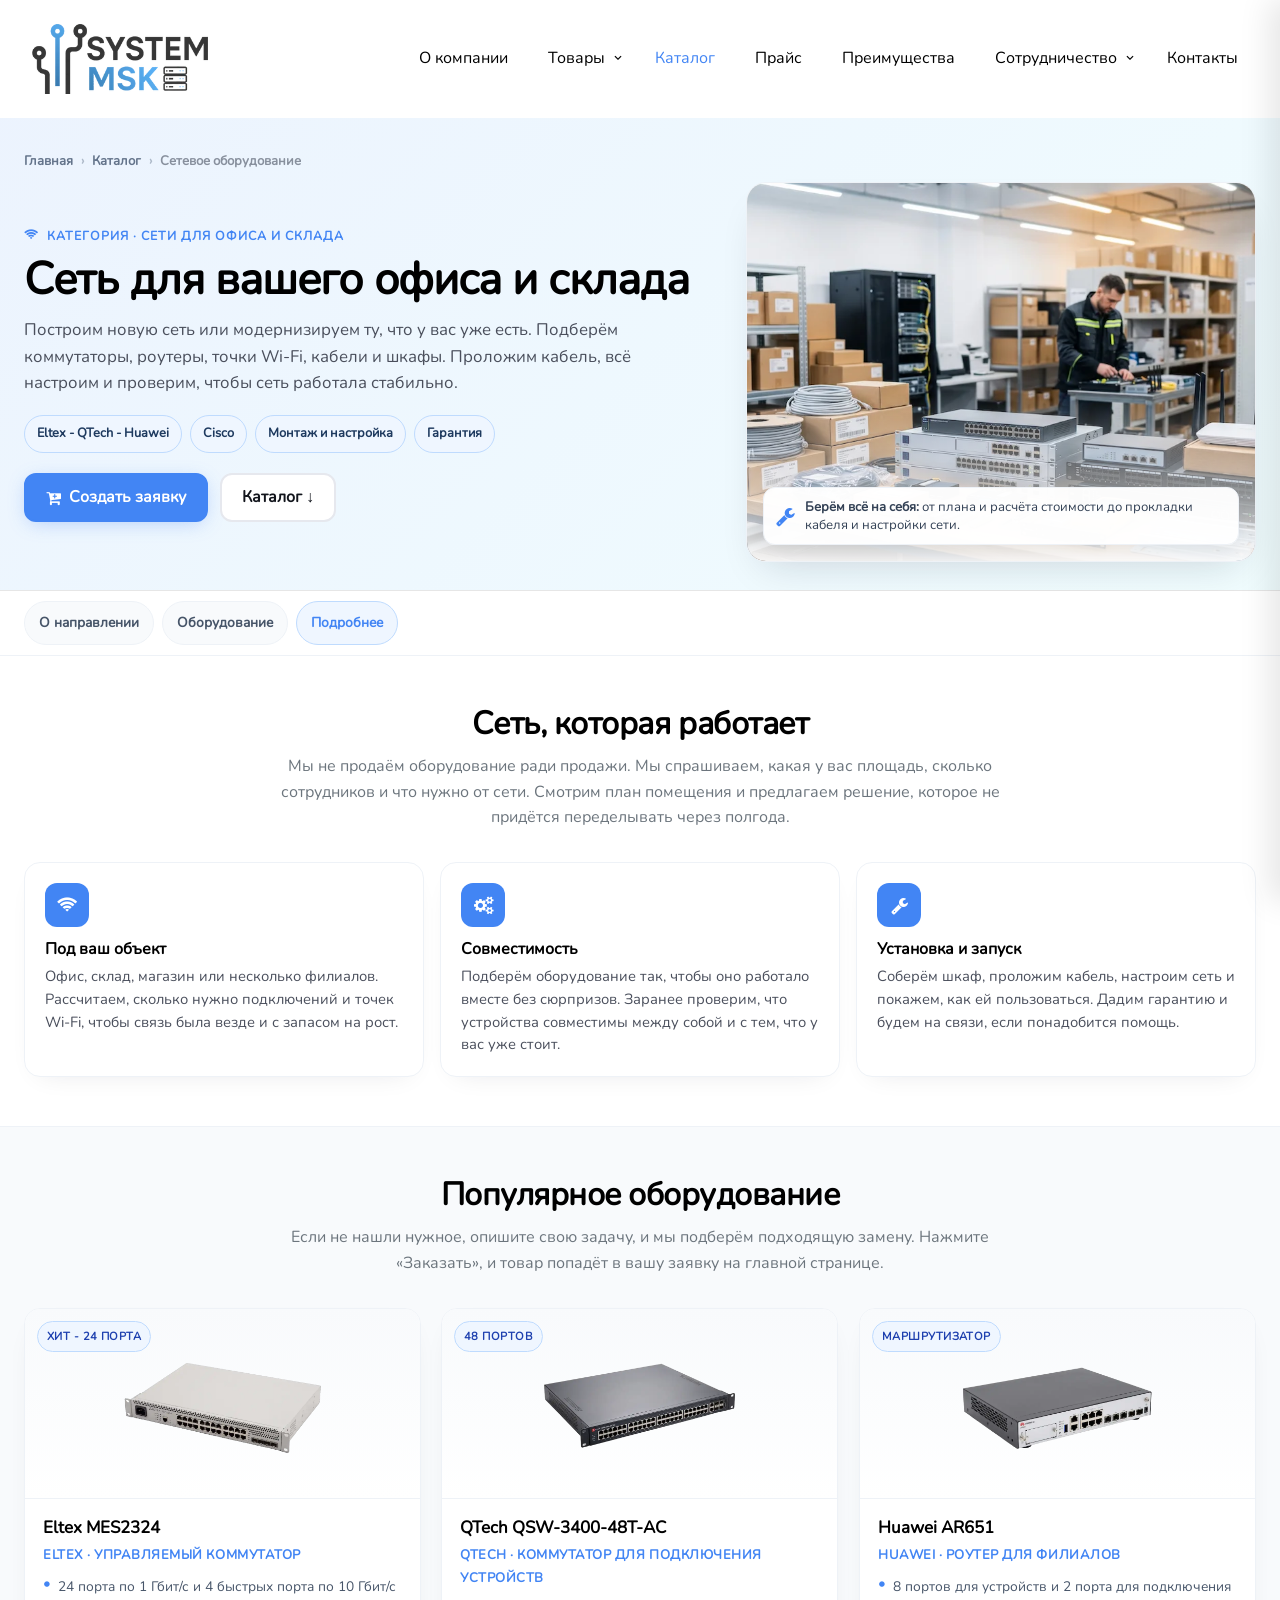
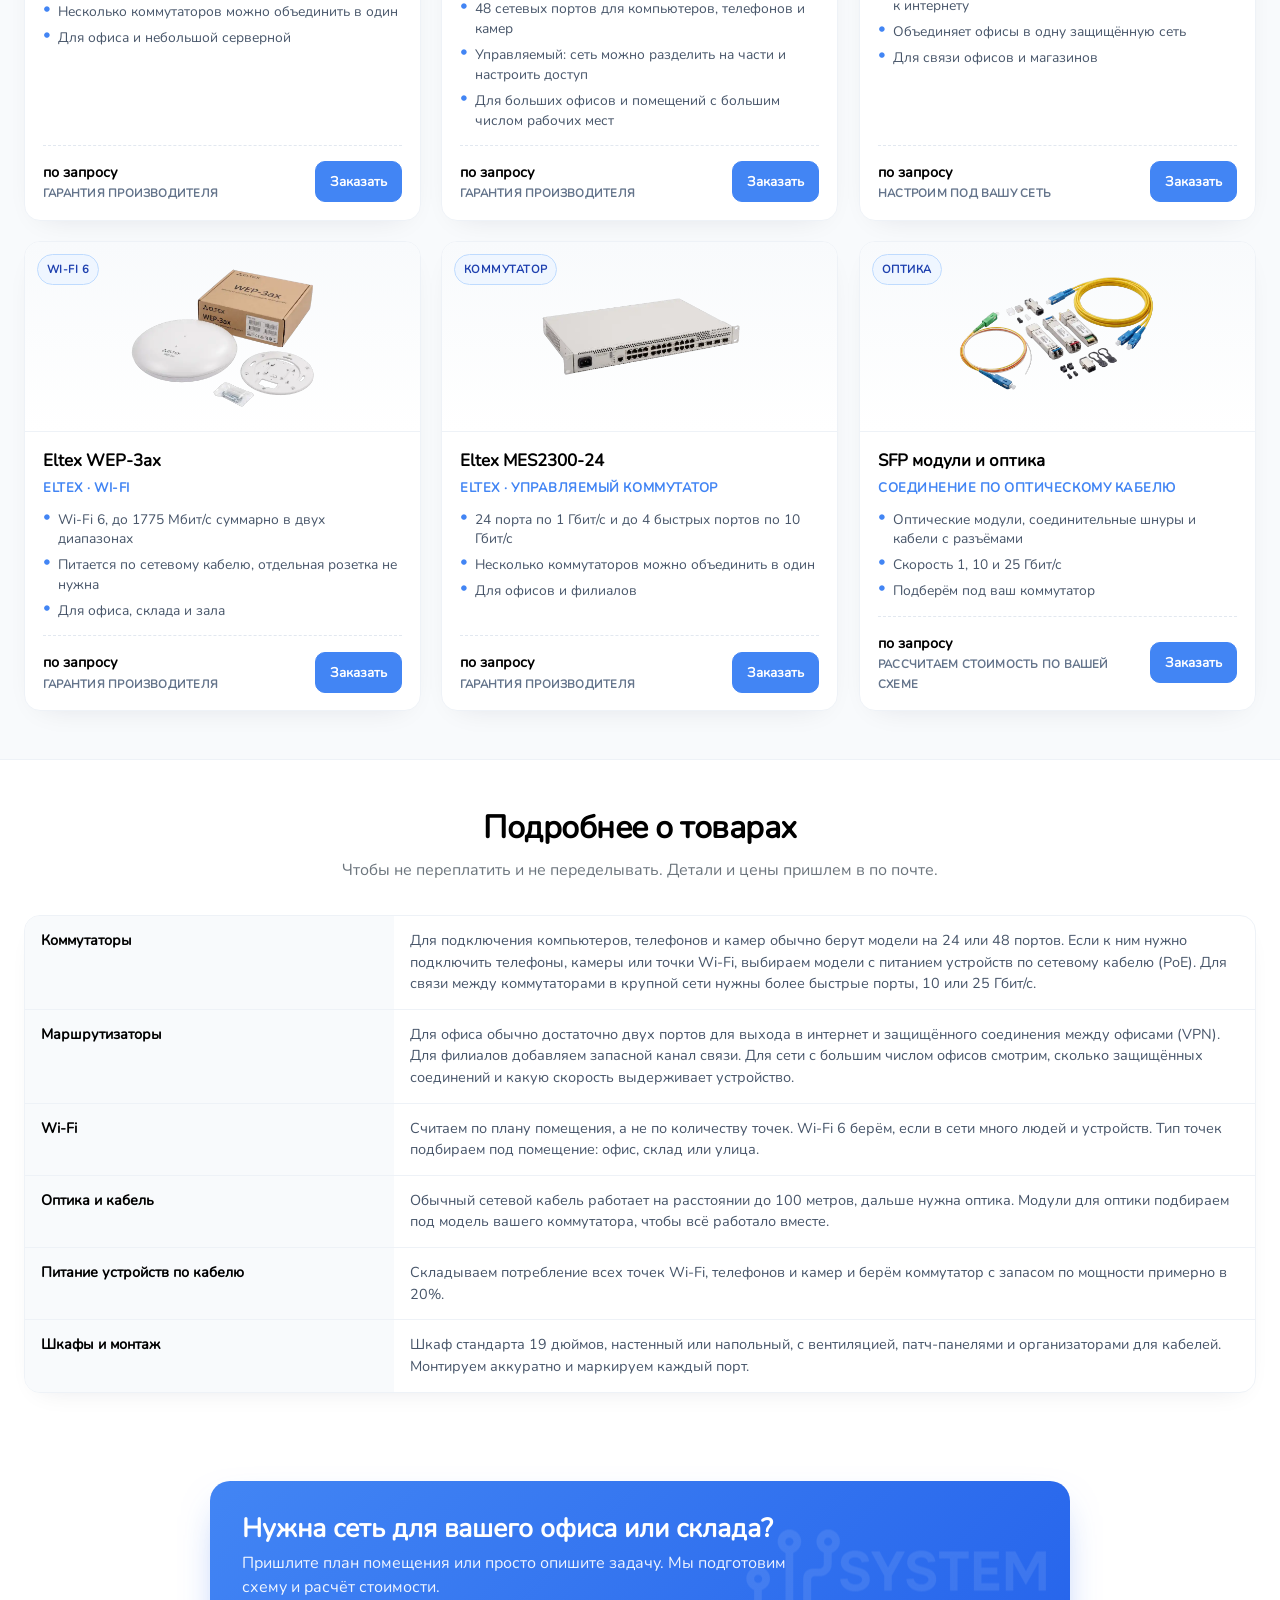
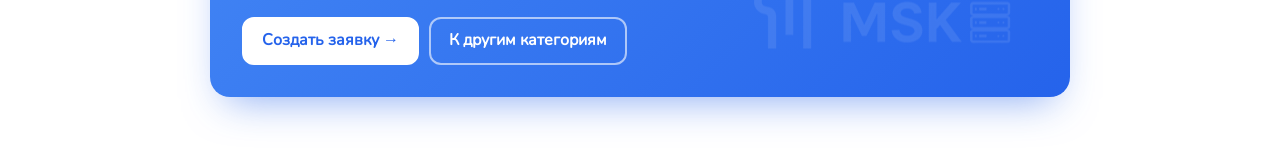
==== commit 2ad59430: "правка ПЕРЕФРАЗИРОВАТЬ ВСЕ. нУль, пишется нОля." ====
--- a/category-network.html
+++ b/category-network.html
@@ -78,7 +78,7 @@
           <div>
             <span class="cat-hero__eyebrow"><span class="icon-wifi" aria-hidden="true"></span> Категория · Сети для офиса и склада</span>
             <h1 class="cat-hero__title">Сеть для вашего офиса и склада</h1>
-            <p class="cat-hero__lead">Построим сеть с нуля или расширим ту, что у вас уже есть. Подберём коммутаторы, роутеры, точки Wi-Fi, кабели и шкафы. Проложим кабель, всё настроим и проверим, чтобы сеть работала стабильно.</p>
+            <p class="cat-hero__lead">Построим новую сеть или модернизируем ту, что у вас уже есть. Подберём коммутаторы, роутеры, точки Wi-Fi, кабели и шкафы. Проложим кабель, всё настроим и проверим, чтобы сеть работала стабильно.</p>
             <ul class="cat-hero__meta">
               <li>Eltex - QTech - Huawei</li>
               <li>Cisco</li>
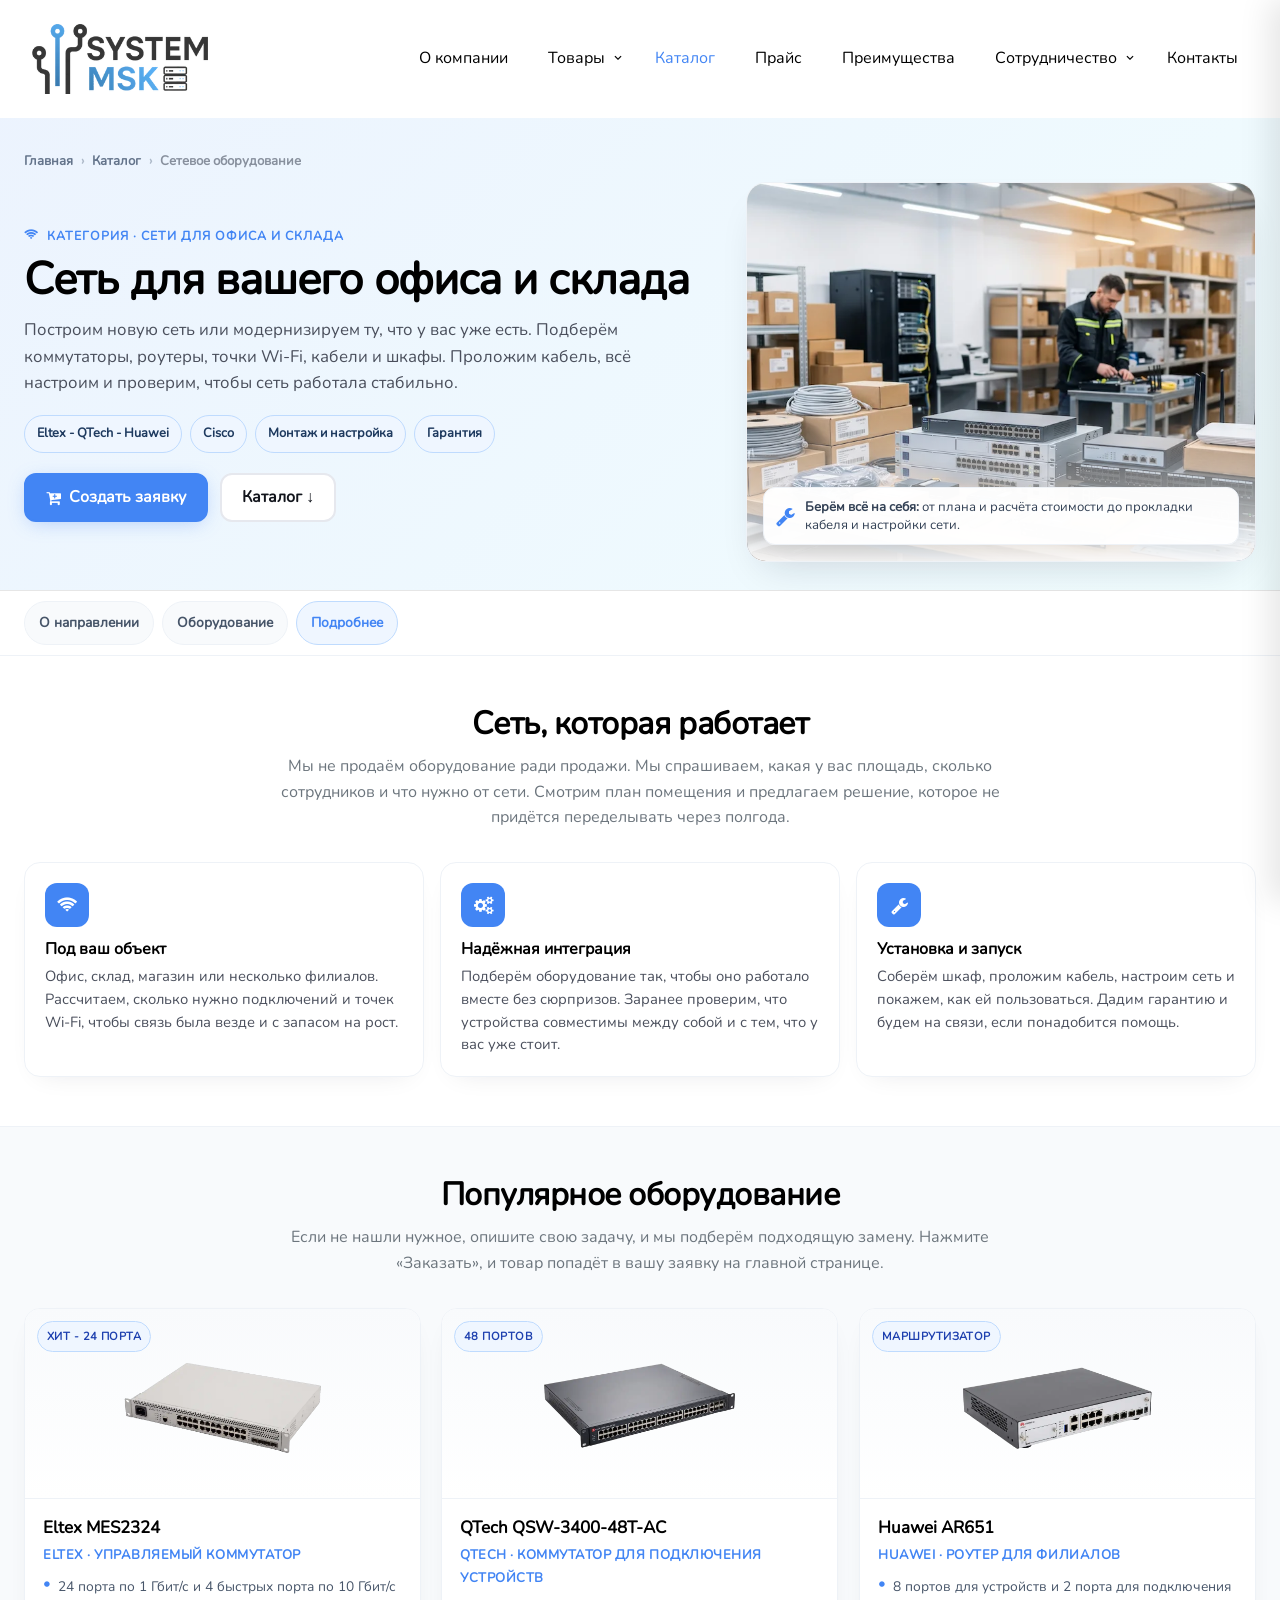
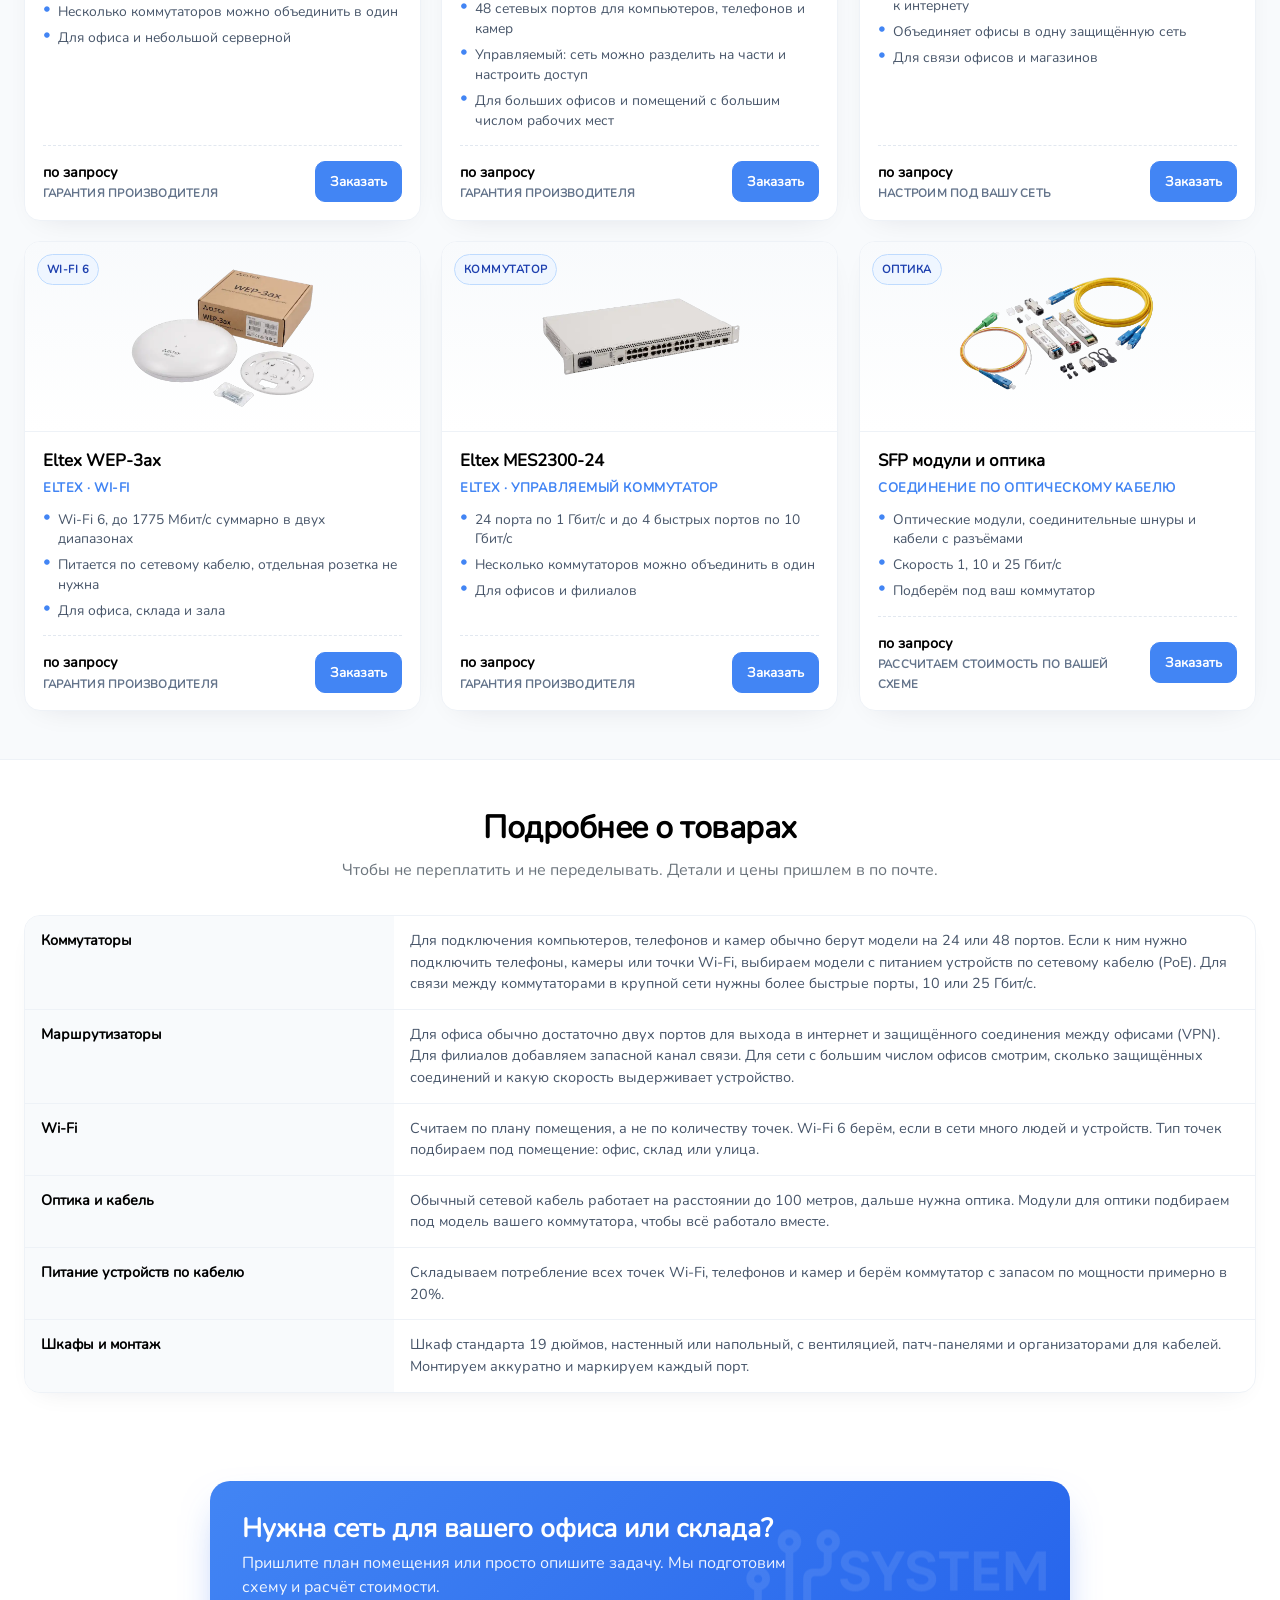
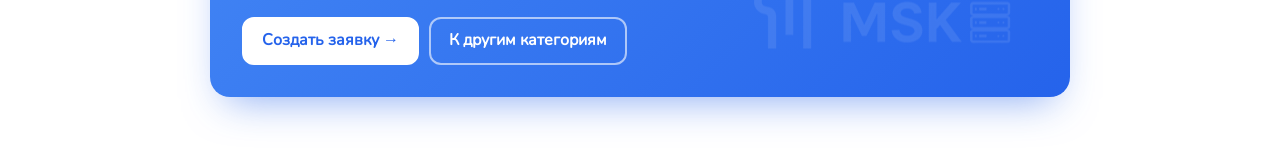
==== commit cae377a4: "правка Совместимость ПЕРЕФРАЗИРОВАТЬ , стоит слово не красивое, можно написать то что имеется." ====
--- a/category-network.html
+++ b/category-network.html
@@ -126,7 +126,7 @@
           </article>
           <article class="cat-kpi__card reveal" data-reveal-delay="100">
             <div class="cat-kpi__icon"><span class="icon-cogs" aria-hidden="true"></span></div>
-            <h3 class="cat-kpi__title">Совместимость</h3>
+            <h3 class="cat-kpi__title">Надёжная интеграция</h3>
             <p class="cat-kpi__text">Подберём оборудование так, чтобы оно работало вместе без сюрпризов. Заранее проверим, что устройства совместимы между собой и с тем, что у вас уже стоит.</p>
           </article>
           <article class="cat-kpi__card reveal" data-reveal-delay="200">
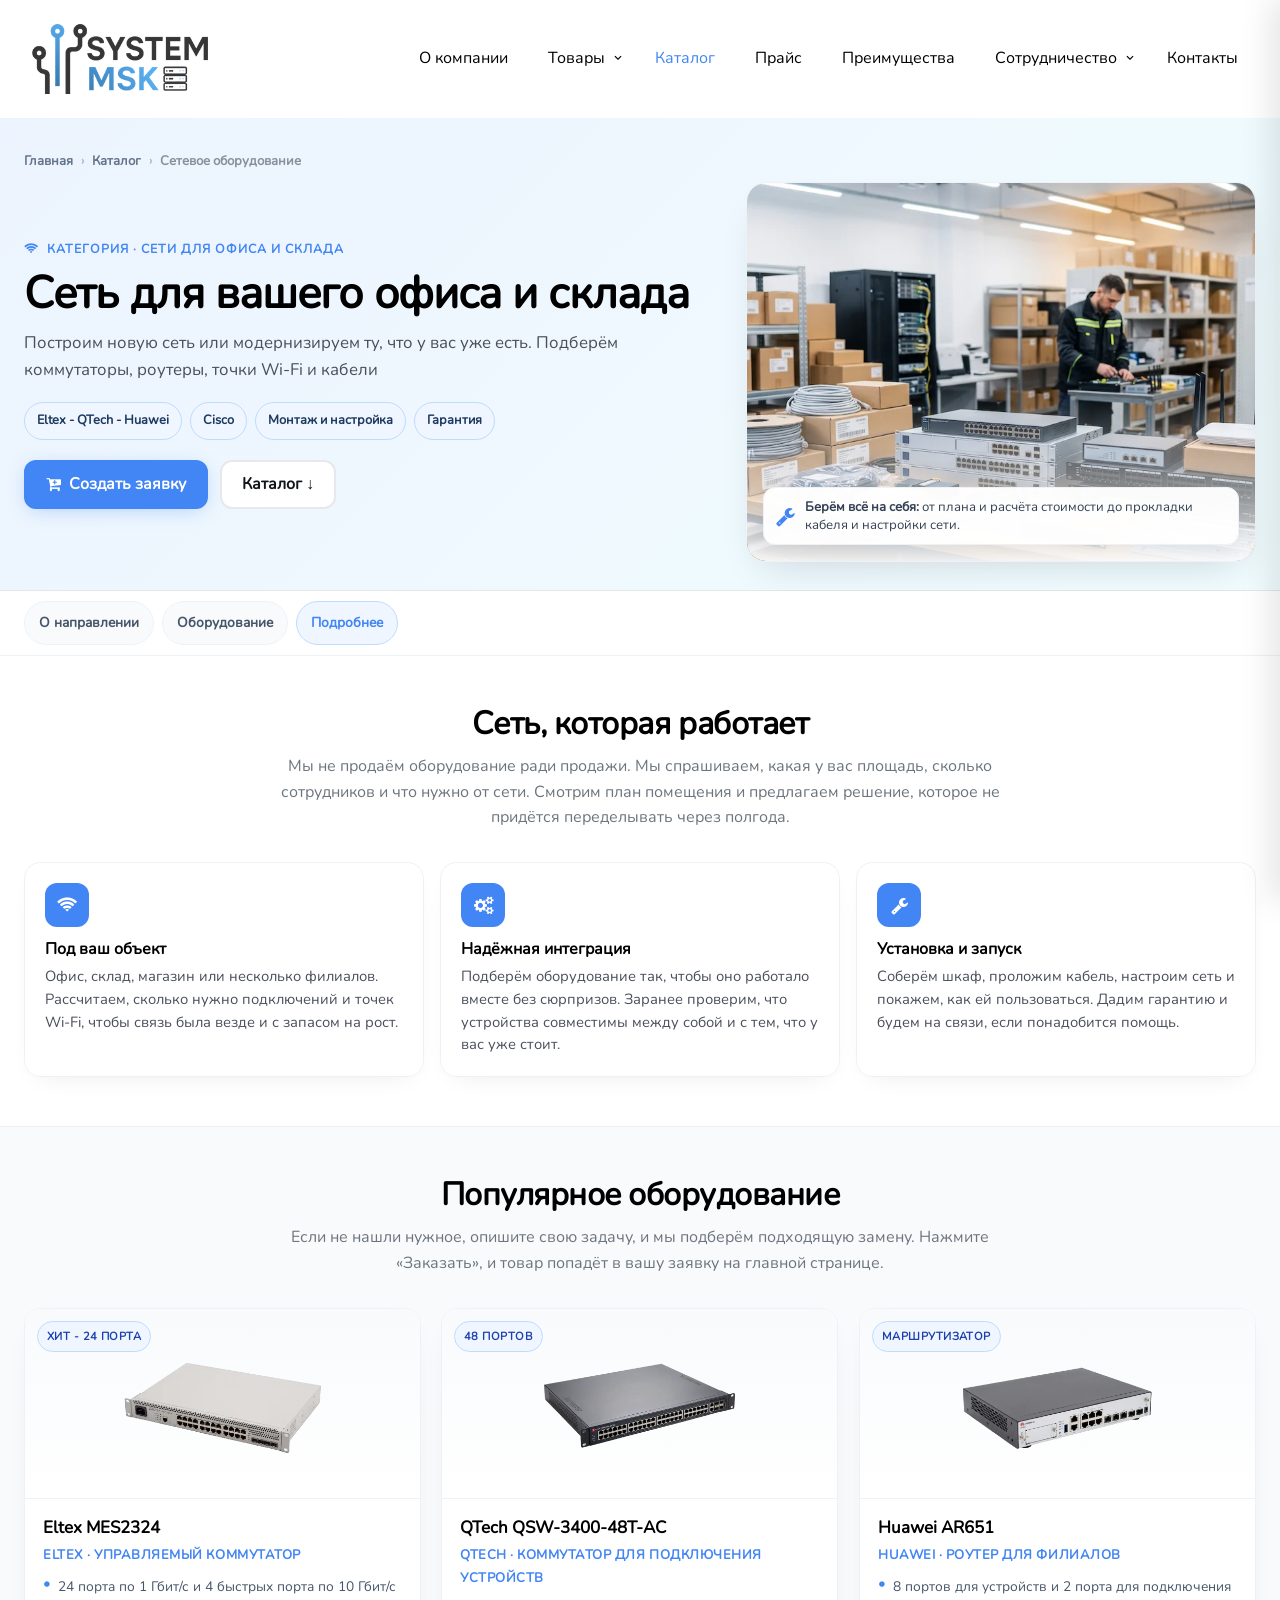
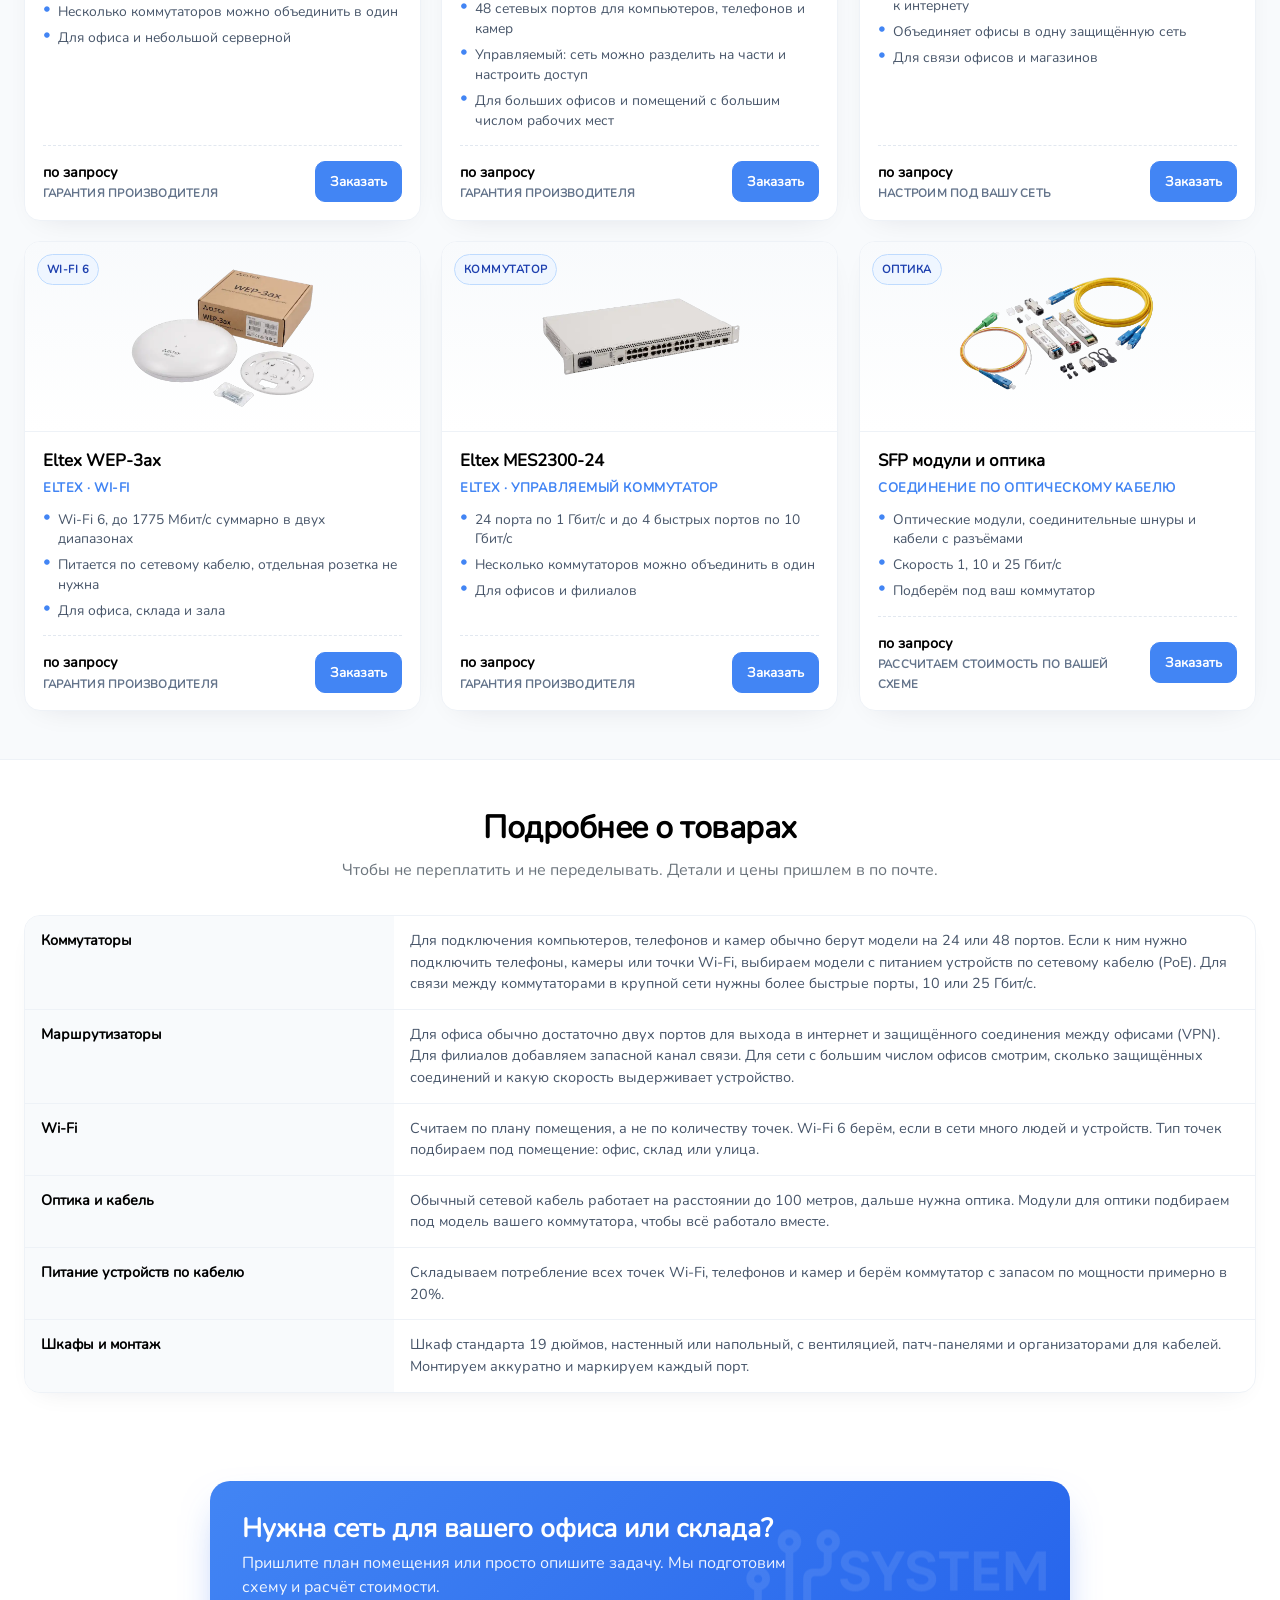
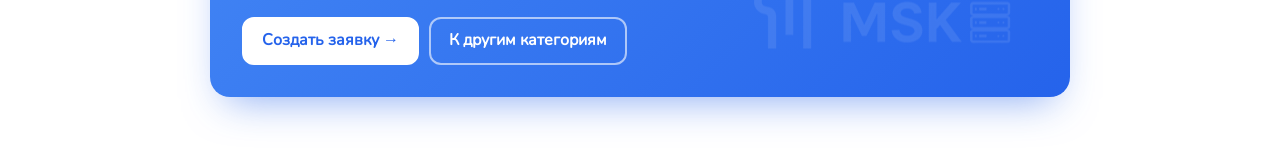
==== commit d56396f0: "правка Сеть для вашего офиса и склада - ПЕРЕФРАЗИРОВАТЬ ВСЕ. нУль, пишется нОля." ====
--- a/category-network.html
+++ b/category-network.html
@@ -78,7 +78,7 @@
           <div>
             <span class="cat-hero__eyebrow"><span class="icon-wifi" aria-hidden="true"></span> Категория · Сети для офиса и склада</span>
             <h1 class="cat-hero__title">Сеть для вашего офиса и склада</h1>
-            <p class="cat-hero__lead">Построим новую сеть или модернизируем ту, что у вас уже есть. Подберём коммутаторы, роутеры, точки Wi-Fi, кабели и шкафы. Проложим кабель, всё настроим и проверим, чтобы сеть работала стабильно.</p>
+            <p class="cat-hero__lead">Построим новую сеть или модернизируем ту, что у вас уже есть. Подберём коммутаторы, роутеры, точки Wi-Fi и кабели</p>
             <ul class="cat-hero__meta">
               <li>Eltex - QTech - Huawei</li>
               <li>Cisco</li>
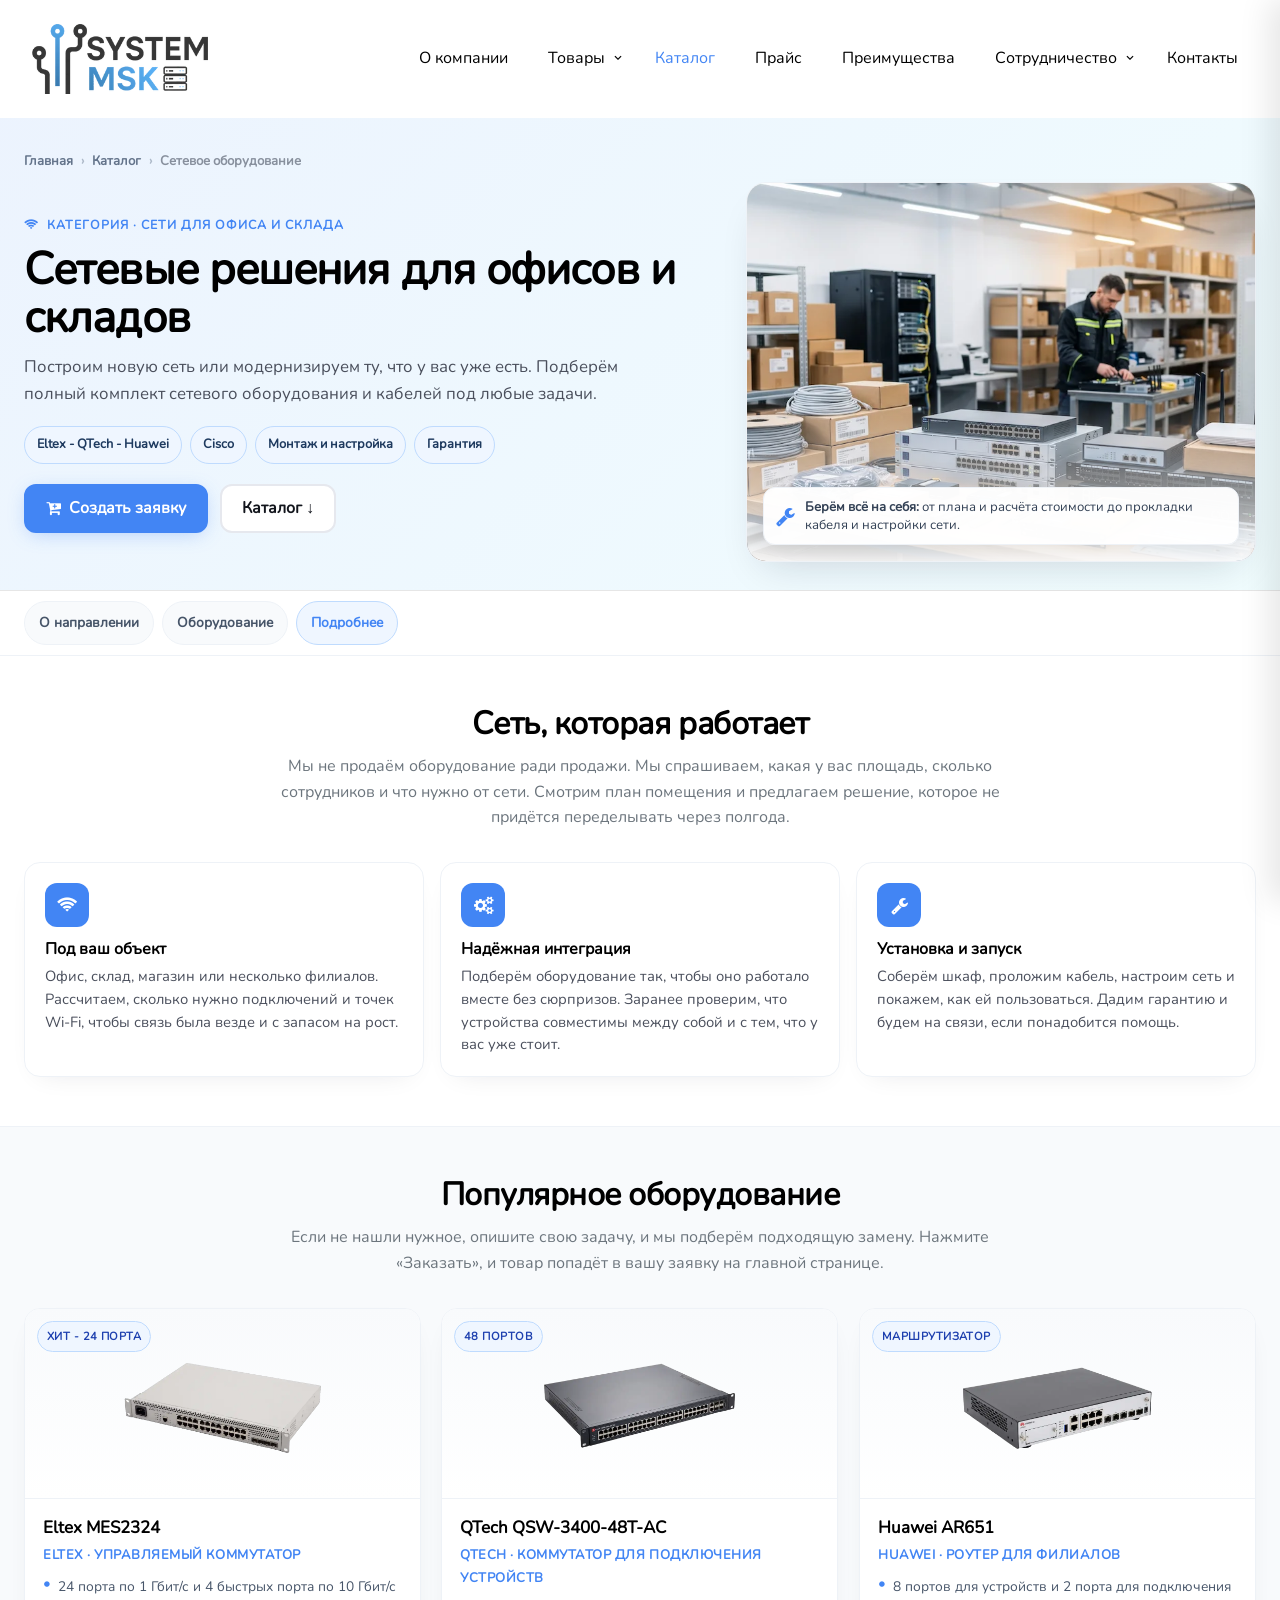
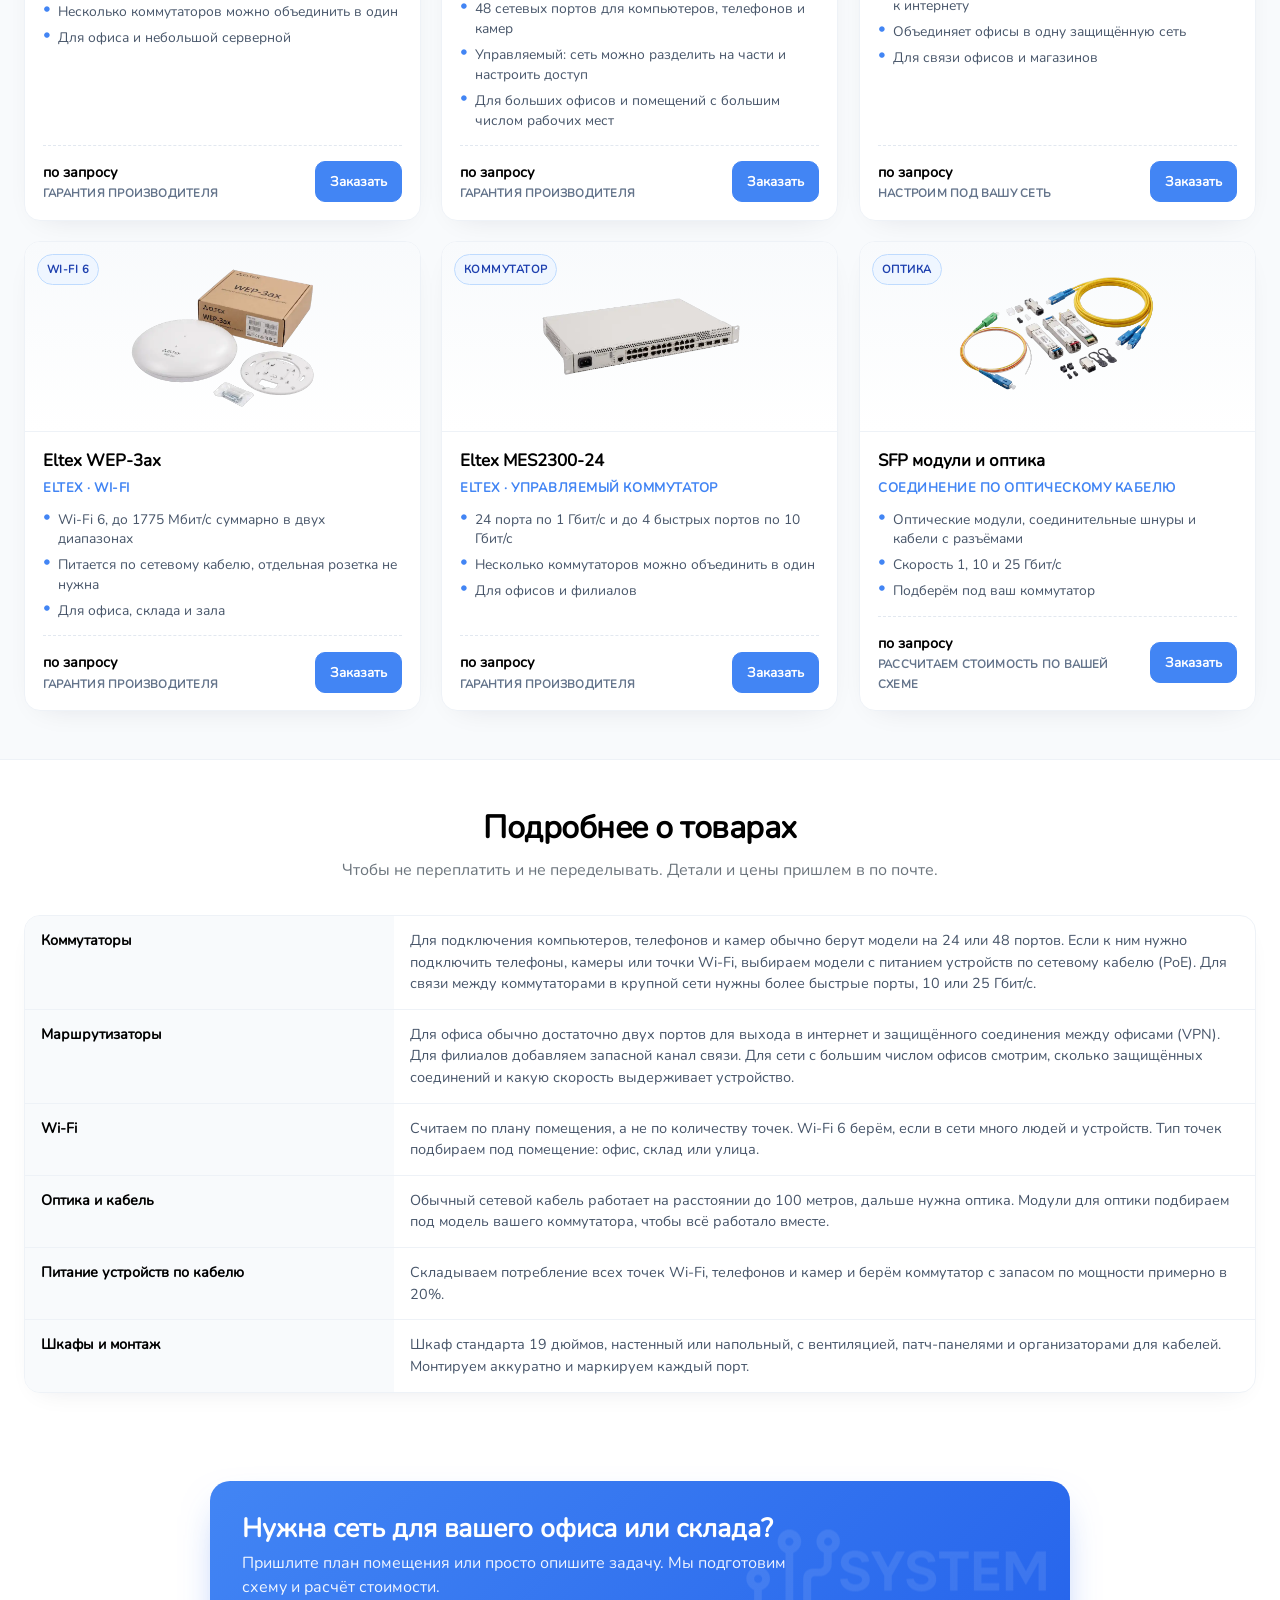
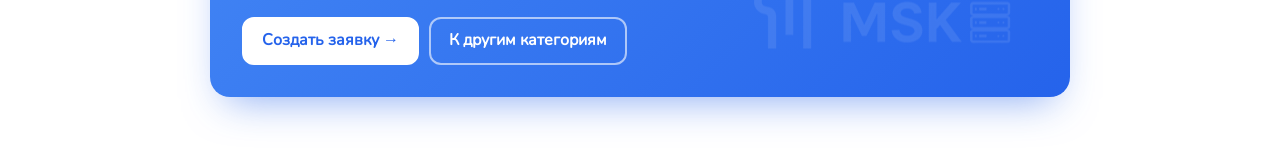
==== commit 9b11569a: "правка Сеть для вашего офиса и склада - ПЕРЕФРАЗИРОВАТЬ ВСЕ. нУль, пишется нОля." ====
--- a/category-network.html
+++ b/category-network.html
@@ -77,8 +77,8 @@
         <div class="cat-hero-grid">
           <div>
             <span class="cat-hero__eyebrow"><span class="icon-wifi" aria-hidden="true"></span> Категория · Сети для офиса и склада</span>
-            <h1 class="cat-hero__title">Сеть для вашего офиса и склада</h1>
-            <p class="cat-hero__lead">Построим новую сеть или модернизируем ту, что у вас уже есть. Подберём коммутаторы, роутеры, точки Wi-Fi и кабели</p>
+            <h1 class="cat-hero__title">Сетевые решения для офисов и складов</h1>
+            <p class="cat-hero__lead">Построим новую сеть или модернизируем ту, что у вас уже есть. Подберём полный комплект сетевого оборудования и кабелей под любые задачи.</p>
             <ul class="cat-hero__meta">
               <li>Eltex - QTech - Huawei</li>
               <li>Cisco</li>
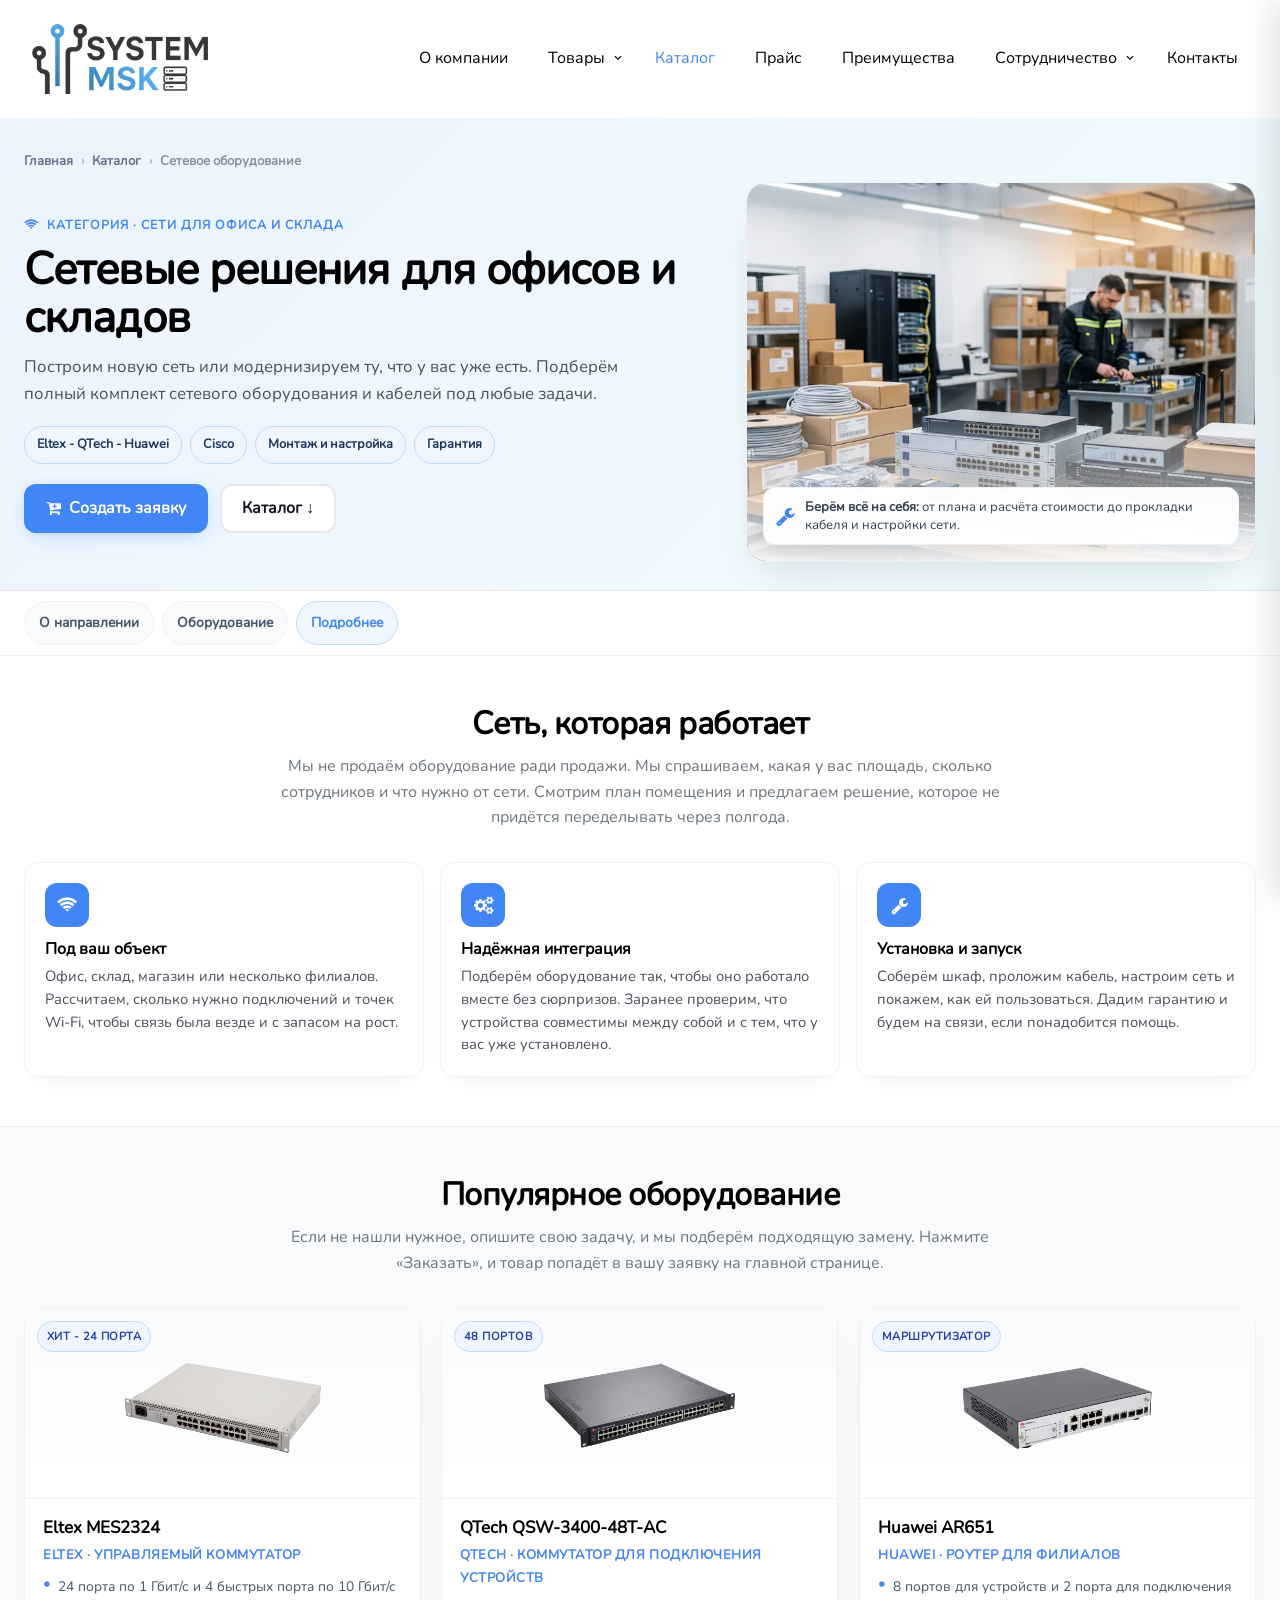
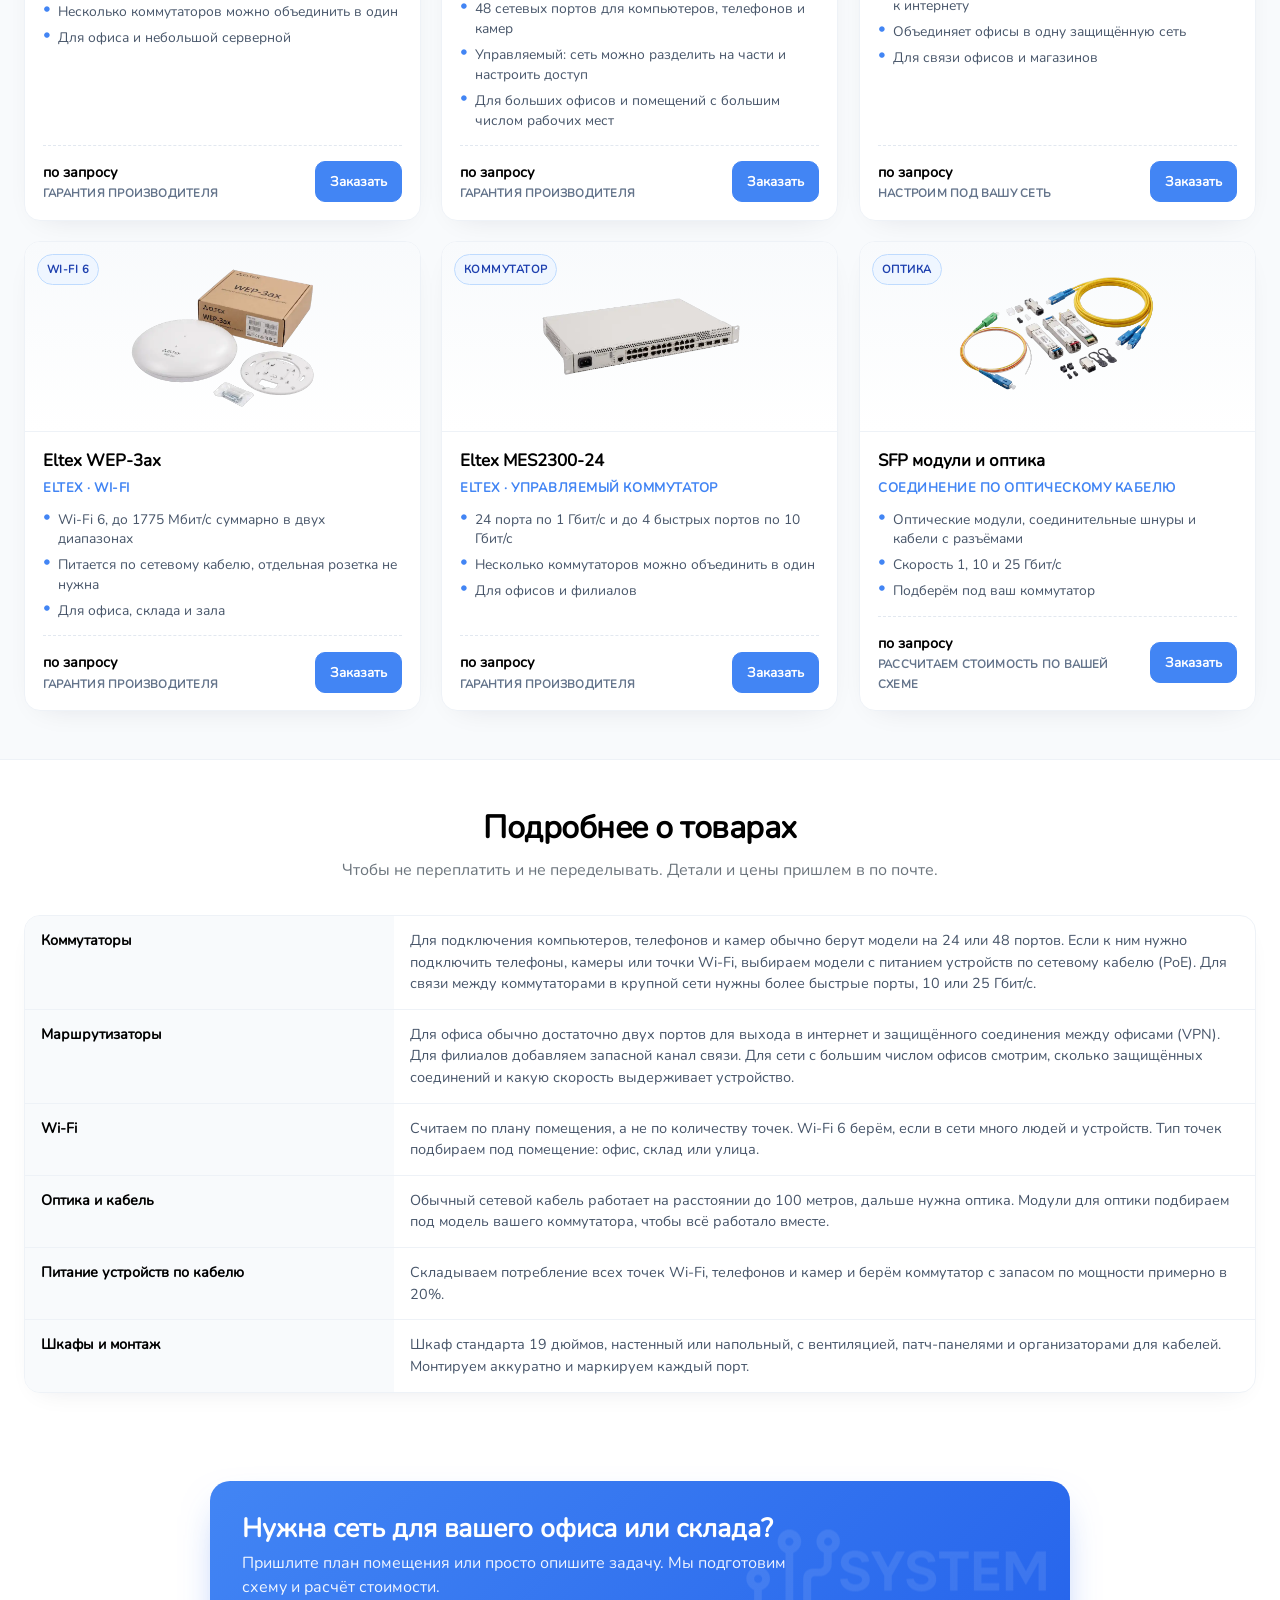
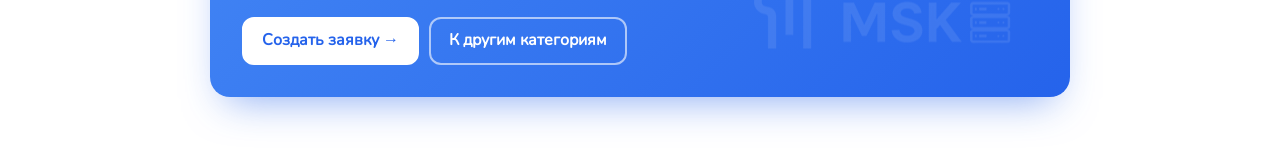
==== commit d8270cbe: "стоит" ====
--- a/category-network.html
+++ b/category-network.html
@@ -127,7 +127,7 @@
           <article class="cat-kpi__card reveal" data-reveal-delay="100">
             <div class="cat-kpi__icon"><span class="icon-cogs" aria-hidden="true"></span></div>
             <h3 class="cat-kpi__title">Надёжная интеграция</h3>
-            <p class="cat-kpi__text">Подберём оборудование так, чтобы оно работало вместе без сюрпризов. Заранее проверим, что устройства совместимы между собой и с тем, что у вас уже стоит.</p>
+            <p class="cat-kpi__text">Подберём оборудование так, чтобы оно работало вместе без сюрпризов. Заранее проверим, что устройства совместимы между собой и с тем, что у вас уже установлено.</p>
           </article>
           <article class="cat-kpi__card reveal" data-reveal-delay="200">
             <div class="cat-kpi__icon"><span class="icon-wrench" aria-hidden="true"></span></div>
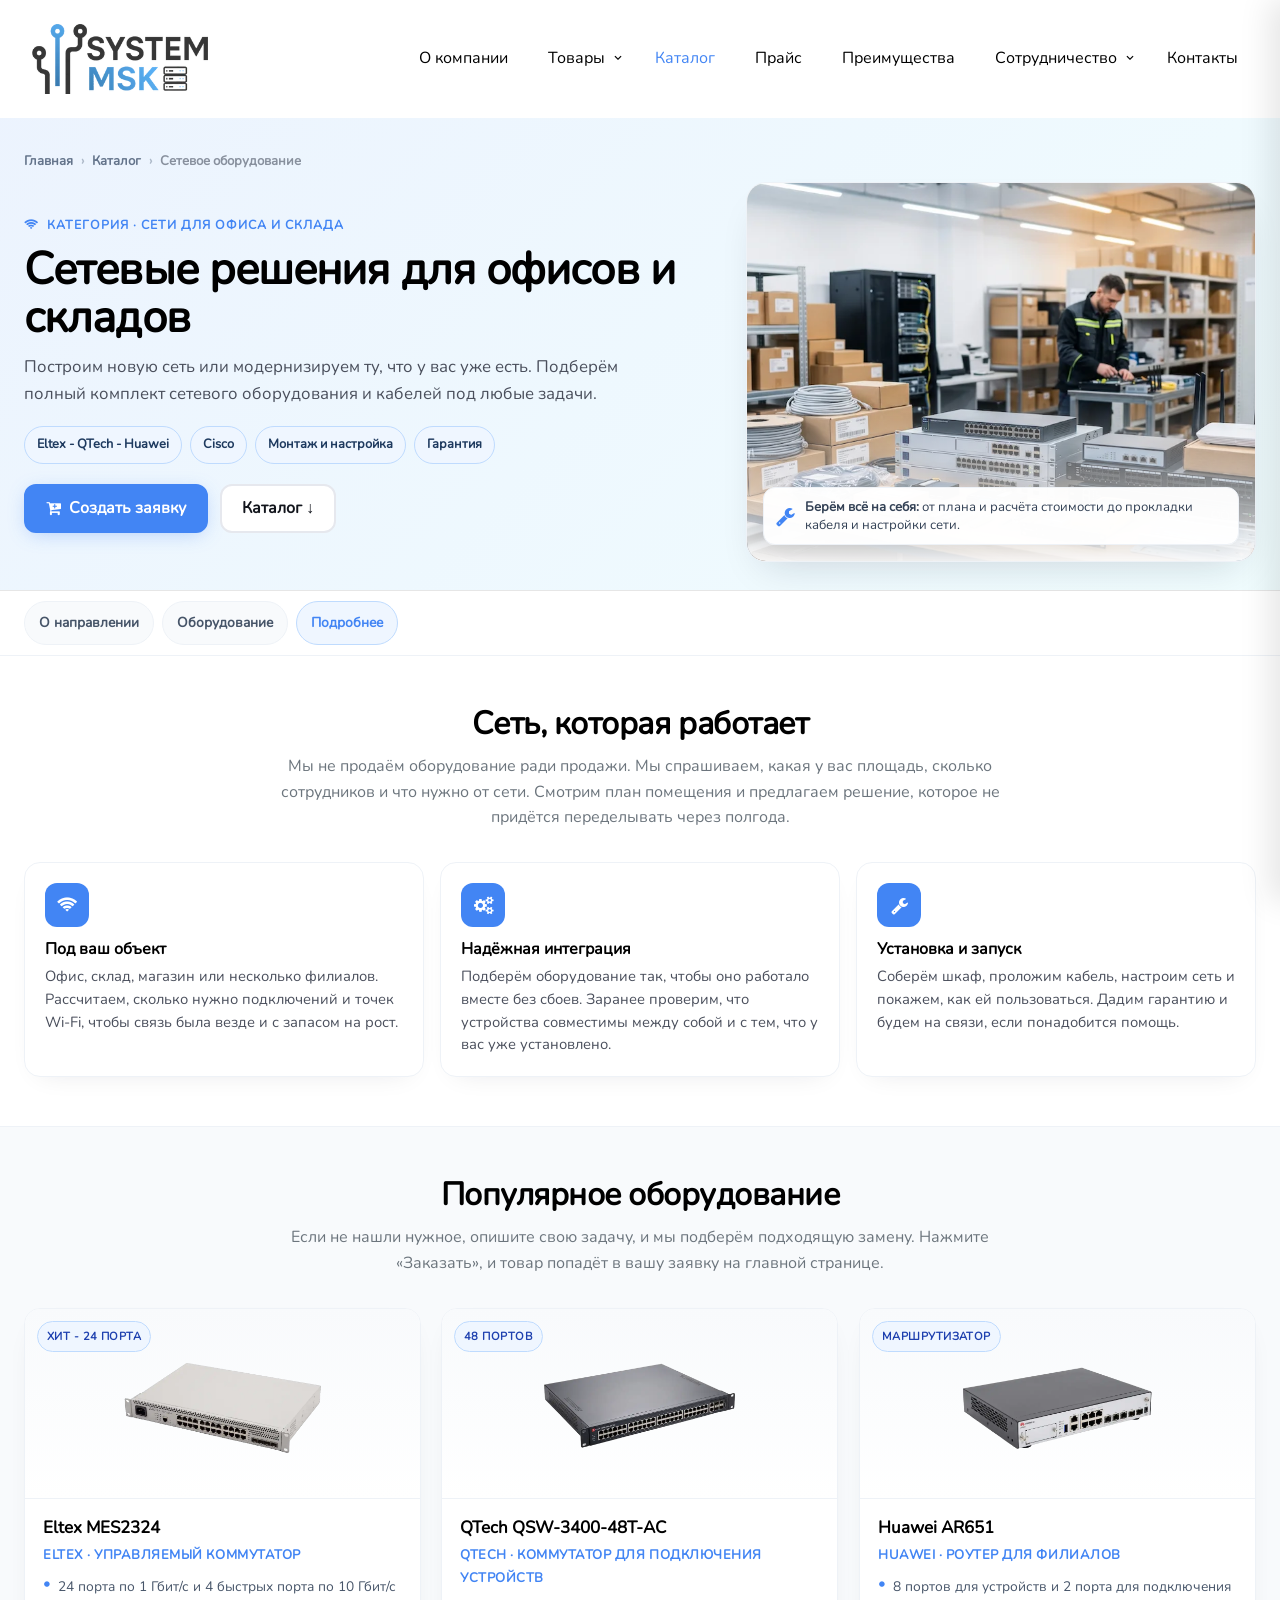
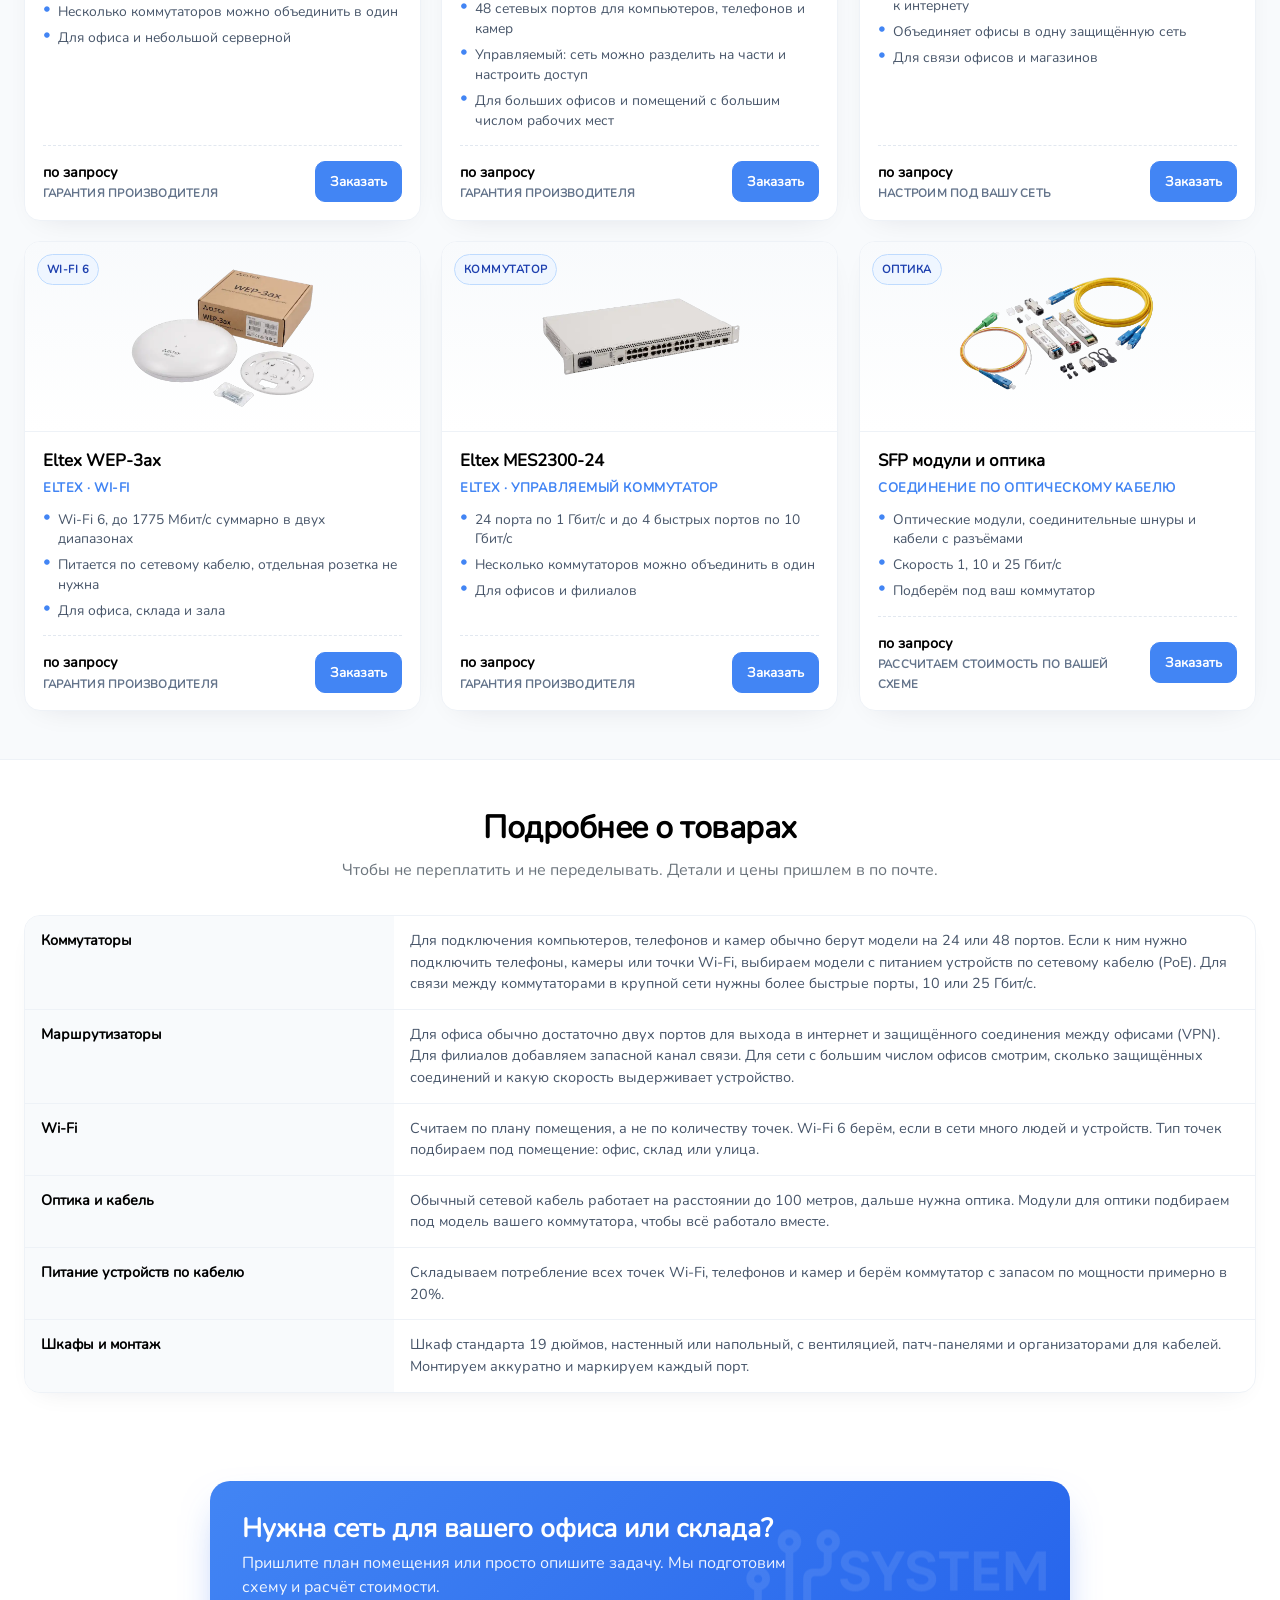
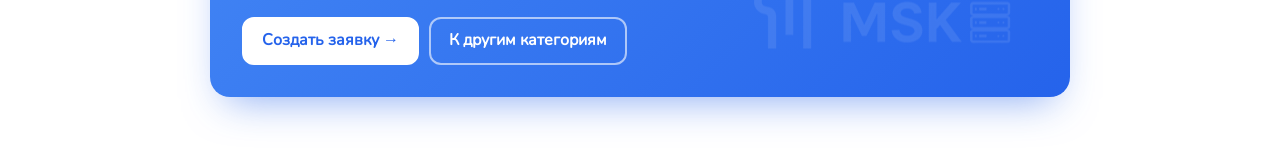
==== commit f2c4f485: "Надёжная интеграция - слово СЮРПРИЗ, нужно заменить на другое слово" ====
--- a/category-network.html
+++ b/category-network.html
@@ -127,7 +127,7 @@
           <article class="cat-kpi__card reveal" data-reveal-delay="100">
             <div class="cat-kpi__icon"><span class="icon-cogs" aria-hidden="true"></span></div>
             <h3 class="cat-kpi__title">Надёжная интеграция</h3>
-            <p class="cat-kpi__text">Подберём оборудование так, чтобы оно работало вместе без сюрпризов. Заранее проверим, что устройства совместимы между собой и с тем, что у вас уже установлено.</p>
+            <p class="cat-kpi__text">Подберём оборудование так, чтобы оно работало вместе без сбоев. Заранее проверим, что устройства совместимы между собой и с тем, что у вас уже установлено.</p>
           </article>
           <article class="cat-kpi__card reveal" data-reveal-delay="200">
             <div class="cat-kpi__icon"><span class="icon-wrench" aria-hidden="true"></span></div>
